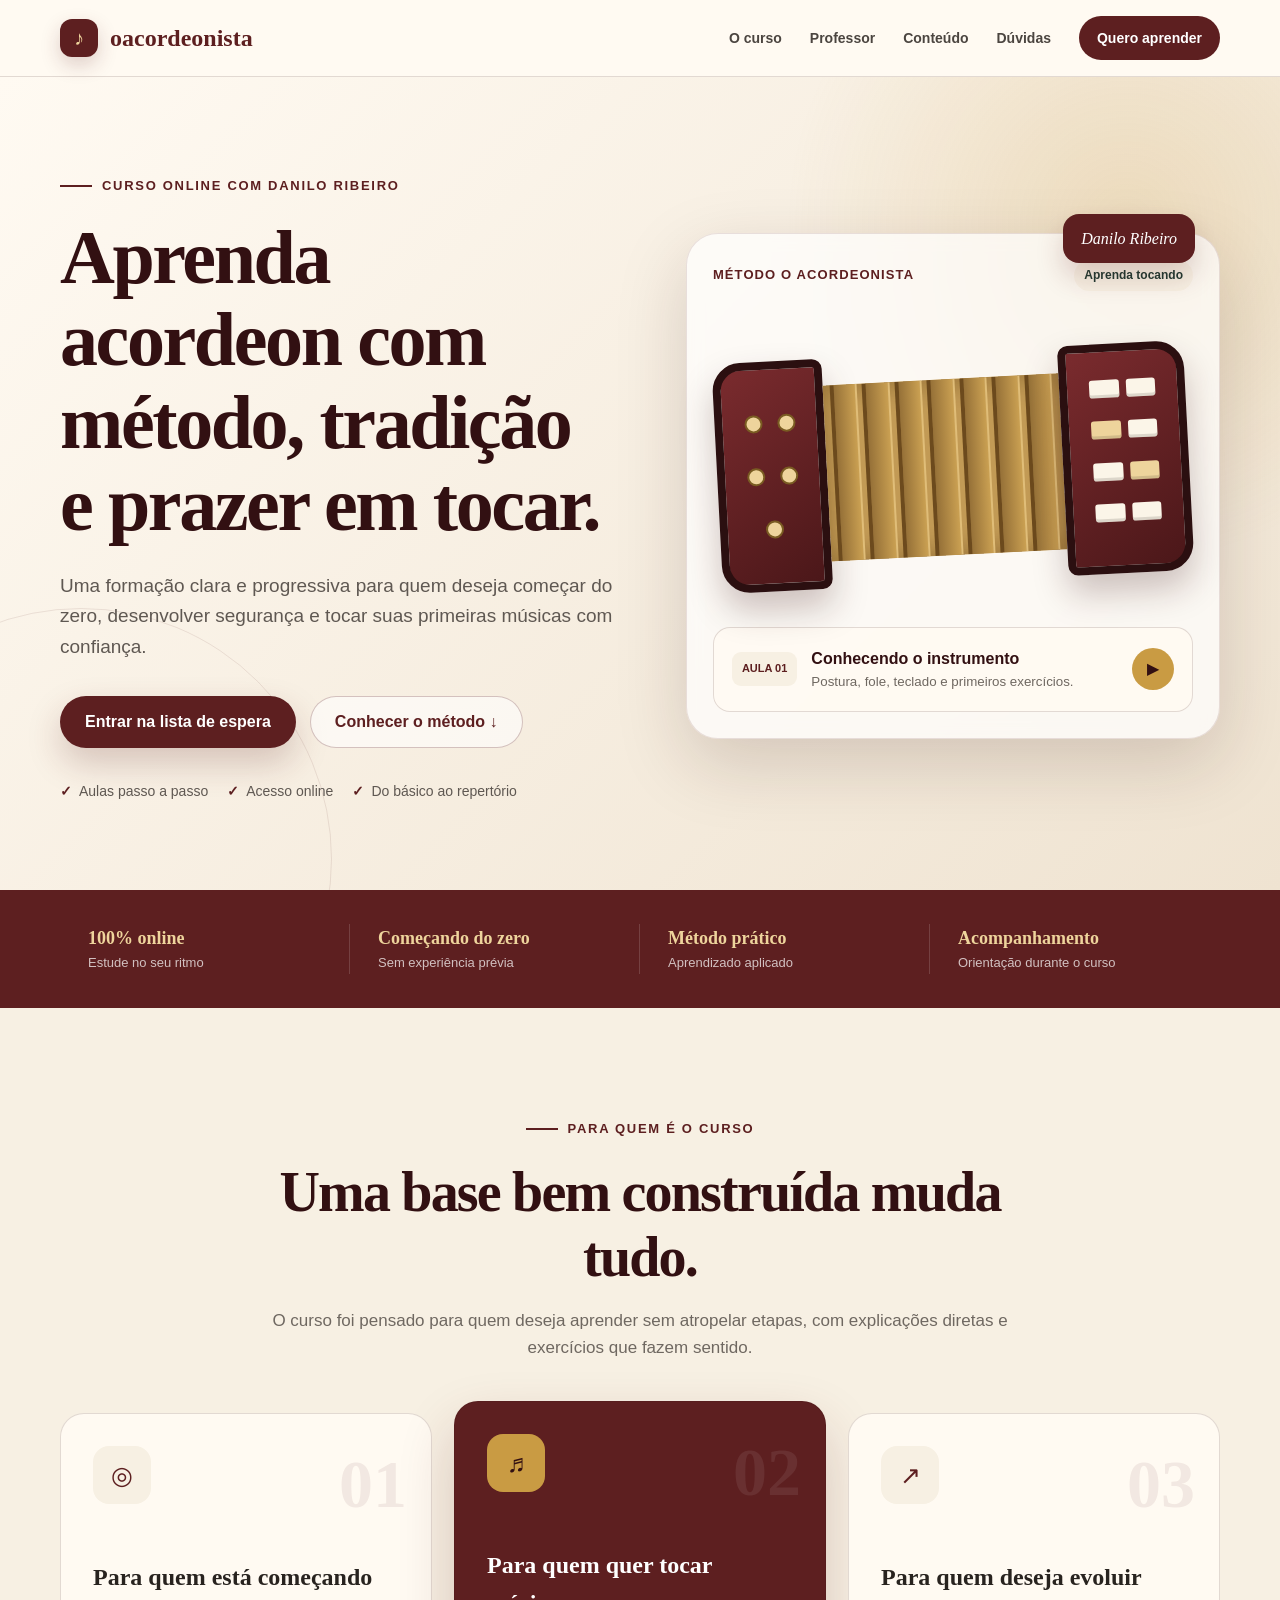
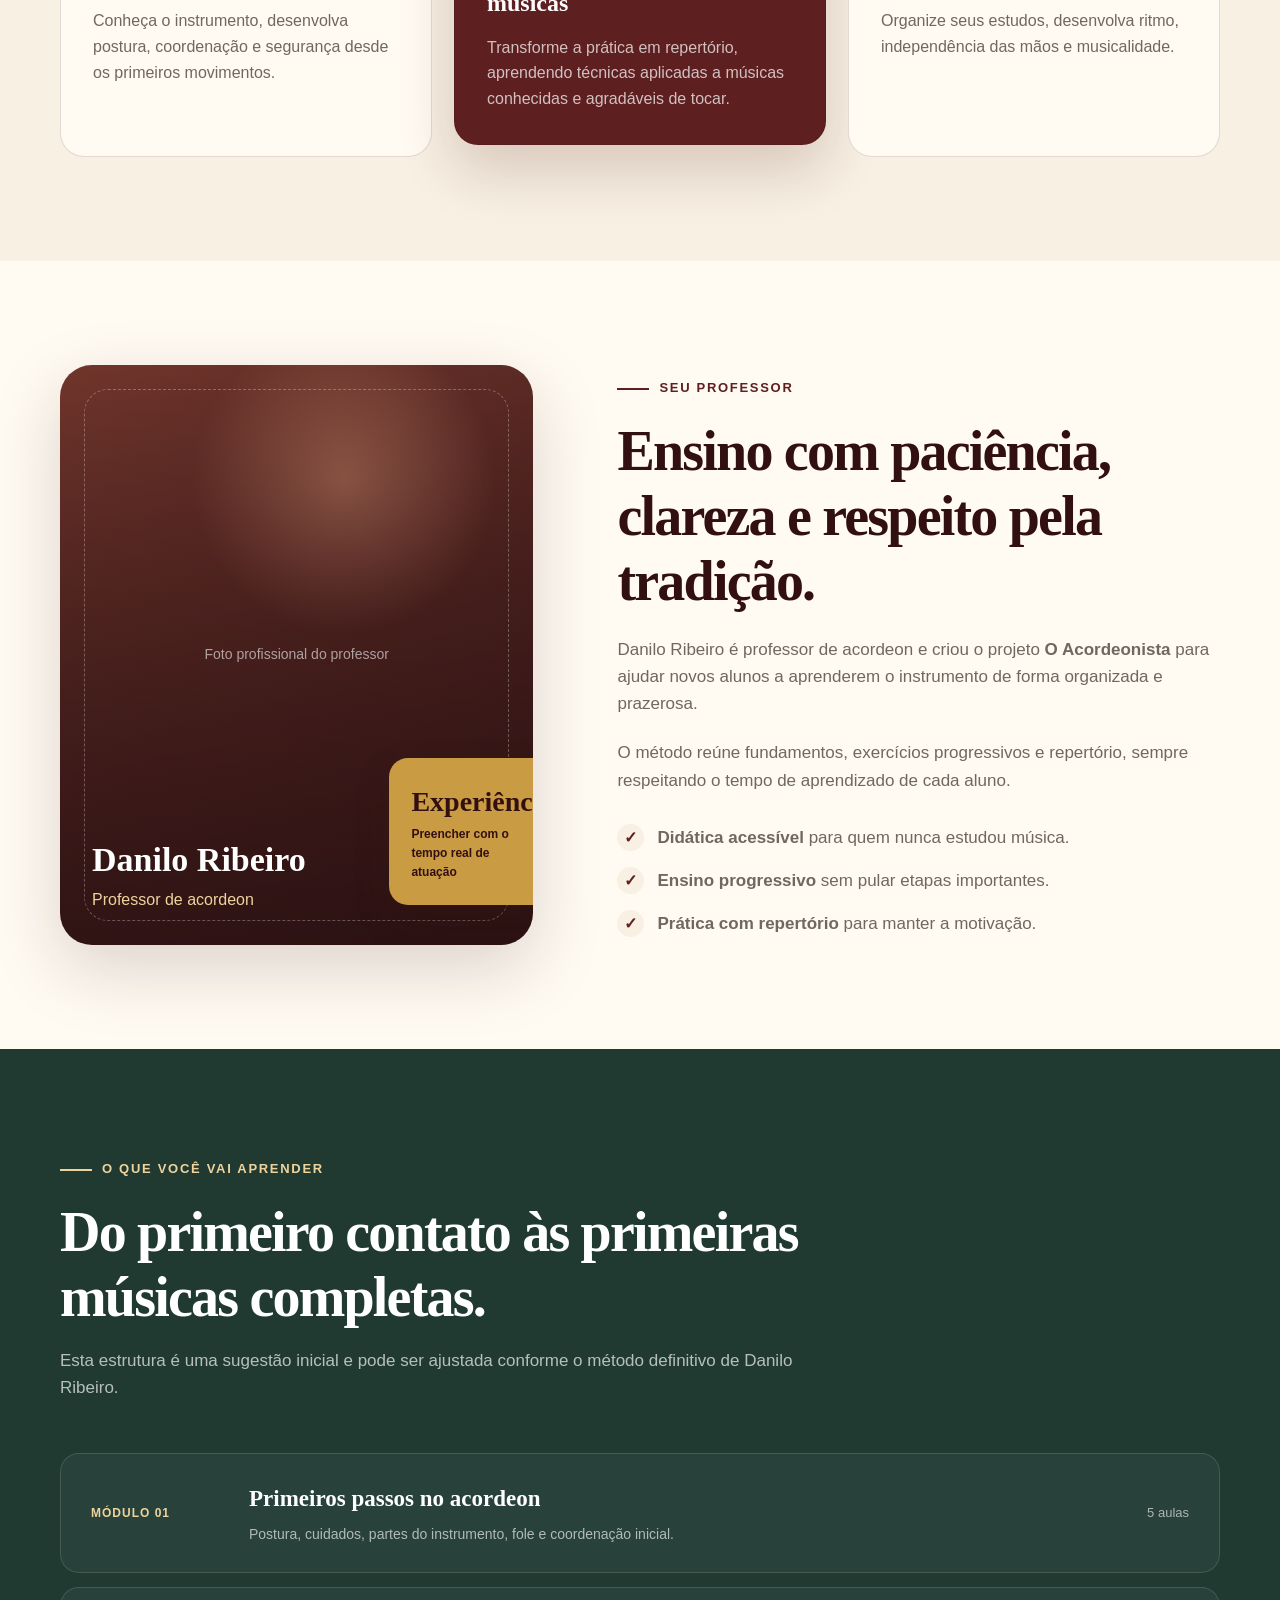
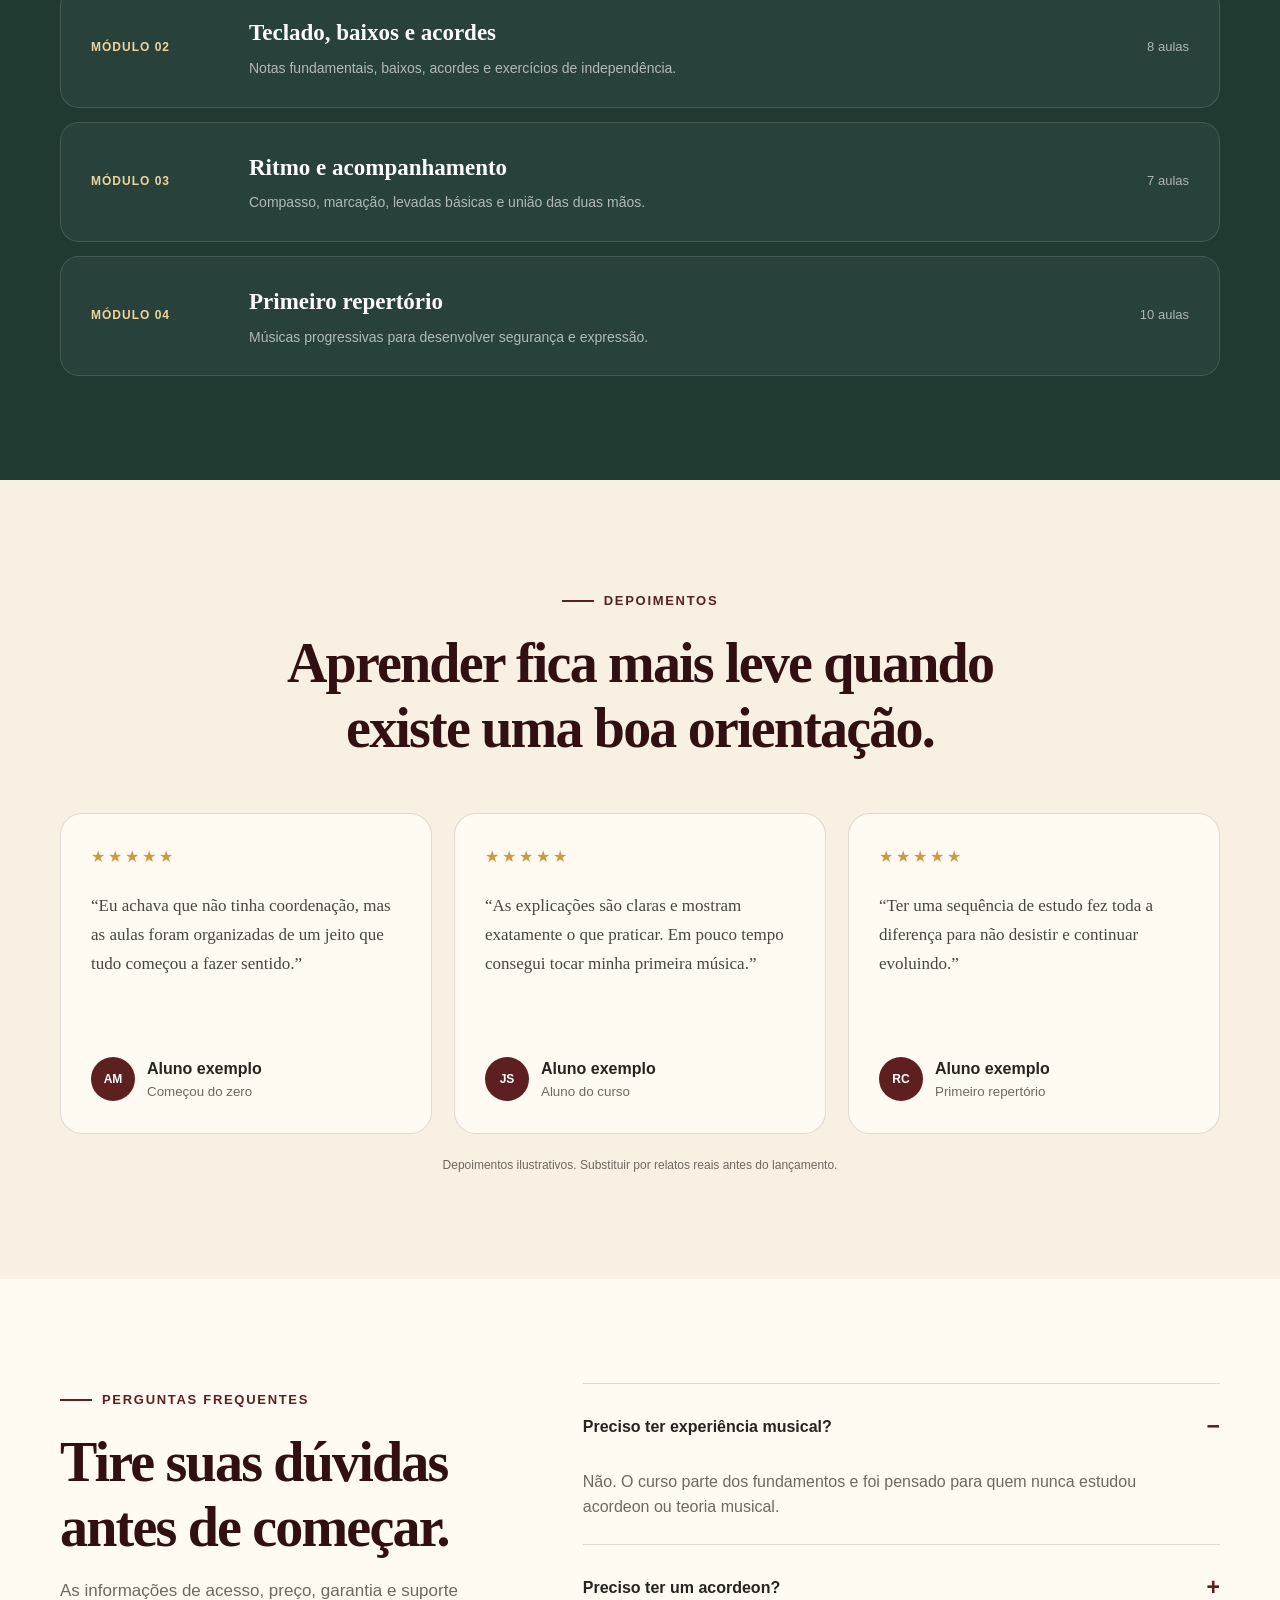
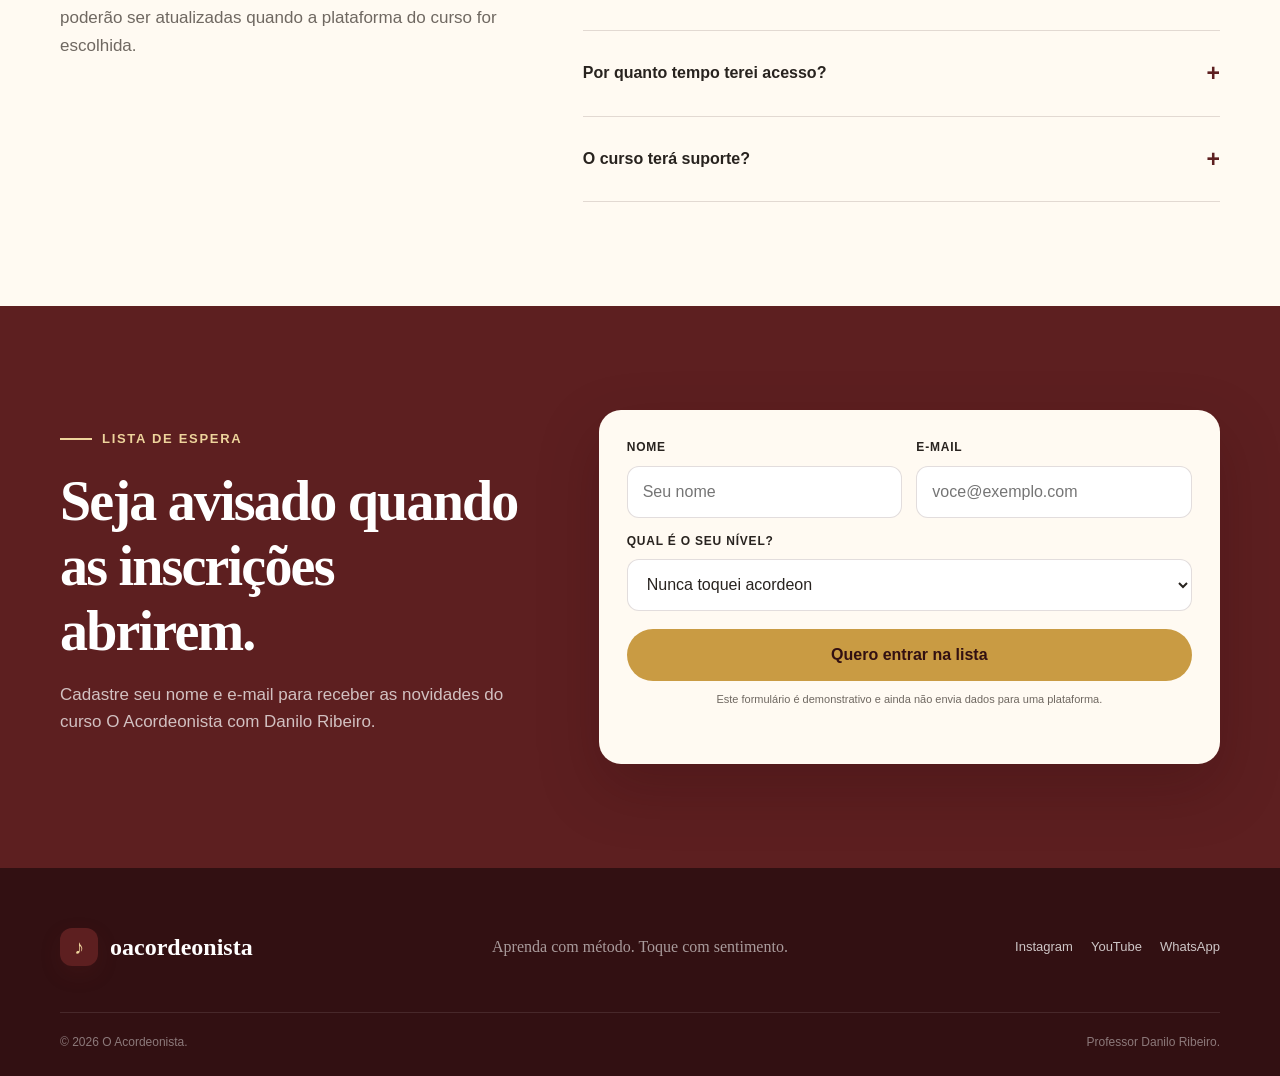
==== test-proj/index.html @ 356d341b "test oacordeonista" ====
<!DOCTYPE html>
<html lang="pt-BR">
<head>
  <meta charset="UTF-8" />
  <meta name="viewport" content="width=device-width, initial-scale=1.0" />
  <meta name="description" content="Aprenda acordeon com o professor Danilo Ribeiro. Curso online para iniciantes, com método prático e progressivo." />
  <title>O Acordeonista | Danilo Ribeiro</title>

  <style>
    :root {
      --vinho: #5d1f20;
      --vinho-escuro: #321012;
      --dourado: #c99b43;
      --dourado-claro: #eed49c;
      --creme: #f7f0e3;
      --papel: #fffaf2;
      --verde: #203a32;
      --texto: #28231f;
      --cinza: #6f6861;
      --linha: rgba(50, 16, 18, 0.14);
      --sombra: 0 24px 70px rgba(54, 26, 19, 0.17);
      --raio: 24px;
      --largura: 1160px;
    }

    * {
      box-sizing: border-box;
    }

    html {
      scroll-behavior: smooth;
    }

    body {
      margin: 0;
      background: var(--papel);
      color: var(--texto);
      font-family: Arial, Helvetica, sans-serif;
      line-height: 1.6;
    }

    a {
      color: inherit;
      text-decoration: none;
    }

    button,
    input,
    select {
      font: inherit;
    }

    .container {
      width: min(var(--largura), calc(100% - 36px));
      margin: 0 auto;
    }

    .topbar {
      position: sticky;
      top: 0;
      z-index: 30;
      background: rgba(255, 250, 242, 0.94);
      border-bottom: 1px solid var(--linha);
      backdrop-filter: blur(12px);
    }

    .nav {
      min-height: 76px;
      display: flex;
      align-items: center;
      justify-content: space-between;
      gap: 24px;
    }

    .logo {
      display: inline-flex;
      align-items: center;
      gap: 12px;
      color: var(--vinho);
      font-family: Georgia, "Times New Roman", serif;
      font-size: 24px;
      font-weight: 700;
    }

    .logo-symbol {
      width: 38px;
      height: 38px;
      display: grid;
      place-items: center;
      border-radius: 12px;
      background: var(--vinho);
      color: var(--dourado-claro);
      box-shadow: 0 8px 20px rgba(93, 31, 32, 0.2);
      font-size: 20px;
    }

    .menu {
      display: flex;
      align-items: center;
      gap: 28px;
      font-size: 14px;
      font-weight: 700;
    }

    .menu a {
      color: #4b4540;
    }

    .menu a:hover {
      color: var(--vinho);
    }

    .menu .menu-button {
      padding: 11px 18px;
      border-radius: 999px;
      background: var(--vinho);
      color: white;
    }

    .menu-toggle {
      display: none;
      width: 44px;
      height: 44px;
      border: 0;
      background: transparent;
      cursor: pointer;
    }

    .menu-toggle span {
      display: block;
      width: 23px;
      height: 2px;
      margin: 5px auto;
      background: var(--vinho);
    }

    .hero {
      position: relative;
      overflow: hidden;
      padding: 92px 0 88px;
      background:
        radial-gradient(circle at 88% 18%, rgba(201, 155, 67, 0.22), transparent 26%),
        linear-gradient(135deg, #fffaf2 0%, #efe3d1 100%);
    }

    .hero::before {
      content: "";
      position: absolute;
      left: -170px;
      bottom: -220px;
      width: 500px;
      height: 500px;
      border: 1px solid rgba(93, 31, 32, 0.1);
      border-radius: 50%;
    }

    .hero-grid {
      position: relative;
      z-index: 2;
      display: grid;
      grid-template-columns: 1.02fr 0.98fr;
      align-items: center;
      gap: 70px;
    }

    .kicker {
      display: inline-flex;
      align-items: center;
      gap: 10px;
      margin-bottom: 20px;
      color: var(--vinho);
      font-size: 13px;
      font-weight: 800;
      letter-spacing: 1.7px;
      text-transform: uppercase;
    }

    .kicker::before {
      content: "";
      width: 32px;
      height: 2px;
      background: currentColor;
    }

    h1,
    h2,
    h3 {
      font-family: Georgia, "Times New Roman", serif;
    }

    h1 {
      max-width: 690px;
      margin: 0;
      font-size: clamp(46px, 6vw, 76px);
      line-height: 1.08;
      letter-spacing: -2.4px;
      color: var(--vinho-escuro);
    }

    .hero-text {
      max-width: 640px;
      margin: 26px 0 0;
      color: #5f5852;
      font-size: 19px;
    }

    .hero-actions {
      display: flex;
      flex-wrap: wrap;
      gap: 14px;
      margin-top: 34px;
    }

    .btn {
      min-height: 52px;
      display: inline-flex;
      align-items: center;
      justify-content: center;
      gap: 10px;
      padding: 0 24px;
      border: 1px solid transparent;
      border-radius: 999px;
      font-weight: 800;
      transition: 0.2s ease;
      cursor: pointer;
    }

    .btn:hover {
      transform: translateY(-2px);
    }

    .btn-primary {
      background: var(--vinho);
      color: white;
      box-shadow: 0 15px 34px rgba(93, 31, 32, 0.22);
    }

    .btn-outline {
      border-color: rgba(93, 31, 32, 0.25);
      background: rgba(255, 255, 255, 0.58);
      color: var(--vinho);
    }

    .hero-points {
      display: flex;
      flex-wrap: wrap;
      gap: 19px;
      margin-top: 32px;
      color: #5f5852;
      font-size: 14px;
    }

    .hero-points span::before {
      content: "✓";
      margin-right: 7px;
      color: var(--vinho);
      font-weight: 900;
    }

    .hero-card {
      position: relative;
      padding: 26px;
      border: 1px solid rgba(93, 31, 32, 0.13);
      border-radius: 32px;
      background: rgba(255, 255, 255, 0.7);
      box-shadow: var(--sombra);
      backdrop-filter: blur(8px);
    }

    .hero-card-top {
      display: flex;
      align-items: center;
      justify-content: space-between;
      gap: 16px;
      margin-bottom: 16px;
    }

    .hero-card-top strong {
      color: var(--vinho);
      font-size: 13px;
      letter-spacing: 1.1px;
      text-transform: uppercase;
    }

    .hero-card-top span {
      padding: 6px 10px;
      border-radius: 999px;
      background: var(--creme);
      color: var(--verde);
      font-size: 12px;
      font-weight: 700;
    }

    .accordion-wrap {
      display: grid;
      grid-template-columns: 110px 1fr 126px;
      align-items: center;
      min-height: 320px;
      padding: 28px 4px;
      transform: rotate(-3deg);
    }

    .acc-side {
      height: 230px;
      border: 8px solid #2b0f10;
      background: linear-gradient(145deg, #7a2b2e, #4b1719);
      box-shadow: 0 18px 34px rgba(58, 18, 18, 0.25);
    }

    .acc-left {
      display: grid;
      grid-template-columns: repeat(2, 1fr);
      place-items: center;
      gap: 12px;
      padding: 34px 20px;
      border-radius: 28px 10px 10px 28px;
    }

    .acc-left i {
      width: 14px;
      height: 14px;
      border-radius: 50%;
      background: var(--dourado-claro);
      box-shadow: 0 0 0 2px #795b22;
    }

    .acc-left i:last-child {
      grid-column: span 2;
    }

    .bellows {
      height: 176px;
      display: flex;
      gap: 5px;
      padding: 0 7px;
      overflow: hidden;
      background: #c29a55;
      box-shadow: inset 0 12px 18px rgba(73, 45, 6, 0.2),
                  inset 0 -12px 18px rgba(73, 45, 6, 0.2);
    }

    .bellows i {
      flex: 1;
      min-width: 10px;
      border-left: 4px solid #6c4a1d;
      border-right: 2px solid #e0bd78;
      background: linear-gradient(90deg, #967138, #caa052);
    }

    .acc-right {
      display: grid;
      grid-template-columns: repeat(2, 1fr);
      gap: 7px;
      padding: 28px 22px;
      border-radius: 10px 28px 28px 10px;
    }

    .acc-right i {
      height: 18px;
      border-radius: 3px;
      background: #fbf5e8;
      box-shadow: inset 0 -3px rgba(40, 35, 31, 0.15);
    }

    .acc-right i:nth-child(3n) {
      background: var(--dourado-claro);
    }

    .lesson-box {
      display: grid;
      grid-template-columns: auto 1fr auto;
      align-items: center;
      gap: 14px;
      padding: 18px;
      border: 1px solid var(--linha);
      border-radius: 17px;
      background: rgba(255, 250, 242, 0.92);
    }

    .lesson-number {
      padding: 8px 10px;
      border-radius: 9px;
      background: var(--creme);
      color: var(--vinho);
      font-size: 11px;
      font-weight: 800;
      text-transform: uppercase;
    }

    .lesson-box strong {
      display: block;
      color: var(--vinho-escuro);
    }

    .lesson-box small {
      display: block;
      color: var(--cinza);
    }

    .play {
      width: 42px;
      height: 42px;
      display: grid;
      place-items: center;
      border: 0;
      border-radius: 50%;
      background: var(--dourado);
      color: var(--vinho-escuro);
      cursor: pointer;
    }

    .signature {
      position: absolute;
      right: 24px;
      top: -20px;
      padding: 12px 18px;
      border-radius: 16px;
      background: var(--vinho);
      color: white;
      box-shadow: 0 14px 28px rgba(93, 31, 32, 0.2);
      font-family: Georgia, "Times New Roman", serif;
      font-style: italic;
    }

    .strip {
      background: var(--vinho);
      color: white;
    }

    .strip-grid {
      min-height: 118px;
      display: grid;
      grid-template-columns: repeat(4, 1fr);
      align-items: center;
    }

    .strip-item {
      padding: 0 28px;
      border-right: 1px solid rgba(255, 255, 255, 0.15);
    }

    .strip-item:last-child {
      border-right: 0;
    }

    .strip-item strong,
    .strip-item span {
      display: block;
    }

    .strip-item strong {
      color: var(--dourado-claro);
      font-family: Georgia, "Times New Roman", serif;
      font-size: 18px;
    }

    .strip-item span {
      color: rgba(255, 255, 255, 0.72);
      font-size: 13px;
    }

    section {
      padding: 104px 0;
    }

    .section-light {
      background: var(--creme);
    }

    .section-title {
      max-width: 760px;
      margin-bottom: 52px;
    }

    .section-title.center {
      margin-right: auto;
      margin-left: auto;
      text-align: center;
    }

    .section-title.center .kicker {
      justify-content: center;
    }

    h2 {
      margin: 0;
      color: var(--vinho-escuro);
      font-size: clamp(36px, 4.4vw, 56px);
      line-height: 1.16;
      letter-spacing: -1.8px;
    }

    .section-title p,
    .teacher-copy p,
    .faq-copy p,
    .cta-copy p {
      color: var(--cinza);
      font-size: 17px;
    }

    .cards {
      display: grid;
      grid-template-columns: repeat(3, 1fr);
      gap: 22px;
    }

    .card {
      position: relative;
      min-height: 330px;
      padding: 32px;
      overflow: hidden;
      border: 1px solid var(--linha);
      border-radius: var(--raio);
      background: var(--papel);
    }

    .card.highlight {
      background: var(--vinho);
      color: white;
      box-shadow: 0 25px 56px rgba(93, 31, 32, 0.2);
      transform: translateY(-12px);
    }

    .card-number {
      position: absolute;
      right: 24px;
      top: 16px;
      color: rgba(93, 31, 32, 0.08);
      font-family: Georgia, "Times New Roman", serif;
      font-size: 68px;
      font-weight: 700;
    }

    .highlight .card-number {
      color: rgba(255, 255, 255, 0.08);
    }

    .card-icon {
      width: 58px;
      height: 58px;
      display: grid;
      place-items: center;
      margin-bottom: 54px;
      border-radius: 16px;
      background: var(--creme);
      color: var(--vinho);
      font-size: 25px;
    }

    .highlight .card-icon {
      background: var(--dourado);
      color: var(--vinho-escuro);
    }

    .card h3 {
      margin: 0 0 12px;
      font-size: 24px;
    }

    .card p {
      margin: 0;
      color: var(--cinza);
    }

    .highlight p {
      color: rgba(255, 255, 255, 0.72);
    }

    .teacher {
      display: grid;
      grid-template-columns: 0.88fr 1.12fr;
      gap: 84px;
      align-items: center;
    }

    .teacher-photo {
      position: relative;
      min-height: 580px;
      display: flex;
      align-items: flex-end;
      padding: 32px;
      overflow: hidden;
      border-radius: 32px;
      background:
        linear-gradient(rgba(40, 16, 17, 0.17), rgba(40, 16, 17, 0.82)),
        radial-gradient(circle at 60% 20%, #b06d58, transparent 28%),
        linear-gradient(145deg, #7f3d31, #3c1819);
      box-shadow: var(--sombra);
      color: white;
    }

    .teacher-photo::before {
      content: "Foto profissional do professor";
      position: absolute;
      inset: 24px;
      display: grid;
      place-items: center;
      border: 1px dashed rgba(255, 255, 255, 0.28);
      border-radius: 24px;
      color: rgba(255, 255, 255, 0.58);
      font-size: 14px;
    }

    .teacher-photo-content {
      position: relative;
      z-index: 2;
    }

    .teacher-photo-content strong {
      display: block;
      font-family: Georgia, "Times New Roman", serif;
      font-size: 34px;
    }

    .teacher-photo-content span {
      color: var(--dourado-claro);
    }

    .teacher-badge {
      position: absolute;
      right: -26px;
      bottom: 40px;
      z-index: 3;
      width: 170px;
      padding: 22px;
      border-radius: 19px;
      background: var(--dourado);
      color: var(--vinho-escuro);
      box-shadow: 0 16px 36px rgba(55, 24, 17, 0.2);
    }

    .teacher-badge strong,
    .teacher-badge span {
      display: block;
    }

    .teacher-badge strong {
      font-family: Georgia, "Times New Roman", serif;
      font-size: 28px;
    }

    .teacher-badge span {
      font-size: 12px;
      font-weight: 700;
    }

    .teacher-copy p {
      margin: 22px 0 0;
    }

    .teacher-list {
      display: grid;
      gap: 16px;
      margin-top: 30px;
    }

    .teacher-list div {
      display: flex;
      gap: 13px;
      align-items: flex-start;
    }

    .teacher-list span {
      width: 27px;
      height: 27px;
      flex: 0 0 27px;
      display: grid;
      place-items: center;
      border-radius: 50%;
      background: var(--creme);
      color: var(--vinho);
      font-weight: 900;
    }

    .teacher-list p {
      margin: 0;
    }

    .modules-section {
      background: var(--verde);
      color: white;
    }

    .modules-section h2 {
      color: white;
    }

    .modules-section .kicker {
      color: var(--dourado-claro);
    }

    .modules-section .section-title p {
      color: rgba(255, 255, 255, 0.68);
    }

    .modules {
      display: grid;
      gap: 14px;
    }

    .module {
      display: grid;
      grid-template-columns: 130px 1fr 90px;
      align-items: center;
      gap: 28px;
      padding: 27px 30px;
      border: 1px solid rgba(255, 255, 255, 0.13);
      border-radius: 19px;
      background: rgba(255, 255, 255, 0.04);
      transition: 0.2s ease;
    }

    .module:hover {
      transform: translateX(5px);
      background: rgba(255, 255, 255, 0.08);
    }

    .module-index {
      color: var(--dourado-claro);
      font-size: 12px;
      font-weight: 800;
      letter-spacing: 1px;
      text-transform: uppercase;
    }

    .module h3 {
      margin: 0 0 5px;
      font-size: 23px;
    }

    .module p {
      margin: 0;
      color: rgba(255, 255, 255, 0.64);
      font-size: 14px;
    }

    .module-count {
      color: rgba(255, 255, 255, 0.62);
      font-size: 13px;
      text-align: right;
    }

    .testimonials {
      display: grid;
      grid-template-columns: repeat(3, 1fr);
      gap: 22px;
    }

    .testimonial {
      padding: 30px;
      border: 1px solid var(--linha);
      border-radius: 22px;
      background: var(--papel);
    }

    .stars {
      color: var(--dourado);
      letter-spacing: 3px;
    }

    blockquote {
      min-height: 142px;
      margin: 22px 0 0;
      color: #4b4540;
      font-family: Georgia, "Times New Roman", serif;
      font-size: 17px;
      line-height: 1.7;
    }

    .student {
      display: flex;
      align-items: center;
      gap: 12px;
      margin-top: 22px;
    }

    .avatar {
      width: 44px;
      height: 44px;
      display: grid;
      place-items: center;
      border-radius: 50%;
      background: var(--vinho);
      color: white;
      font-size: 12px;
      font-weight: 800;
    }

    .student strong,
    .student small {
      display: block;
    }

    .student small {
      color: var(--cinza);
    }

    .note {
      margin: 22px 0 0;
      color: var(--cinza);
      font-size: 12px;
      text-align: center;
    }

    .faq {
      display: grid;
      grid-template-columns: 0.82fr 1.18fr;
      gap: 80px;
      align-items: start;
    }

    .faq-list {
      border-top: 1px solid var(--linha);
    }

    .faq-item {
      border-bottom: 1px solid var(--linha);
    }

    .faq-question {
      width: 100%;
      display: flex;
      align-items: center;
      justify-content: space-between;
      gap: 24px;
      padding: 24px 0;
      border: 0;
      background: transparent;
      color: var(--texto);
      font-weight: 800;
      text-align: left;
      cursor: pointer;
    }

    .faq-question span {
      color: var(--vinho);
      font-size: 23px;
    }

    .faq-answer {
      max-height: 0;
      overflow: hidden;
      transition: max-height 0.3s ease;
    }

    .faq-answer.open {
      max-height: 180px;
    }

    .faq-answer p {
      margin: 0;
      padding: 0 54px 24px 0;
      color: var(--cinza);
    }

    .cta-section {
      background: var(--vinho);
      color: white;
    }

    .cta {
      display: grid;
      grid-template-columns: 0.86fr 1.14fr;
      gap: 70px;
      align-items: center;
    }

    .cta h2 {
      color: white;
    }

    .cta .kicker {
      color: var(--dourado-claro);
    }

    .cta-copy p {
      color: rgba(255, 255, 255, 0.72);
    }

    .form {
      padding: 28px;
      border-radius: 22px;
      background: var(--papel);
      color: var(--texto);
      box-shadow: 0 24px 60px rgba(44, 8, 10, 0.25);
    }

    .form-grid {
      display: grid;
      grid-template-columns: 1fr 1fr;
      gap: 14px;
    }

    label {
      display: block;
    }

    label span {
      display: block;
      margin-bottom: 8px;
      font-size: 12px;
      font-weight: 800;
      letter-spacing: 0.8px;
      text-transform: uppercase;
    }

    input,
    select {
      width: 100%;
      height: 52px;
      padding: 0 15px;
      border: 1px solid var(--linha);
      border-radius: 12px;
      outline: none;
      background: white;
      color: var(--texto);
    }

    input:focus,
    select:focus {
      border-color: var(--dourado);
      box-shadow: 0 0 0 3px rgba(201, 155, 67, 0.14);
    }

    .full {
      margin-top: 14px;
    }

    .form .btn {
      width: 100%;
      margin-top: 18px;
      border: 0;
      background: var(--dourado);
      color: var(--vinho-escuro);
    }

    .privacy {
      margin: 10px 0 0;
      color: var(--cinza);
      font-size: 11px;
      text-align: center;
    }

    .form-message {
      min-height: 20px;
      margin: 8px 0 0;
      color: var(--verde);
      font-size: 13px;
      font-weight: 700;
      text-align: center;
    }

    footer {
      padding: 50px 0 24px;
      background: var(--vinho-escuro);
      color: white;
    }

    .footer-main {
      display: grid;
      grid-template-columns: 1fr auto 1fr;
      align-items: center;
      gap: 24px;
    }

    .footer-main p {
      color: rgba(255, 255, 255, 0.58);
      font-family: Georgia, "Times New Roman", serif;
      text-align: center;
    }

    .social {
      display: flex;
      justify-content: flex-end;
      gap: 18px;
      color: rgba(255, 255, 255, 0.76);
      font-size: 13px;
    }

    .footer-bottom {
      display: flex;
      justify-content: space-between;
      gap: 20px;
      margin-top: 36px;
      padding-top: 20px;
      border-top: 1px solid rgba(255, 255, 255, 0.1);
      color: rgba(255, 255, 255, 0.44);
      font-size: 12px;
    }

    @media (max-width: 980px) {
      .menu-toggle {
        display: block;
      }

      .menu {
        position: fixed;
        inset: 76px 0 auto 0;
        display: none;
        flex-direction: column;
        align-items: stretch;
        gap: 0;
        padding: 20px;
        background: var(--papel);
        border-bottom: 1px solid var(--linha);
        box-shadow: 0 18px 35px rgba(40, 20, 15, 0.14);
      }

      .menu.open {
        display: flex;
      }

      .menu a {
        padding: 14px 4px;
      }

      .menu .menu-button {
        margin-top: 8px;
        text-align: center;
      }

      .hero-grid,
      .teacher,
      .faq,
      .cta {
        grid-template-columns: 1fr;
      }

      .hero-copy {
        text-align: center;
      }

      .hero-copy .kicker,
      .hero-actions,
      .hero-points {
        justify-content: center;
      }

      .hero-card {
        max-width: 690px;
        margin: 0 auto;
      }

      .strip-grid {
        grid-template-columns: repeat(2, 1fr);
        padding: 18px 0;
      }

      .strip-item {
        padding: 18px 24px;
      }

      .strip-item:nth-child(2) {
        border-right: 0;
      }

      .cards,
      .testimonials {
        grid-template-columns: 1fr;
      }

      .card.highlight {
        transform: none;
      }

      .teacher-photo {
        max-width: 690px;
      }

      .footer-main {
        grid-template-columns: 1fr;
        justify-items: center;
      }

      .social {
        justify-content: center;
      }
    }

    @media (max-width: 700px) {
      .container {
        width: min(var(--largura), calc(100% - 26px));
      }

      .hero {
        padding: 76px 0 64px;
      }

      section {
        padding: 76px 0;
      }

      h1 {
        font-size: 43px;
      }

      .hero-text {
        font-size: 17px;
      }

      .hero-actions {
        flex-direction: column;
      }

      .btn {
        width: 100%;
      }

      .hero-points {
        flex-direction: column;
        gap: 7px;
      }

      .hero-card {
        padding: 18px;
        border-radius: 24px;
      }

      .hero-card-top span {
        display: none;
      }

      .accordion-wrap {
        grid-template-columns: 76px 1fr 86px;
        min-height: 240px;
        padding: 20px 0;
      }

      .acc-side {
        height: 174px;
        border-width: 6px;
      }

      .acc-left {
        padding: 24px 12px;
      }

      .acc-left i {
        width: 10px;
        height: 10px;
      }

      .bellows {
        height: 132px;
        gap: 3px;
        padding: 0 4px;
      }

      .bellows i {
        min-width: 6px;
        border-left-width: 3px;
      }

      .acc-right {
        padding: 20px 12px;
        gap: 5px;
      }

      .acc-right i {
        height: 14px;
      }

      .lesson-box {
        grid-template-columns: 1fr auto;
      }

      .lesson-number {
        display: none;
      }

      .signature {
        right: 14px;
        font-size: 13px;
      }

      .strip-grid {
        grid-template-columns: 1fr;
      }

      .strip-item {
        border-right: 0;
        border-bottom: 1px solid rgba(255, 255, 255, 0.13);
        text-align: center;
      }

      .strip-item:last-child {
        border-bottom: 0;
      }

      .teacher-photo {
        min-height: 430px;
      }

      .teacher-badge {
        right: 14px;
        bottom: 14px;
      }

      .module {
        grid-template-columns: 1fr;
        gap: 9px;
        padding: 23px;
      }

      .module-count {
        text-align: left;
      }

      blockquote {
        min-height: auto;
      }

      .form-grid {
        grid-template-columns: 1fr;
      }

      .footer-bottom {
        flex-direction: column;
        align-items: center;
        text-align: center;
      }
    }
  </style>
</head>

<body>
  <header class="topbar">
    <div class="container nav">
      <a href="#inicio" class="logo">
        <span class="logo-symbol">♪</span>
        <span>oacordeonista</span>
      </a>

      <button class="menu-toggle" aria-label="Abrir menu" aria-expanded="false">
        <span></span><span></span><span></span>
      </button>

      <nav class="menu">
        <a href="#curso">O curso</a>
        <a href="#professor">Professor</a>
        <a href="#conteudo">Conteúdo</a>
        <a href="#duvidas">Dúvidas</a>
        <a href="#lista" class="menu-button">Quero aprender</a>
      </nav>
    </div>
  </header>

  <main id="inicio">
    <section class="hero">
      <div class="container hero-grid">
        <div class="hero-copy">
          <span class="kicker">Curso online com Danilo Ribeiro</span>
          <h1>Aprenda acordeon com método, tradição e prazer em tocar.</h1>
          <p class="hero-text">
            Uma formação clara e progressiva para quem deseja começar do zero,
            desenvolver segurança e tocar suas primeiras músicas com confiança.
          </p>

          <div class="hero-actions">
            <a href="#lista" class="btn btn-primary">Entrar na lista de espera</a>
            <a href="#curso" class="btn btn-outline">Conhecer o método ↓</a>
          </div>

          <div class="hero-points">
            <span>Aulas passo a passo</span>
            <span>Acesso online</span>
            <span>Do básico ao repertório</span>
          </div>
        </div>

        <div class="hero-card">
          <span class="signature">Danilo Ribeiro</span>

          <div class="hero-card-top">
            <strong>Método O Acordeonista</strong>
            <span>Aprenda tocando</span>
          </div>

          <div class="accordion-wrap" aria-hidden="true">
            <div class="acc-side acc-left">
              <i></i><i></i><i></i><i></i><i></i>
            </div>

            <div class="bellows">
              <i></i><i></i><i></i><i></i><i></i><i></i><i></i>
            </div>

            <div class="acc-side acc-right">
              <i></i><i></i><i></i><i></i>
              <i></i><i></i><i></i><i></i>
            </div>
          </div>

          <div class="lesson-box">
            <span class="lesson-number">Aula 01</span>
            <div>
              <strong>Conhecendo o instrumento</strong>
              <small>Postura, fole, teclado e primeiros exercícios.</small>
            </div>
            <button class="play" aria-label="Assistir prévia">▶</button>
          </div>
        </div>
      </div>
    </section>

    <div class="strip">
      <div class="container strip-grid">
        <div class="strip-item">
          <strong>100% online</strong>
          <span>Estude no seu ritmo</span>
        </div>
        <div class="strip-item">
          <strong>Começando do zero</strong>
          <span>Sem experiência prévia</span>
        </div>
        <div class="strip-item">
          <strong>Método prático</strong>
          <span>Aprendizado aplicado</span>
        </div>
        <div class="strip-item">
          <strong>Acompanhamento</strong>
          <span>Orientação durante o curso</span>
        </div>
      </div>
    </div>

    <section id="curso" class="section-light">
      <div class="container">
        <div class="section-title center">
          <span class="kicker">Para quem é o curso</span>
          <h2>Uma base bem construída muda tudo.</h2>
          <p>
            O curso foi pensado para quem deseja aprender sem atropelar etapas,
            com explicações diretas e exercícios que fazem sentido.
          </p>
        </div>

        <div class="cards">
          <article class="card">
            <span class="card-number">01</span>
            <div class="card-icon">◎</div>
            <h3>Para quem está começando</h3>
            <p>
              Conheça o instrumento, desenvolva postura, coordenação e segurança
              desde os primeiros movimentos.
            </p>
          </article>

          <article class="card highlight">
            <span class="card-number">02</span>
            <div class="card-icon">♬</div>
            <h3>Para quem quer tocar músicas</h3>
            <p>
              Transforme a prática em repertório, aprendendo técnicas aplicadas a
              músicas conhecidas e agradáveis de tocar.
            </p>
          </article>

          <article class="card">
            <span class="card-number">03</span>
            <div class="card-icon">↗</div>
            <h3>Para quem deseja evoluir</h3>
            <p>
              Organize seus estudos, desenvolva ritmo, independência das mãos e
              musicalidade.
            </p>
          </article>
        </div>
      </div>
    </section>

    <section id="professor">
      <div class="container teacher">
        <div class="teacher-photo">
          <div class="teacher-photo-content">
            <strong>Danilo Ribeiro</strong>
            <span>Professor de acordeon</span>
          </div>

          <div class="teacher-badge">
            <strong>Experiência</strong>
            <span>Preencher com o tempo real de atuação</span>
          </div>
        </div>

        <div class="teacher-copy">
          <span class="kicker">Seu professor</span>
          <h2>Ensino com paciência, clareza e respeito pela tradição.</h2>

          <p>
            Danilo Ribeiro é professor de acordeon e criou o projeto
            <strong>O Acordeonista</strong> para ajudar novos alunos a aprenderem
            o instrumento de forma organizada e prazerosa.
          </p>

          <p>
            O método reúne fundamentos, exercícios progressivos e repertório,
            sempre respeitando o tempo de aprendizado de cada aluno.
          </p>

          <div class="teacher-list">
            <div>
              <span>✓</span>
              <p><strong>Didática acessível</strong> para quem nunca estudou música.</p>
            </div>
            <div>
              <span>✓</span>
              <p><strong>Ensino progressivo</strong> sem pular etapas importantes.</p>
            </div>
            <div>
              <span>✓</span>
              <p><strong>Prática com repertório</strong> para manter a motivação.</p>
            </div>
          </div>
        </div>
      </div>
    </section>

    <section id="conteudo" class="modules-section">
      <div class="container">
        <div class="section-title">
          <span class="kicker">O que você vai aprender</span>
          <h2>Do primeiro contato às primeiras músicas completas.</h2>
          <p>
            Esta estrutura é uma sugestão inicial e pode ser ajustada conforme o
            método definitivo de Danilo Ribeiro.
          </p>
        </div>

        <div class="modules">
          <article class="module">
            <span class="module-index">Módulo 01</span>
            <div>
              <h3>Primeiros passos no acordeon</h3>
              <p>Postura, cuidados, partes do instrumento, fole e coordenação inicial.</p>
            </div>
            <span class="module-count">5 aulas</span>
          </article>

          <article class="module">
            <span class="module-index">Módulo 02</span>
            <div>
              <h3>Teclado, baixos e acordes</h3>
              <p>Notas fundamentais, baixos, acordes e exercícios de independência.</p>
            </div>
            <span class="module-count">8 aulas</span>
          </article>

          <article class="module">
            <span class="module-index">Módulo 03</span>
            <div>
              <h3>Ritmo e acompanhamento</h3>
              <p>Compasso, marcação, levadas básicas e união das duas mãos.</p>
            </div>
            <span class="module-count">7 aulas</span>
          </article>

          <article class="module">
            <span class="module-index">Módulo 04</span>
            <div>
              <h3>Primeiro repertório</h3>
              <p>Músicas progressivas para desenvolver segurança e expressão.</p>
            </div>
            <span class="module-count">10 aulas</span>
          </article>
        </div>
      </div>
    </section>

    <section class="section-light">
      <div class="container">
        <div class="section-title center">
          <span class="kicker">Depoimentos</span>
          <h2>Aprender fica mais leve quando existe uma boa orientação.</h2>
        </div>

        <div class="testimonials">
          <article class="testimonial">
            <div class="stars">★★★★★</div>
            <blockquote>
              “Eu achava que não tinha coordenação, mas as aulas foram organizadas
              de um jeito que tudo começou a fazer sentido.”
            </blockquote>
            <div class="student">
              <span class="avatar">AM</span>
              <div>
                <strong>Aluno exemplo</strong>
                <small>Começou do zero</small>
              </div>
            </div>
          </article>

          <article class="testimonial">
            <div class="stars">★★★★★</div>
            <blockquote>
              “As explicações são claras e mostram exatamente o que praticar.
              Em pouco tempo consegui tocar minha primeira música.”
            </blockquote>
            <div class="student">
              <span class="avatar">JS</span>
              <div>
                <strong>Aluno exemplo</strong>
                <small>Aluno do curso</small>
              </div>
            </div>
          </article>

          <article class="testimonial">
            <div class="stars">★★★★★</div>
            <blockquote>
              “Ter uma sequência de estudo fez toda a diferença para não desistir
              e continuar evoluindo.”
            </blockquote>
            <div class="student">
              <span class="avatar">RC</span>
              <div>
                <strong>Aluno exemplo</strong>
                <small>Primeiro repertório</small>
              </div>
            </div>
          </article>
        </div>

        <p class="note">Depoimentos ilustrativos. Substituir por relatos reais antes do lançamento.</p>
      </div>
    </section>

    <section id="duvidas">
      <div class="container faq">
        <div class="faq-copy">
          <span class="kicker">Perguntas frequentes</span>
          <h2>Tire suas dúvidas antes de começar.</h2>
          <p>
            As informações de acesso, preço, garantia e suporte poderão ser
            atualizadas quando a plataforma do curso for escolhida.
          </p>
        </div>

        <div class="faq-list">
          <article class="faq-item">
            <button class="faq-question" aria-expanded="true">
              Preciso ter experiência musical?
              <span>−</span>
            </button>
            <div class="faq-answer open">
              <p>
                Não. O curso parte dos fundamentos e foi pensado para quem nunca
                estudou acordeon ou teoria musical.
              </p>
            </div>
          </article>

          <article class="faq-item">
            <button class="faq-question" aria-expanded="false">
              Preciso ter um acordeon?
              <span>+</span>
            </button>
            <div class="faq-answer">
              <p>
                Para acompanhar a parte prática, sim. O professor poderá orientar
                sobre modelos adequados para iniciantes.
              </p>
            </div>
          </article>

          <article class="faq-item">
            <button class="faq-question" aria-expanded="false">
              Por quanto tempo terei acesso?
              <span>+</span>
            </button>
            <div class="faq-answer">
              <p>
                O prazo será definido conforme a plataforma escolhida e informado
                claramente antes da abertura das inscrições.
              </p>
            </div>
          </article>

          <article class="faq-item">
            <button class="faq-question" aria-expanded="false">
              O curso terá suporte?
              <span>+</span>
            </button>
            <div class="faq-answer">
              <p>
                A proposta inicial prevê um canal para dúvidas. O formato definitivo
                será anunciado junto com o lançamento.
              </p>
            </div>
          </article>
        </div>
      </div>
    </section>

    <section id="lista" class="cta-section">
      <div class="container cta">
        <div class="cta-copy">
          <span class="kicker">Lista de espera</span>
          <h2>Seja avisado quando as inscrições abrirem.</h2>
          <p>
            Cadastre seu nome e e-mail para receber as novidades do curso
            O Acordeonista com Danilo Ribeiro.
          </p>
        </div>

        <form class="form" id="leadForm">
          <div class="form-grid">
            <label>
              <span>Nome</span>
              <input type="text" name="nome" placeholder="Seu nome" required />
            </label>

            <label>
              <span>E-mail</span>
              <input type="email" name="email" placeholder="voce@exemplo.com" required />
            </label>
          </div>

          <label class="full">
            <span>Qual é o seu nível?</span>
            <select name="nivel">
              <option>Nunca toquei acordeon</option>
              <option>Sou iniciante</option>
              <option>Já toco algumas músicas</option>
            </select>
          </label>

          <button type="submit" class="btn">Quero entrar na lista</button>
          <p class="privacy">Este formulário é demonstrativo e ainda não envia dados para uma plataforma.</p>
          <p class="form-message" id="formMessage"></p>
        </form>
      </div>
    </section>
  </main>

  <footer>
    <div class="container footer-main">
      <a href="#inicio" class="logo" style="color:white;">
        <span class="logo-symbol">♪</span>
        <span>oacordeonista</span>
      </a>

      <p>Aprenda com método. Toque com sentimento.</p>

      <div class="social">
        <a href="#">Instagram</a>
        <a href="#">YouTube</a>
        <a href="#">WhatsApp</a>
      </div>
    </div>

    <div class="container footer-bottom">
      <span>© <span id="year"></span> O Acordeonista.</span>
      <span>Professor Danilo Ribeiro.</span>
    </div>
  </footer>

  <script>
    const toggle = document.querySelector(".menu-toggle");
    const menu = document.querySelector(".menu");

    toggle.addEventListener("click", () => {
      const aberta = menu.classList.toggle("open");
      toggle.setAttribute("aria-expanded", aberta);
    });

    document.querySelectorAll(".menu a").forEach(link => {
      link.addEventListener("click", () => {
        menu.classList.remove("open");
        toggle.setAttribute("aria-expanded", "false");
      });
    });

    document.querySelectorAll(".faq-question").forEach(button => {
      button.addEventListener("click", () => {
        const resposta = button.nextElementSibling;
        const aberta = resposta.classList.contains("open");

        document.querySelectorAll(".faq-question").forEach(item => {
          item.setAttribute("aria-expanded", "false");
          item.querySelector("span").textContent = "+";
          item.nextElementSibling.classList.remove("open");
        });

        if (!aberta) {
          button.setAttribute("aria-expanded", "true");
          button.querySelector("span").textContent = "−";
          resposta.classList.add("open");
        }
      });
    });

    document.getElementById("leadForm").addEventListener("submit", event => {
      event.preventDefault();
      document.getElementById("formMessage").textContent =
        "Cadastro demonstrativo realizado. A integração será feita quando a plataforma for escolhida.";
      event.target.reset();
    });

    document.getElementById("year").textContent = new Date().getFullYear();
  </script>
</body>
</html>
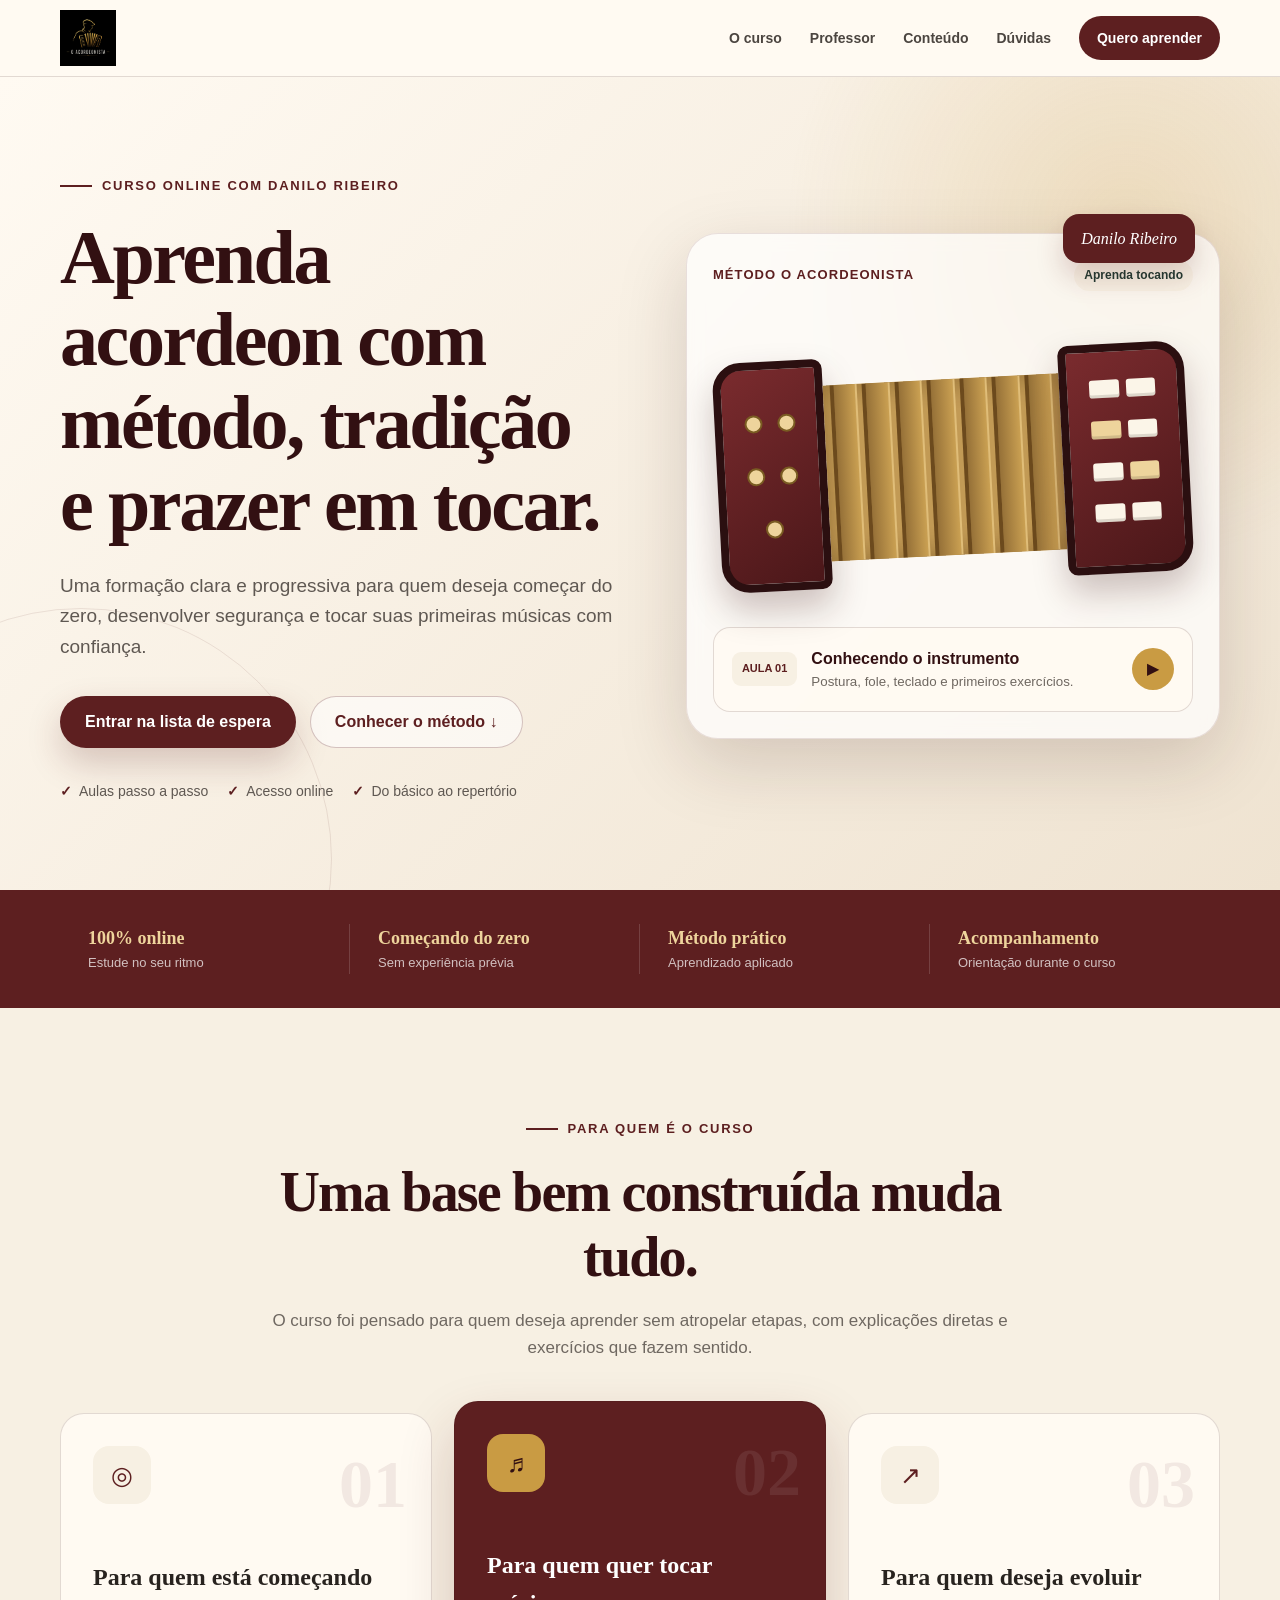
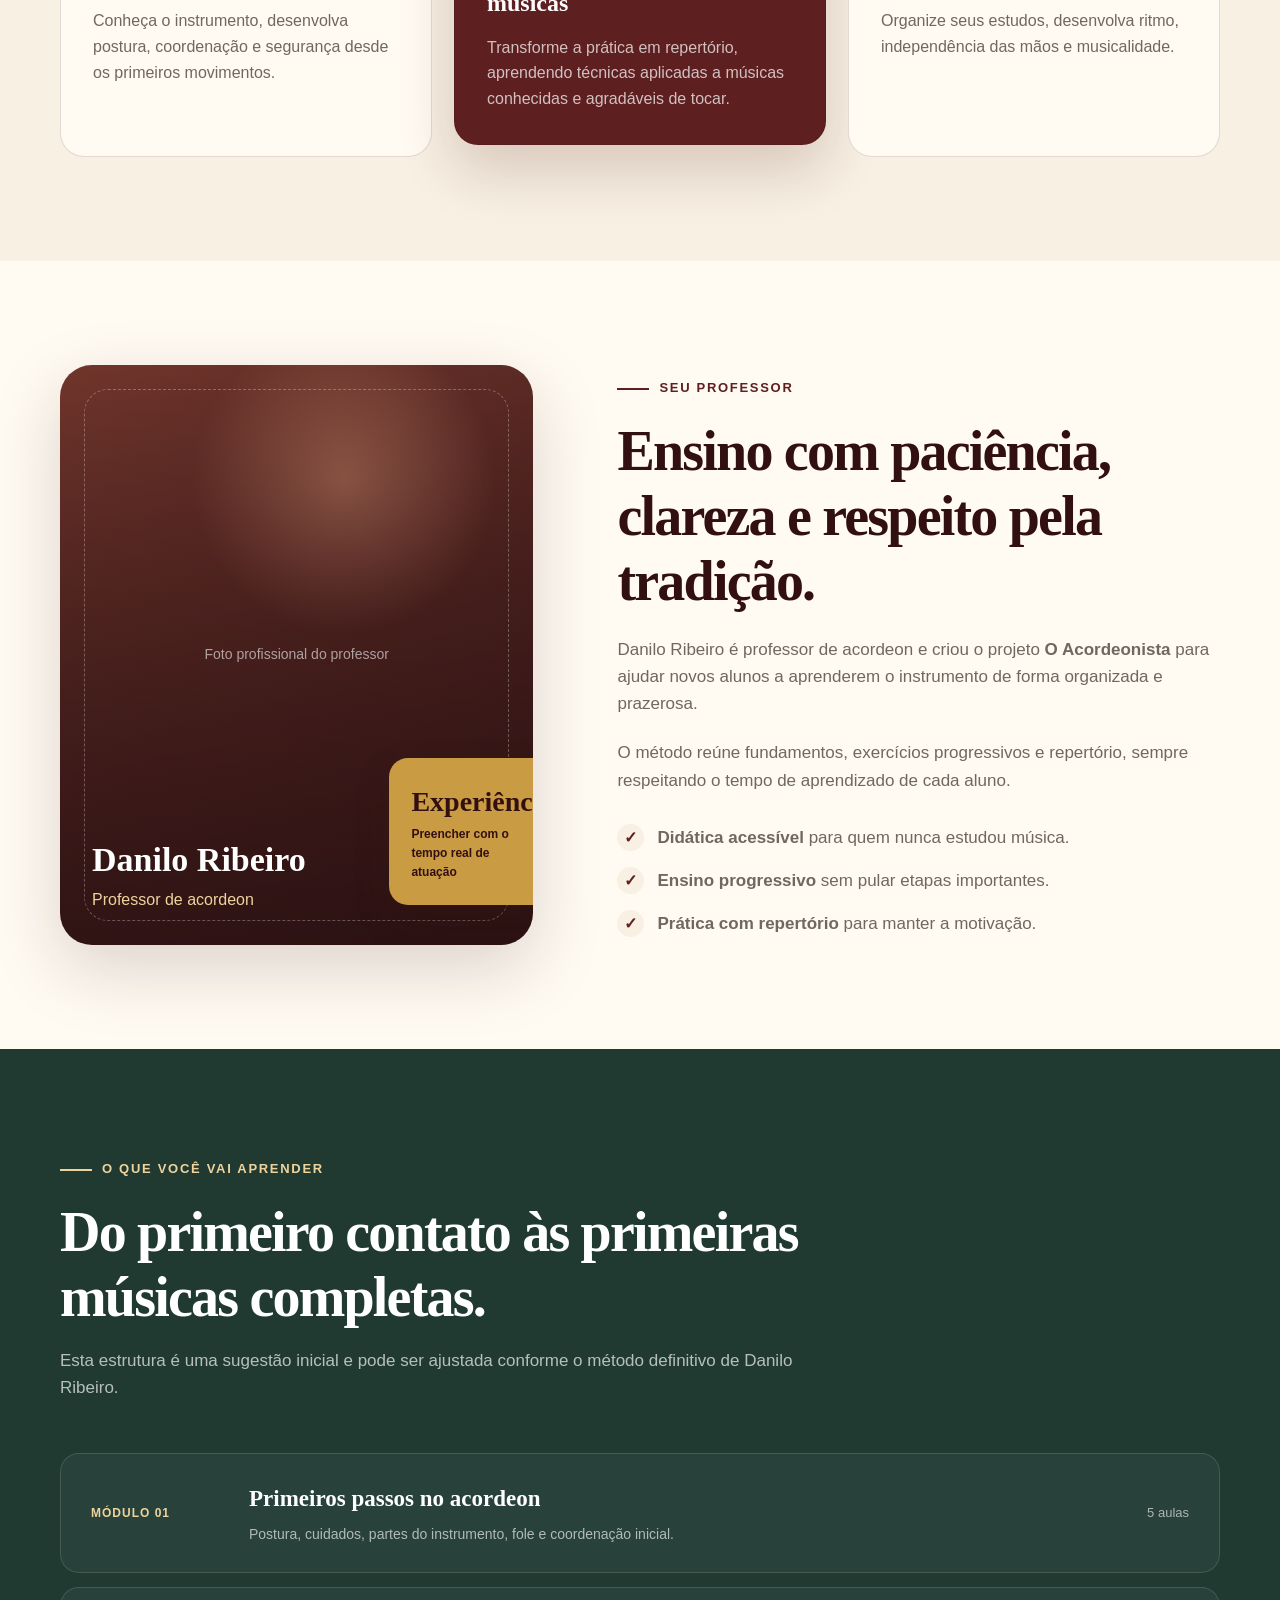
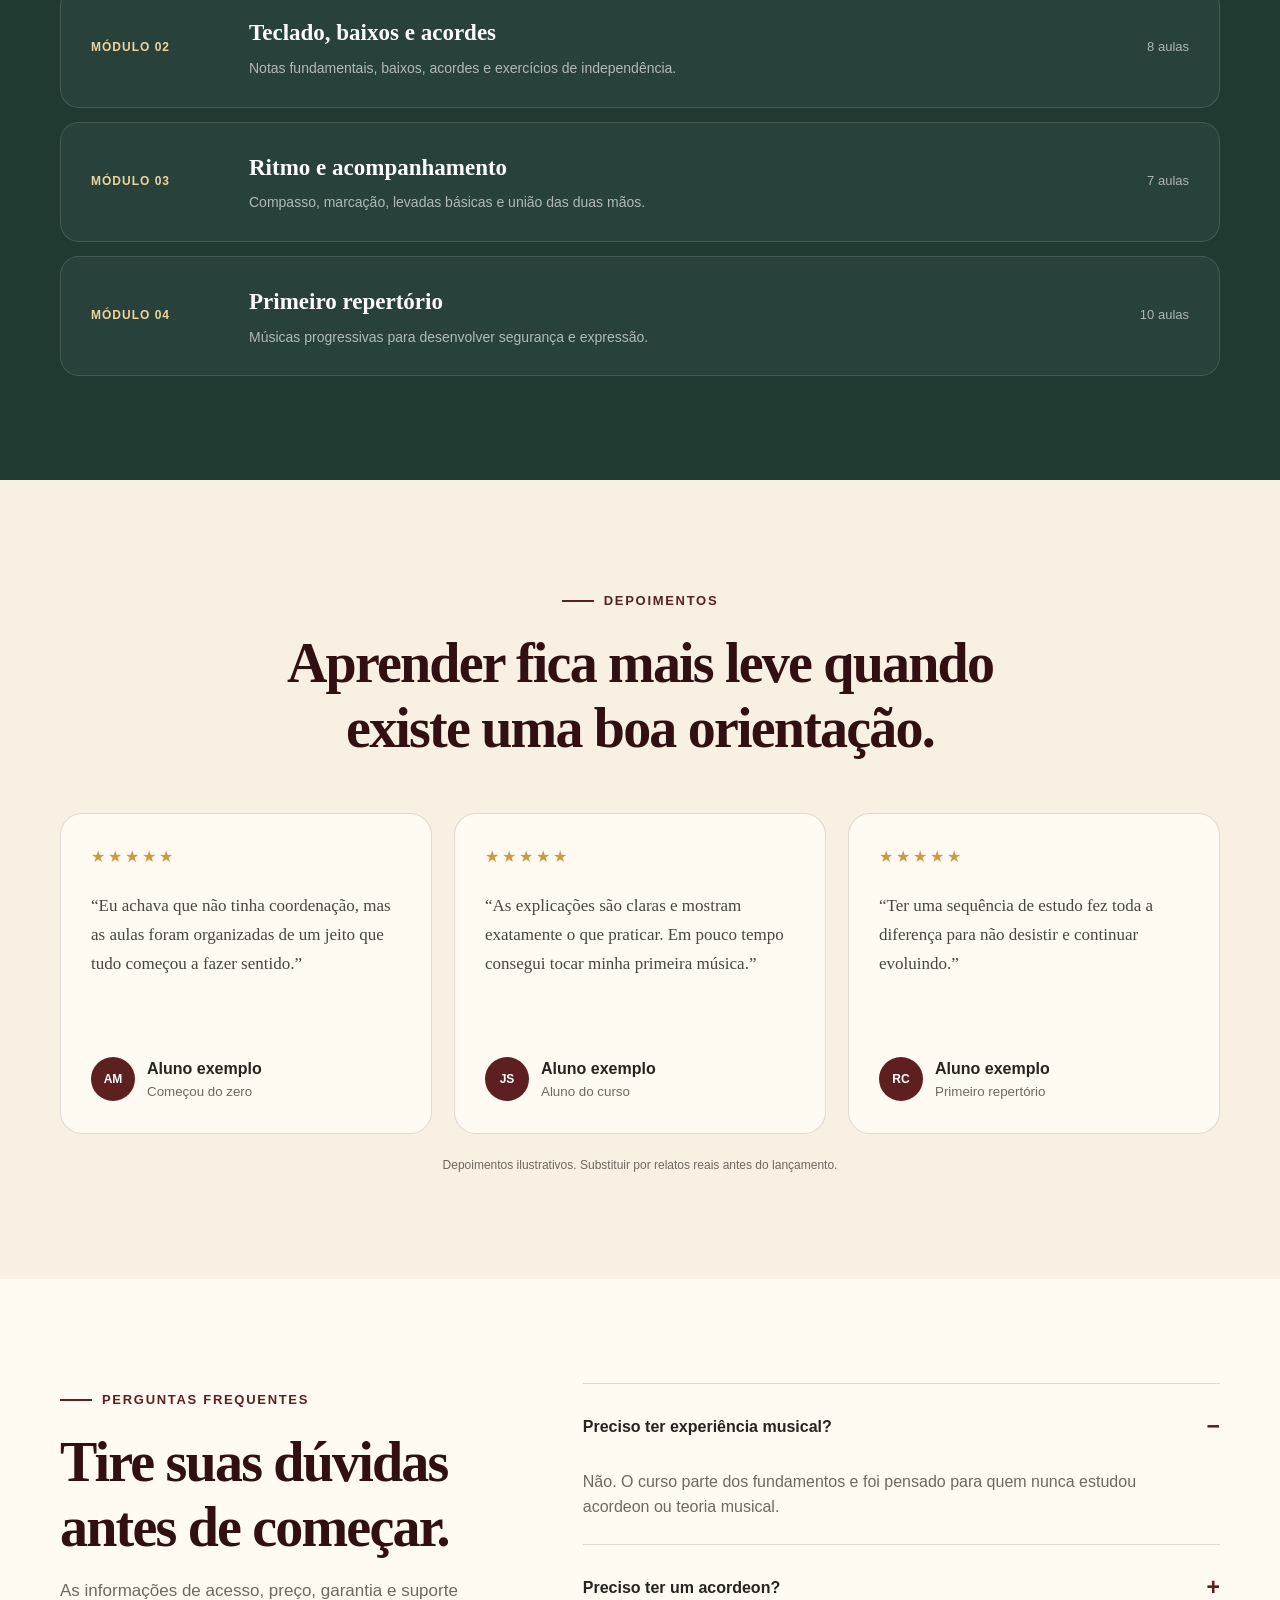
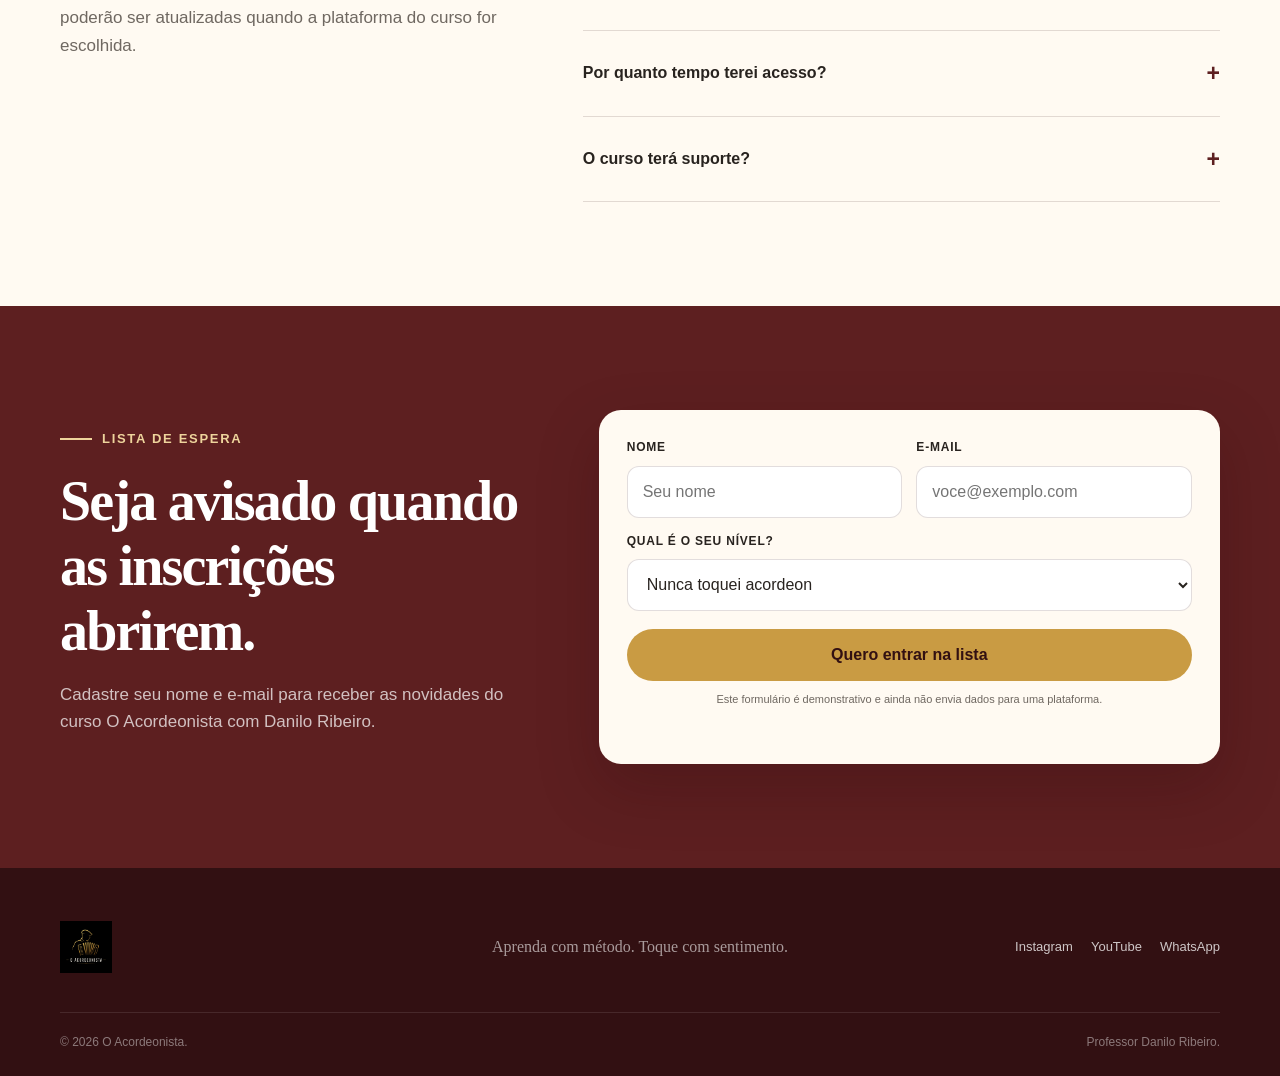
==== commit 96b6540b: "add logo.jpeg" ====
--- a/test-proj/index.html
+++ b/test-proj/index.html
@@ -75,23 +75,17 @@
     .logo {
       display: inline-flex;
       align-items: center;
-      gap: 12px;
-      color: var(--vinho);
-      font-family: Georgia, "Times New Roman", serif;
-      font-size: 24px;
-      font-weight: 700;
-    }
-
-    .logo-symbol {
-      width: 38px;
-      height: 38px;
-      display: grid;
-      place-items: center;
-      border-radius: 12px;
-      background: var(--vinho);
-      color: var(--dourado-claro);
-      box-shadow: 0 8px 20px rgba(93, 31, 32, 0.2);
-      font-size: 20px;
+    }
+
+    .logo-image {
+      display: block;
+      width: auto;
+      height: 56px;
+      object-fit: contain;
+    }
+
+    footer .logo-image {
+      height: 52px;
     }
 
     .menu {
@@ -1082,6 +1076,14 @@
         width: min(var(--largura), calc(100% - 26px));
       }
 
+      .logo-image {
+        height: 46px;
+      }
+
+      footer .logo-image {
+        height: 44px;
+      }
+
       .hero {
         padding: 76px 0 64px;
       }
@@ -1226,9 +1228,8 @@
 <body>
   <header class="topbar">
     <div class="container nav">
-      <a href="#inicio" class="logo">
-        <span class="logo-symbol">♪</span>
-        <span>oacordeonista</span>
+      <a href="#inicio" class="logo" aria-label="O Acordeonista">
+        <img src="logo.jpeg" alt="O Acordeonista" class="logo-image" />
       </a>
 
       <button class="menu-toggle" aria-label="Abrir menu" aria-expanded="false">
@@ -1635,9 +1636,8 @@
 
   <footer>
     <div class="container footer-main">
-      <a href="#inicio" class="logo" style="color:white;">
-        <span class="logo-symbol">♪</span>
-        <span>oacordeonista</span>
+      <a href="#inicio" class="logo" aria-label="O Acordeonista">
+        <img src="logo.jpeg" alt="O Acordeonista" class="logo-image" />
       </a>
 
       <p>Aprenda com método. Toque com sentimento.</p>
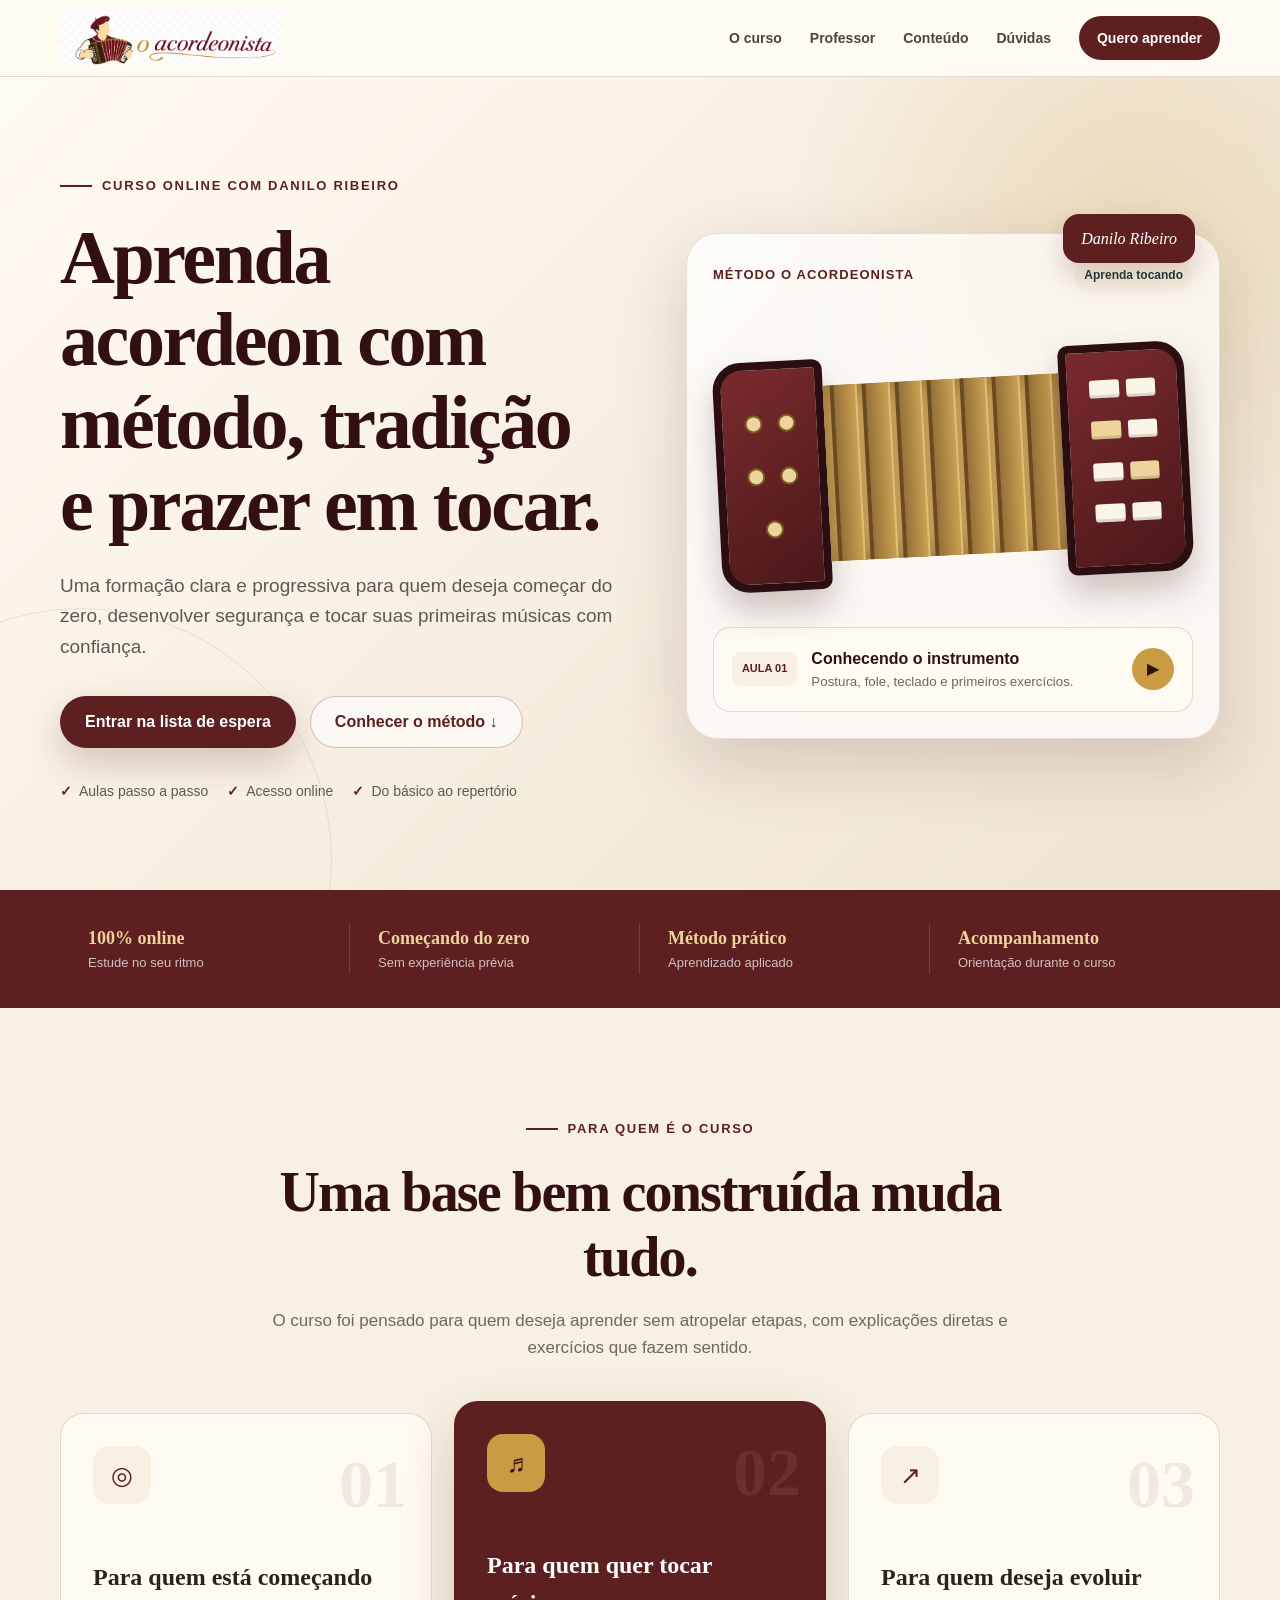
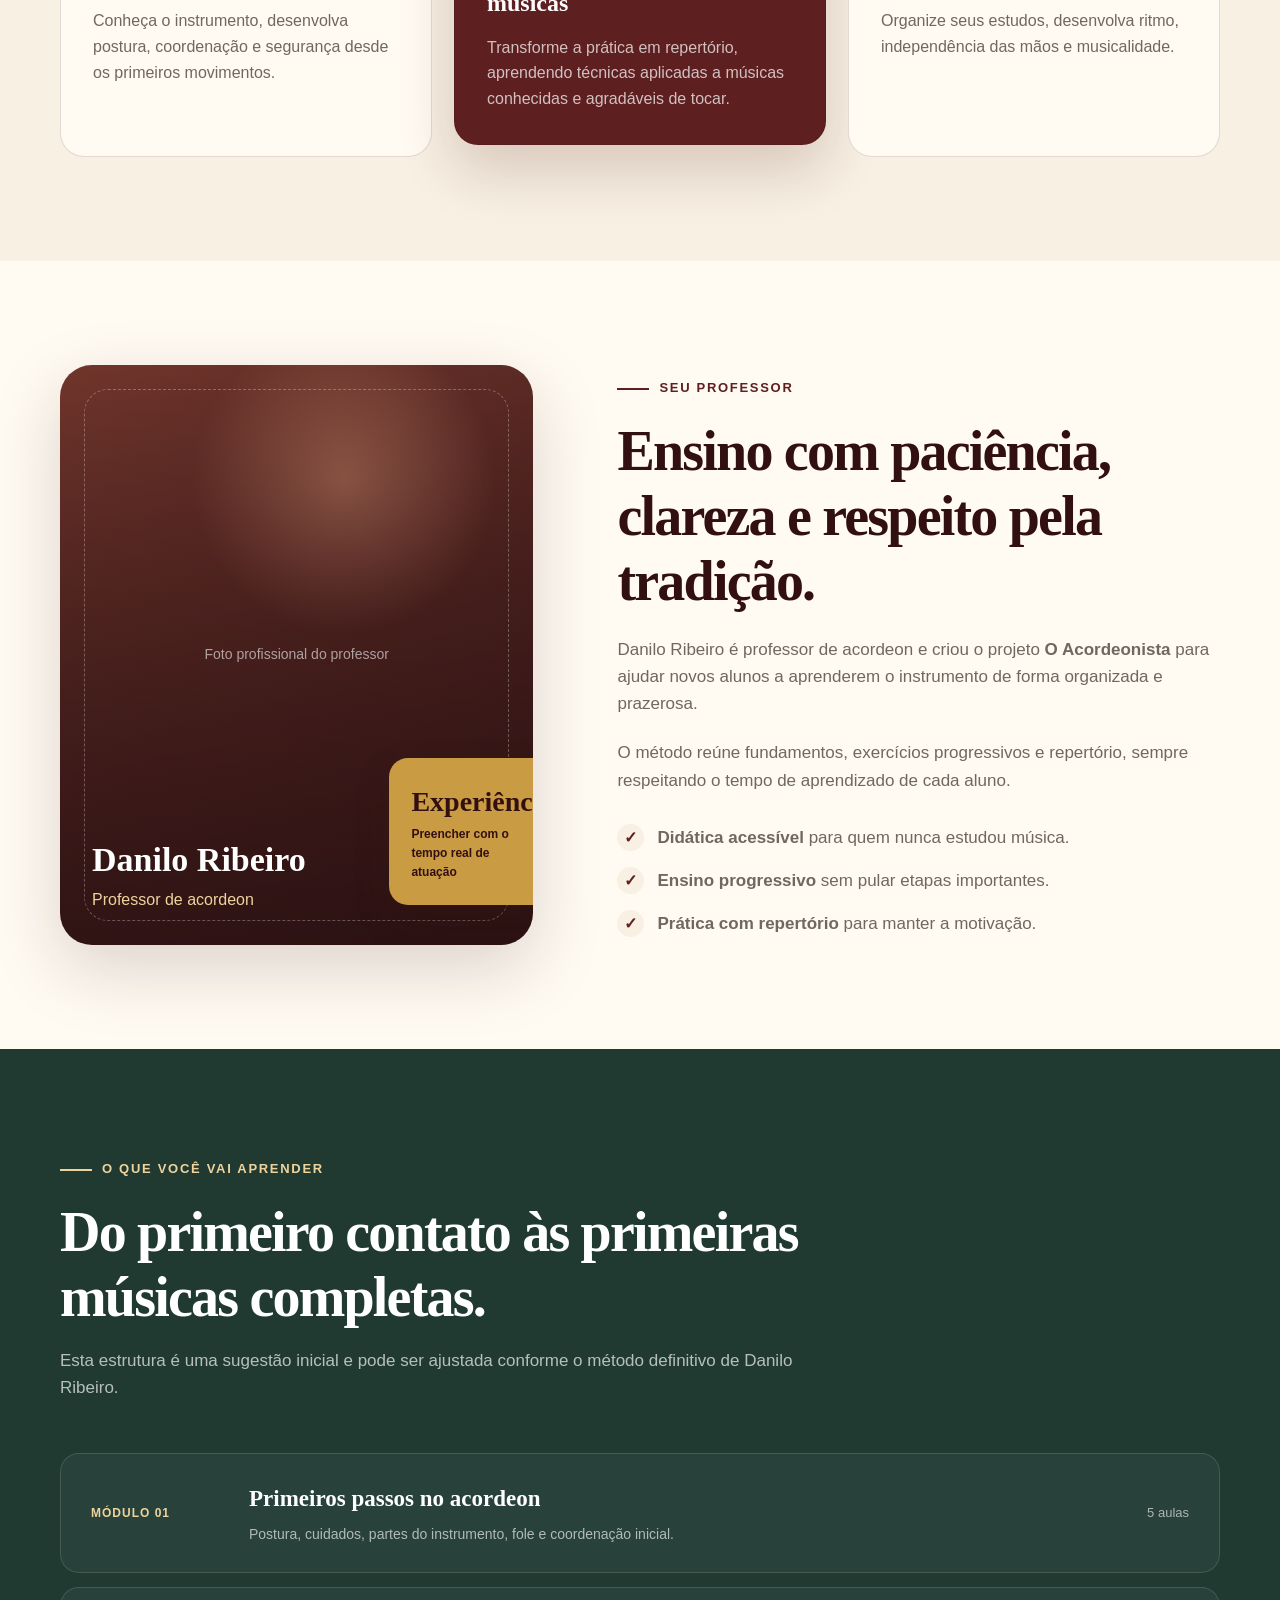
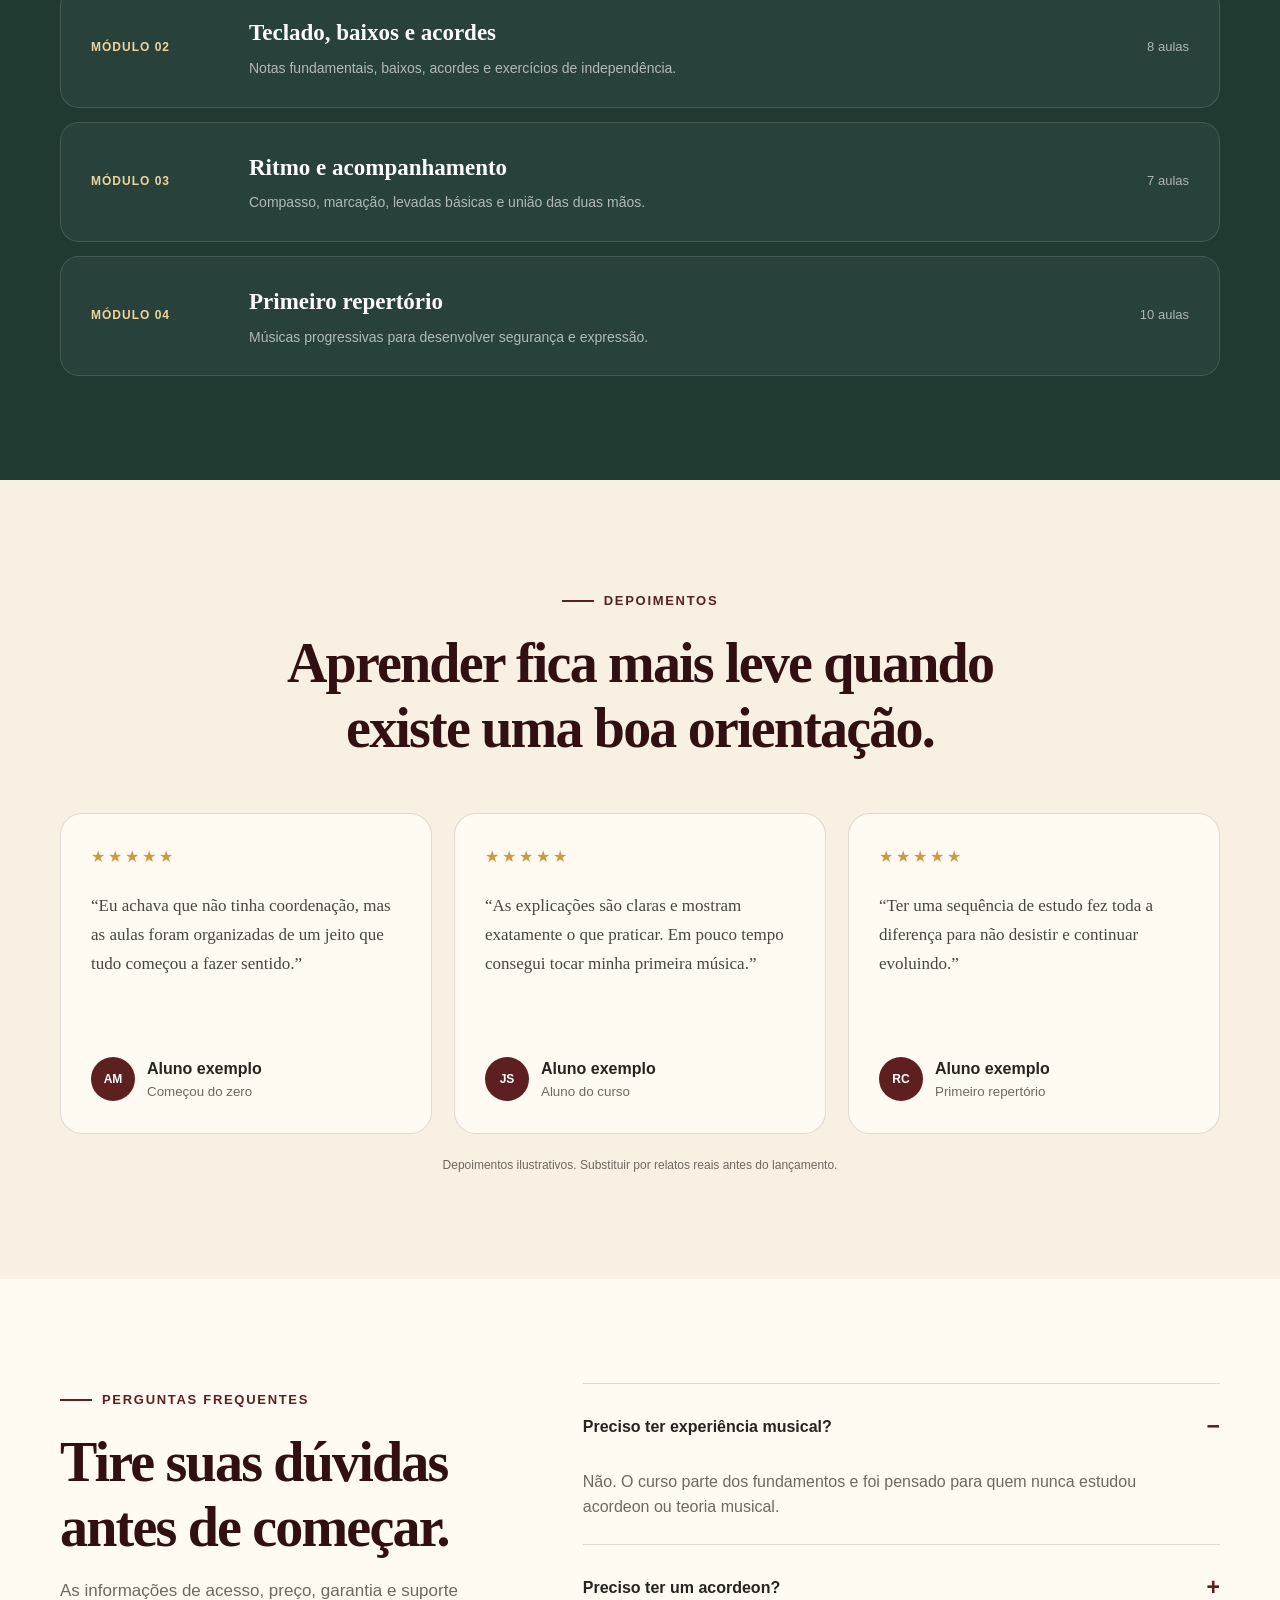
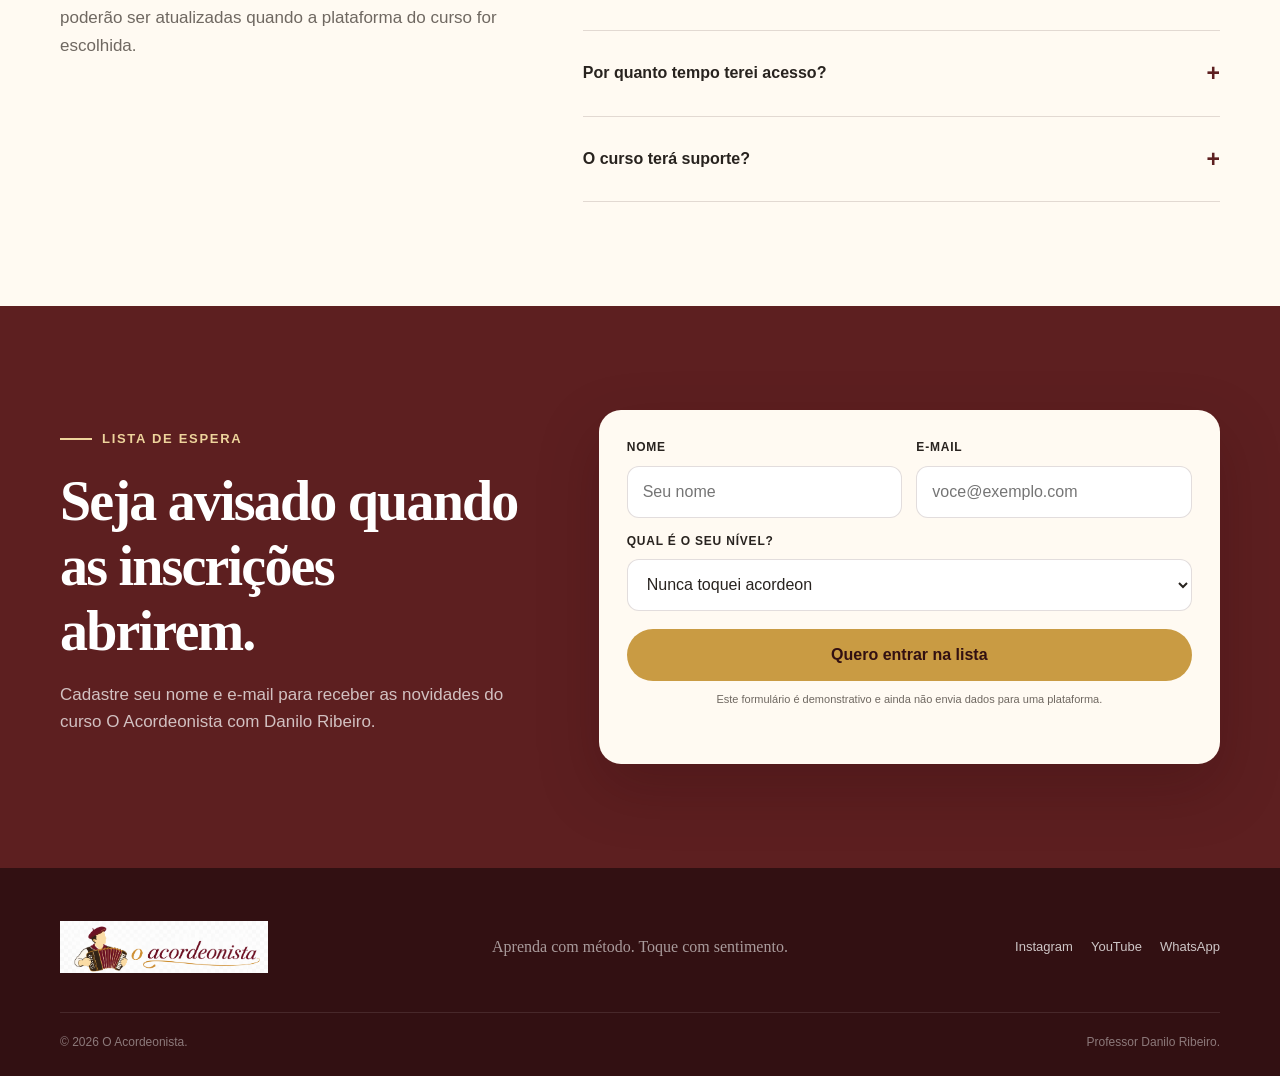
==== commit 5108933c: "change logo" ====
--- a/test-proj/index.html
+++ b/test-proj/index.html
@@ -1229,7 +1229,7 @@
   <header class="topbar">
     <div class="container nav">
       <a href="#inicio" class="logo" aria-label="O Acordeonista">
-        <img src="logo.jpeg" alt="O Acordeonista" class="logo-image" />
+        <img src="logo.png" alt="O Acordeonista" class="logo-image" />
       </a>
 
       <button class="menu-toggle" aria-label="Abrir menu" aria-expanded="false">
@@ -1637,7 +1637,7 @@
   <footer>
     <div class="container footer-main">
       <a href="#inicio" class="logo" aria-label="O Acordeonista">
-        <img src="logo.jpeg" alt="O Acordeonista" class="logo-image" />
+        <img src="logo.png" alt="O Acordeonista" class="logo-image" />
       </a>
 
       <p>Aprenda com método. Toque com sentimento.</p>
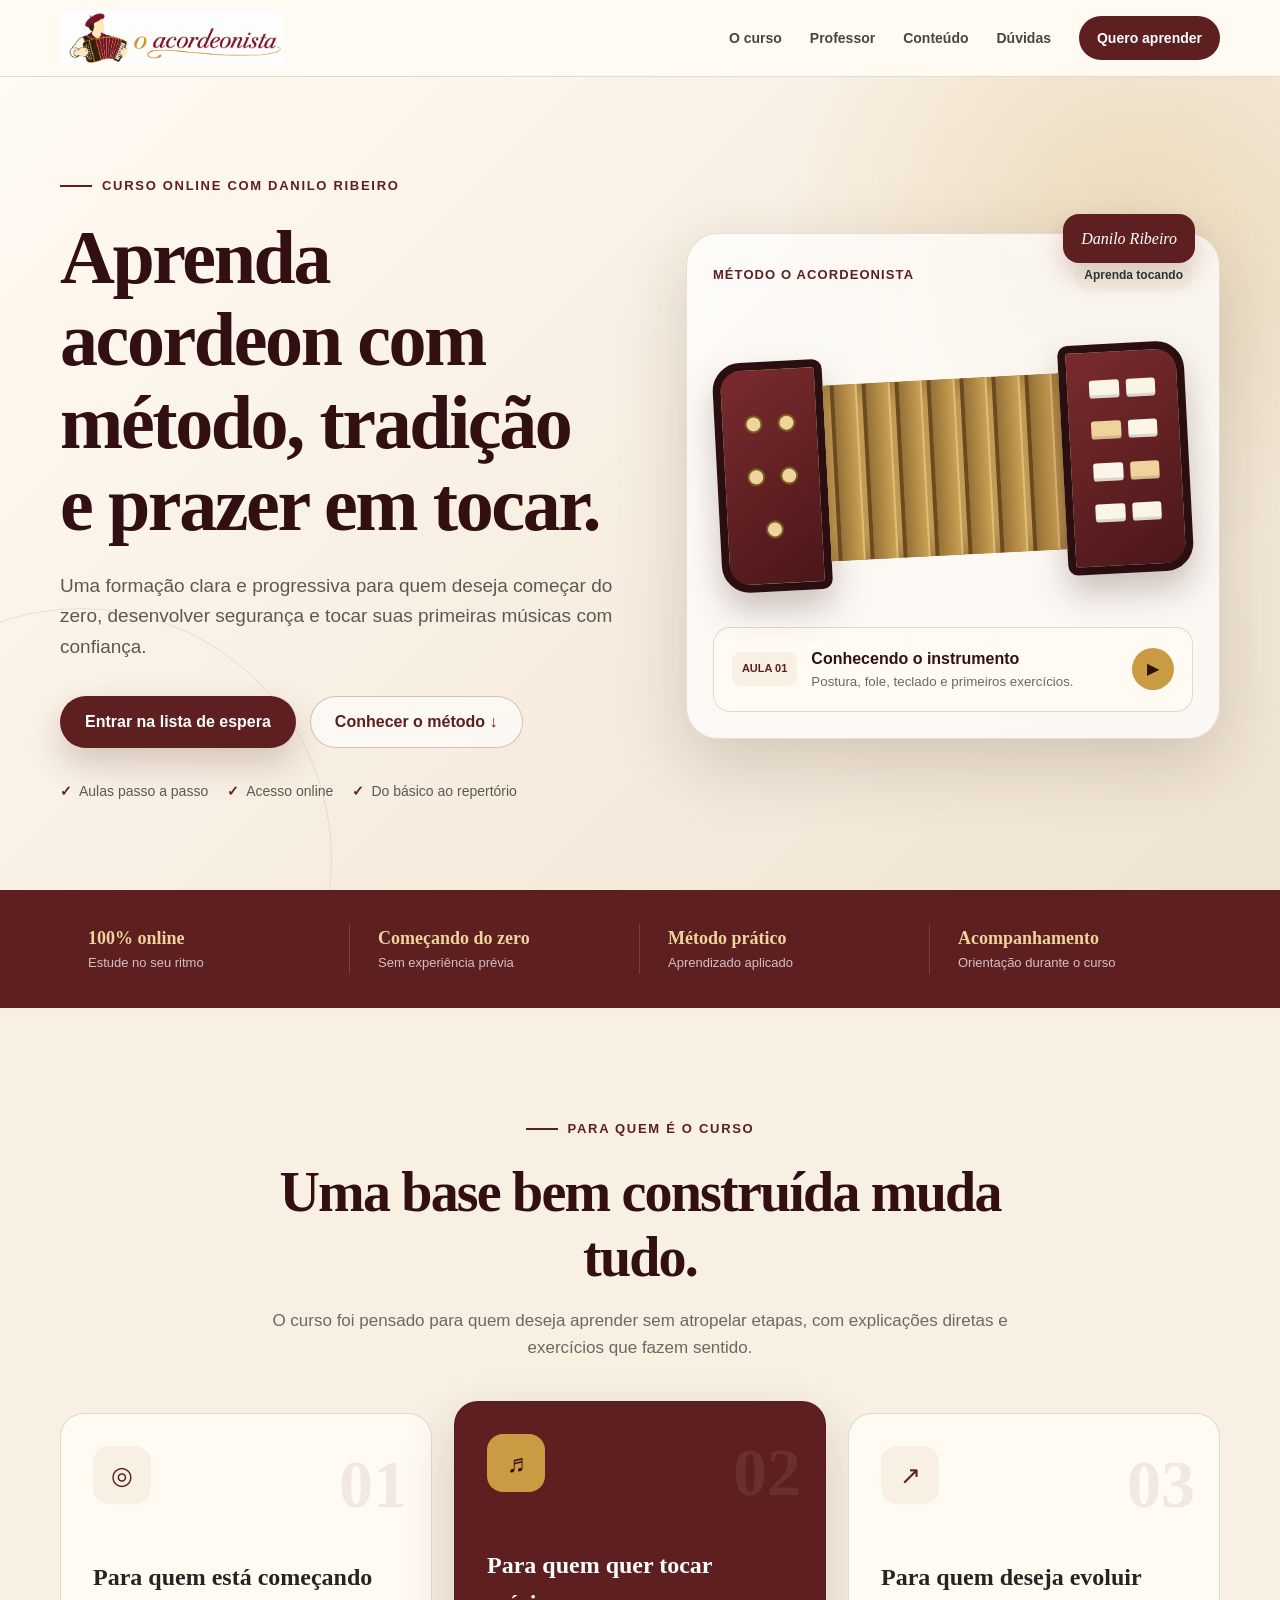
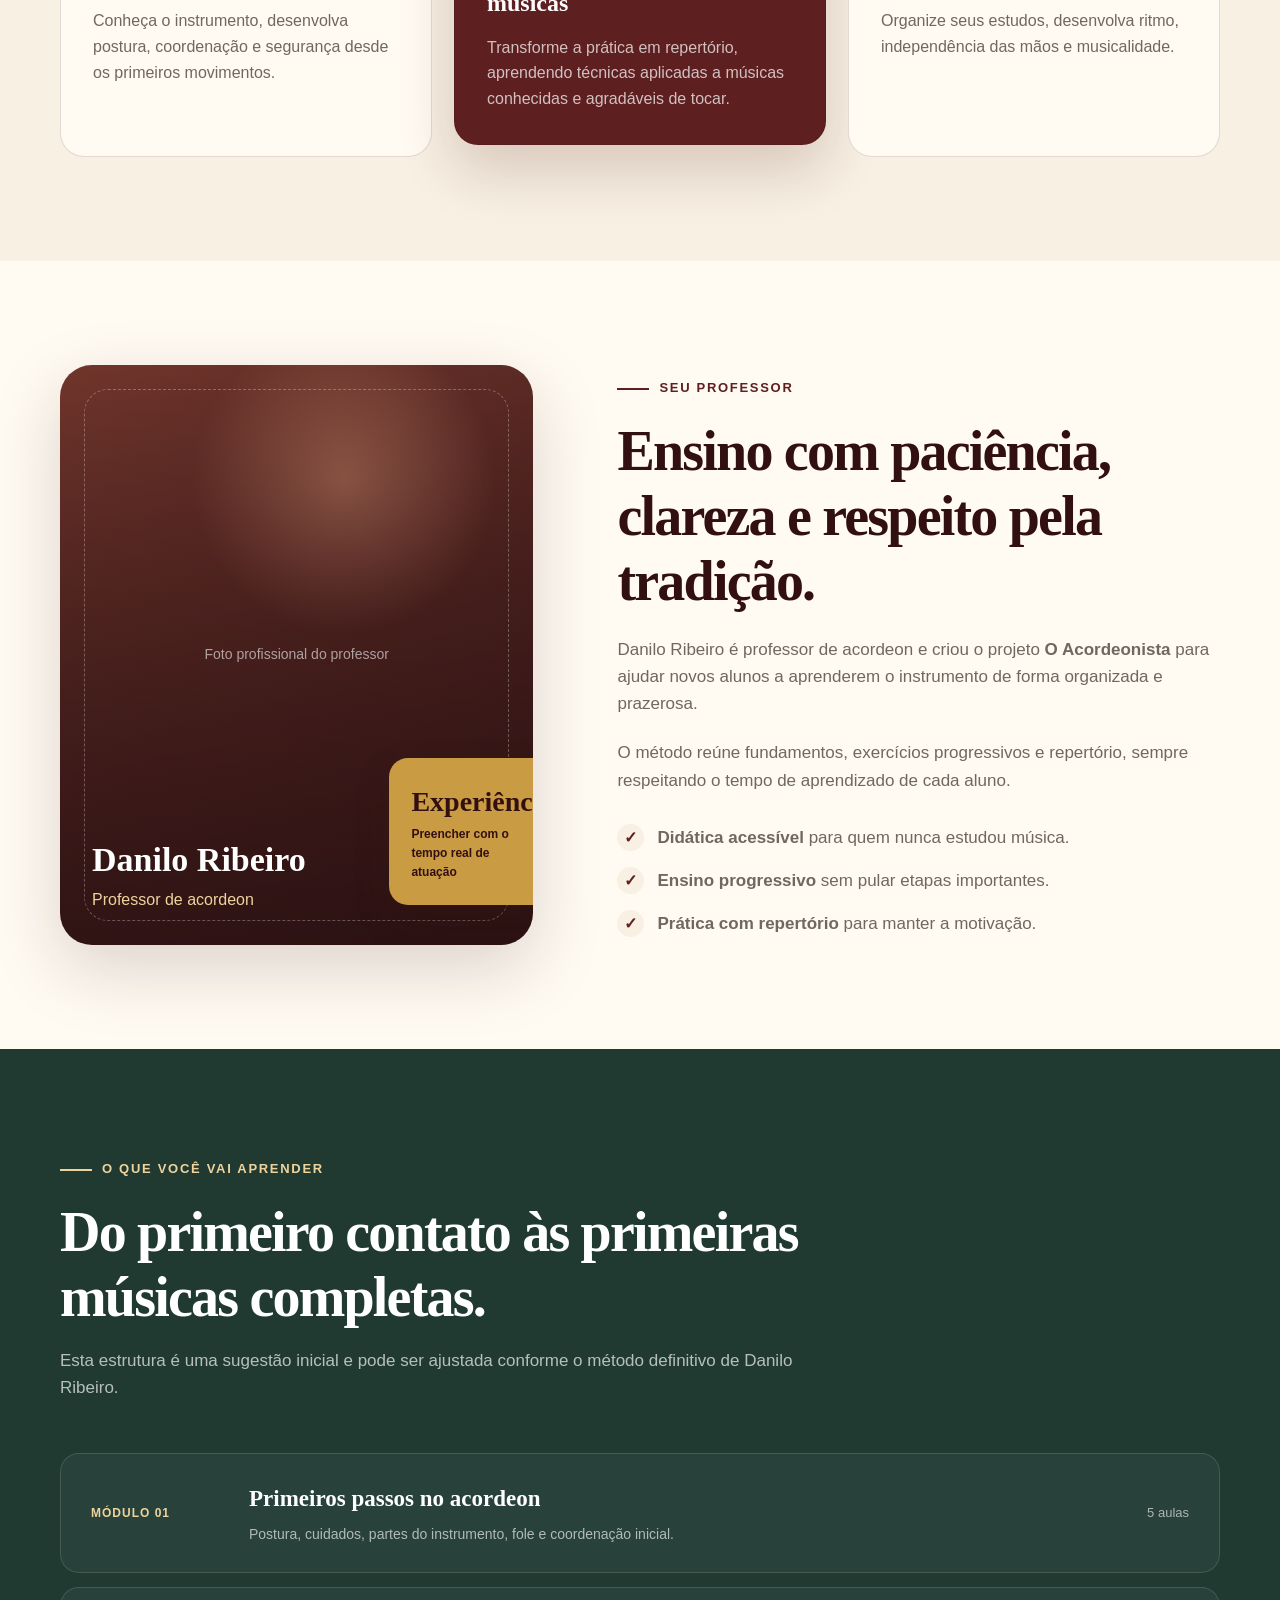
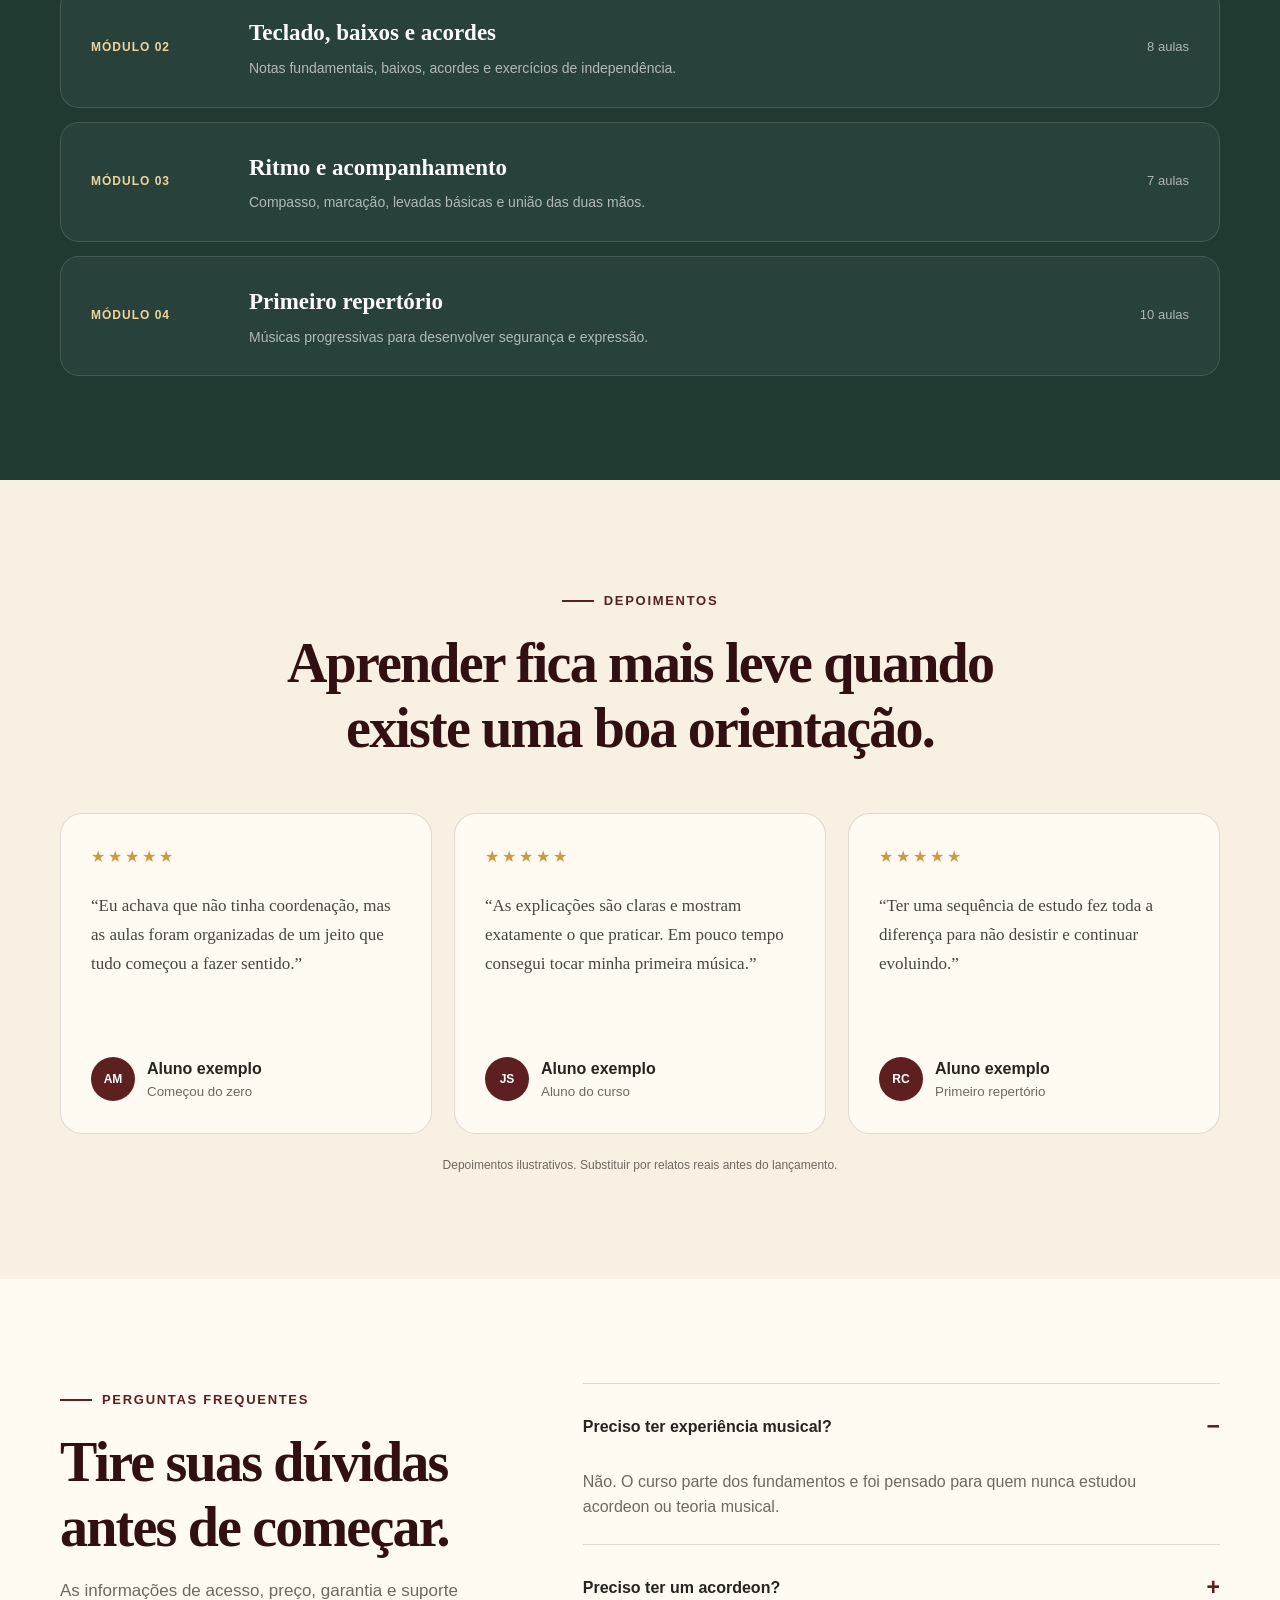
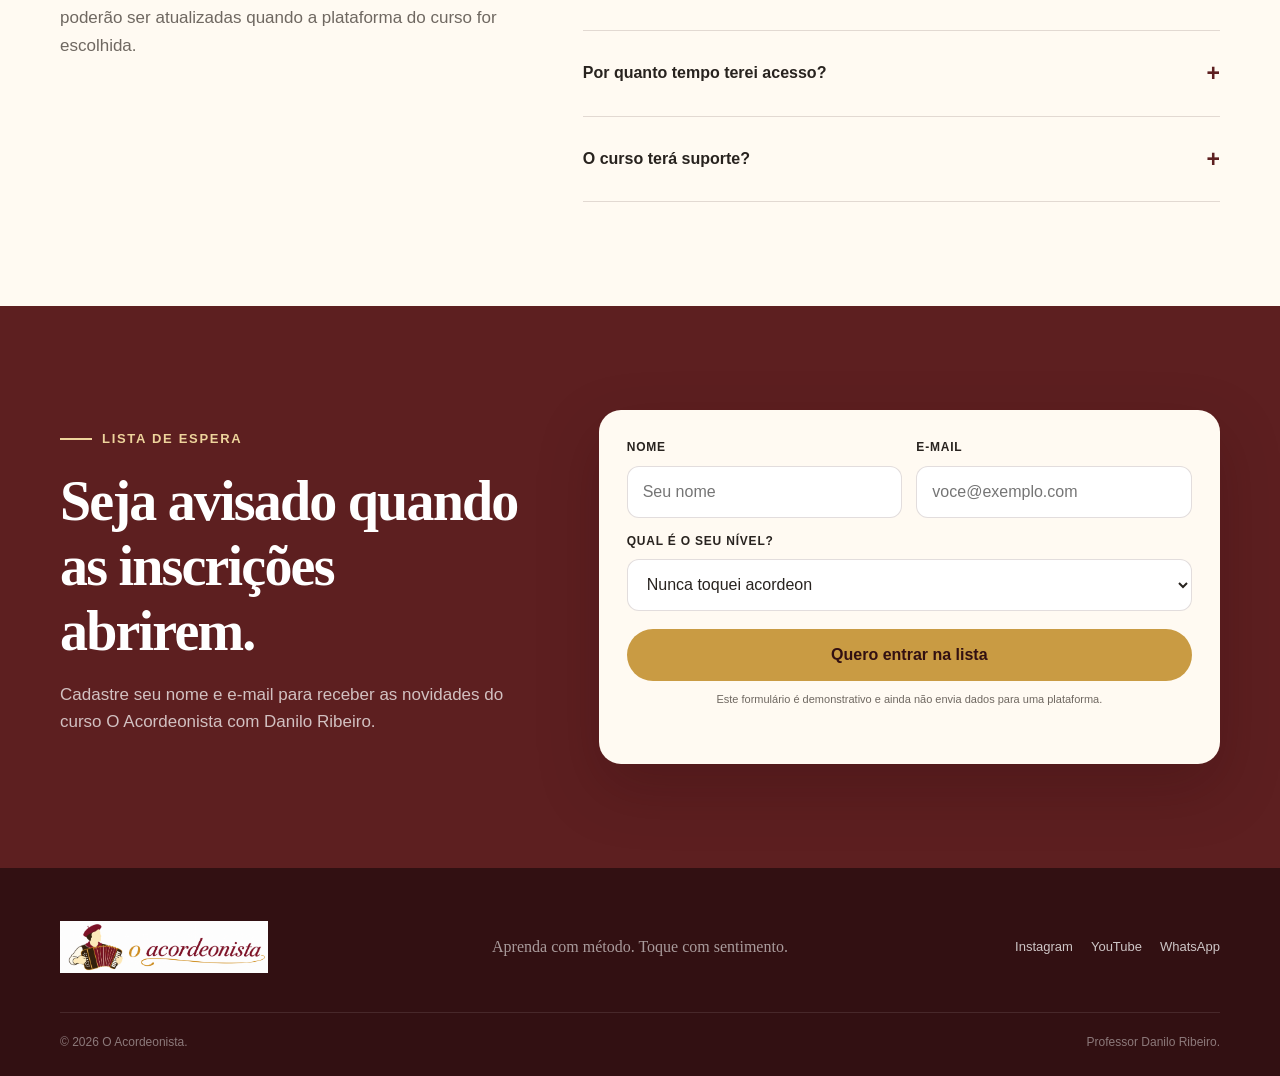
==== commit c13c4d0d: "change logo" ====
--- a/test-proj/index.html
+++ b/test-proj/index.html
@@ -1643,7 +1643,7 @@
       <p>Aprenda com método. Toque com sentimento.</p>
 
       <div class="social">
-        <a href="#">Instagram</a>
+        <a href="https://www.instagram.com/daniloribeiro.acordeon/">Instagram</a>
         <a href="#">YouTube</a>
         <a href="#">WhatsApp</a>
       </div>
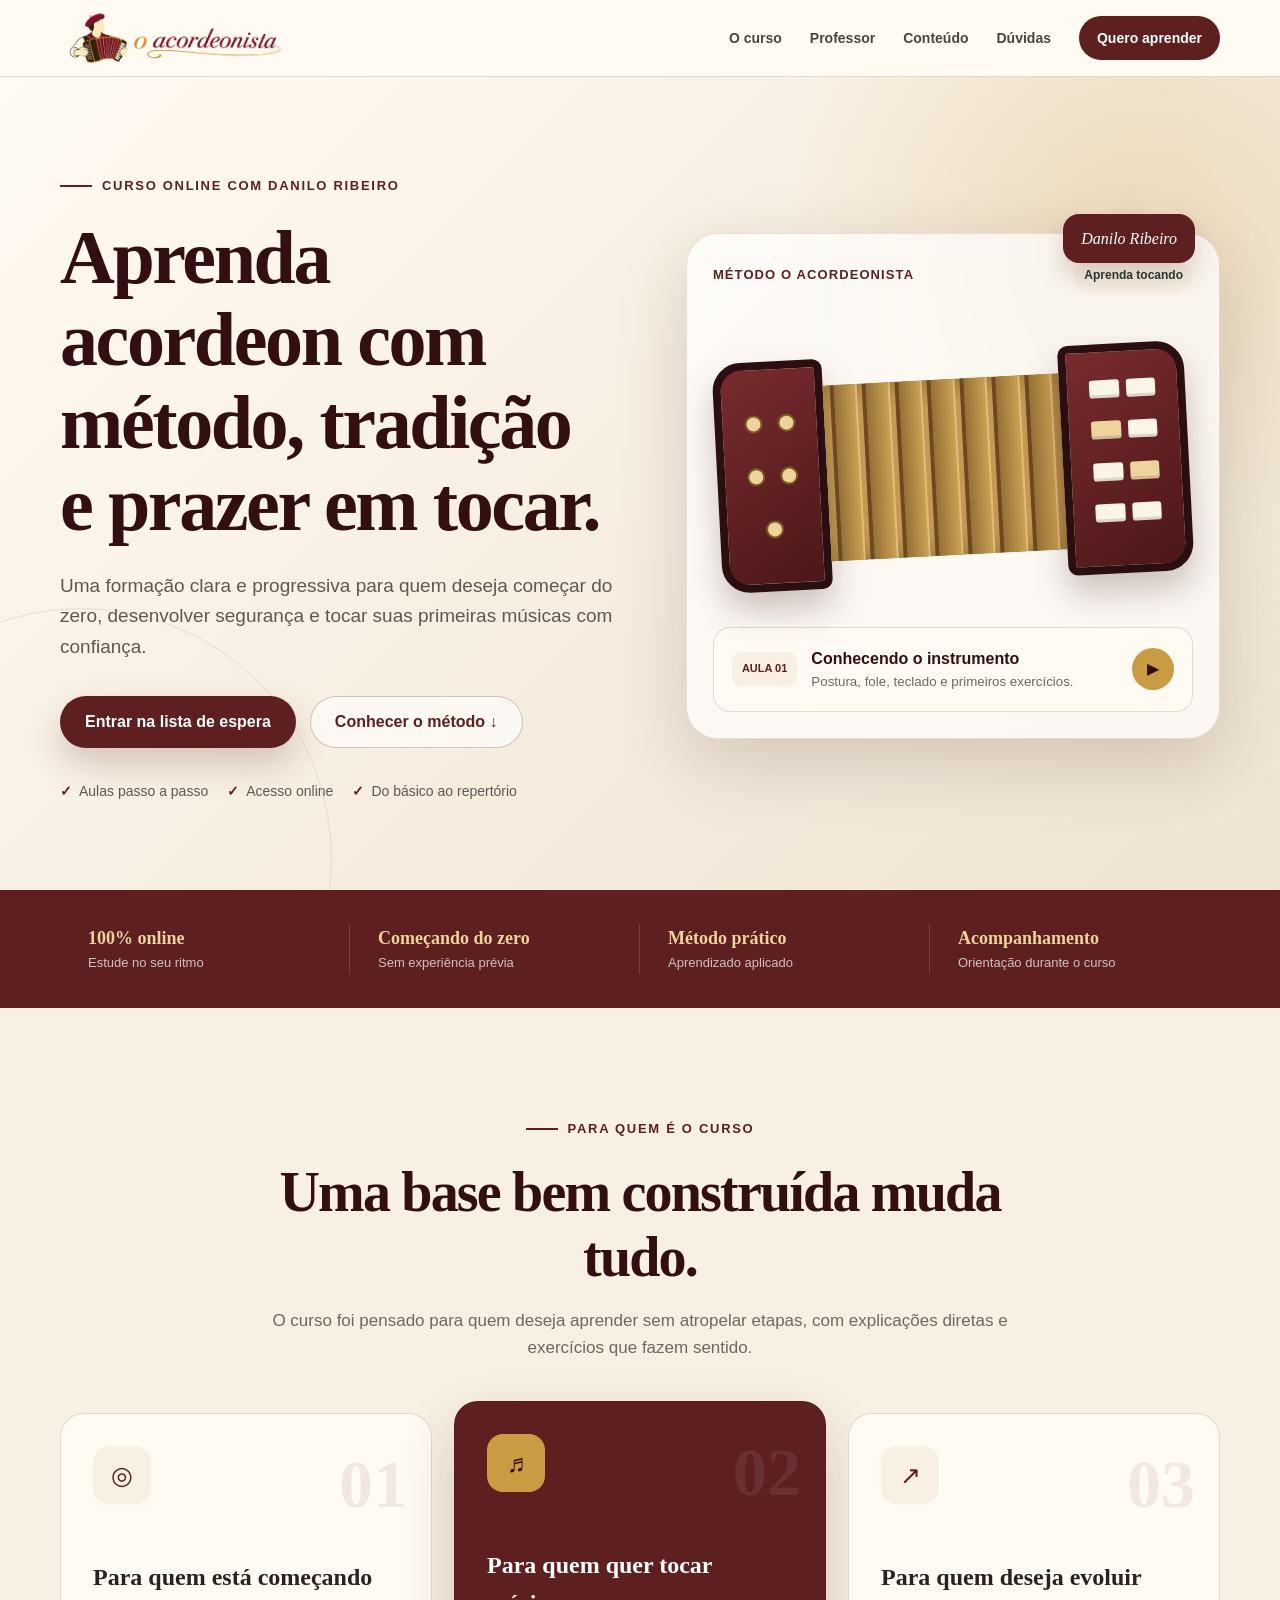
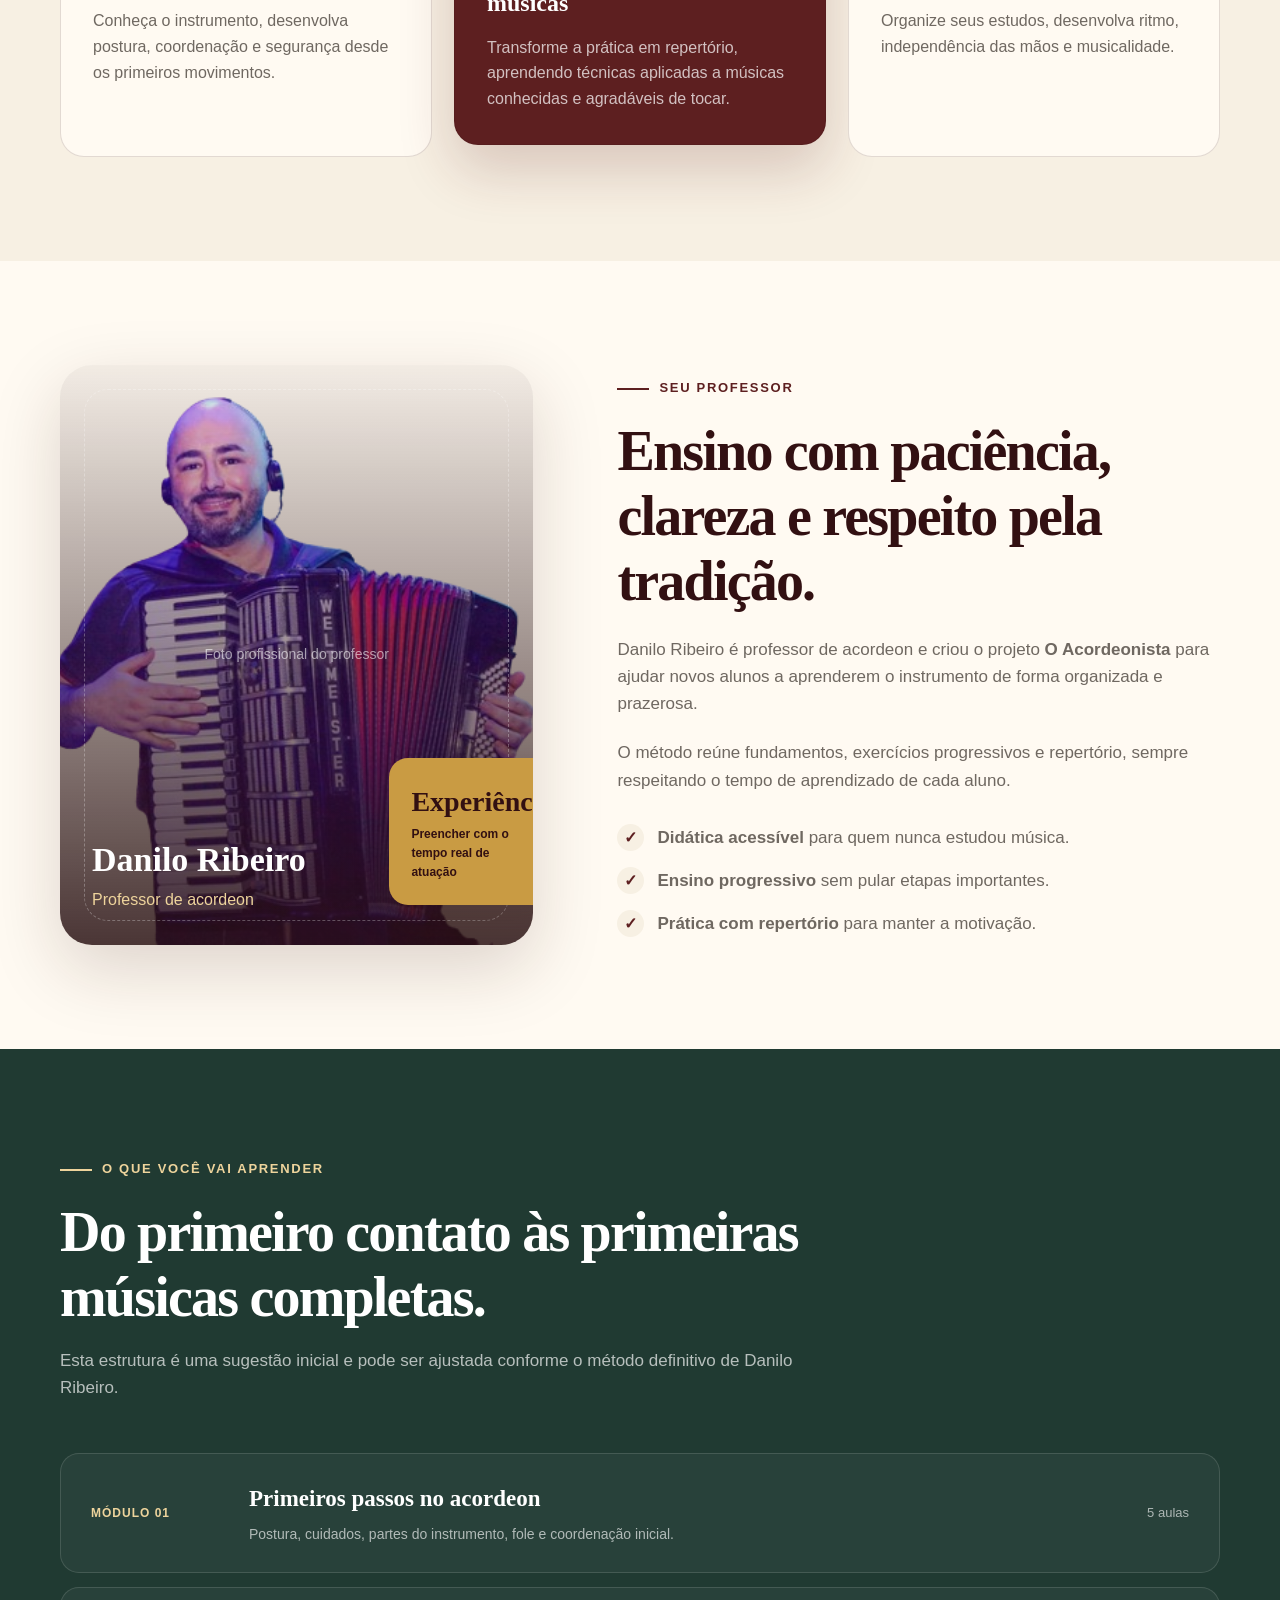
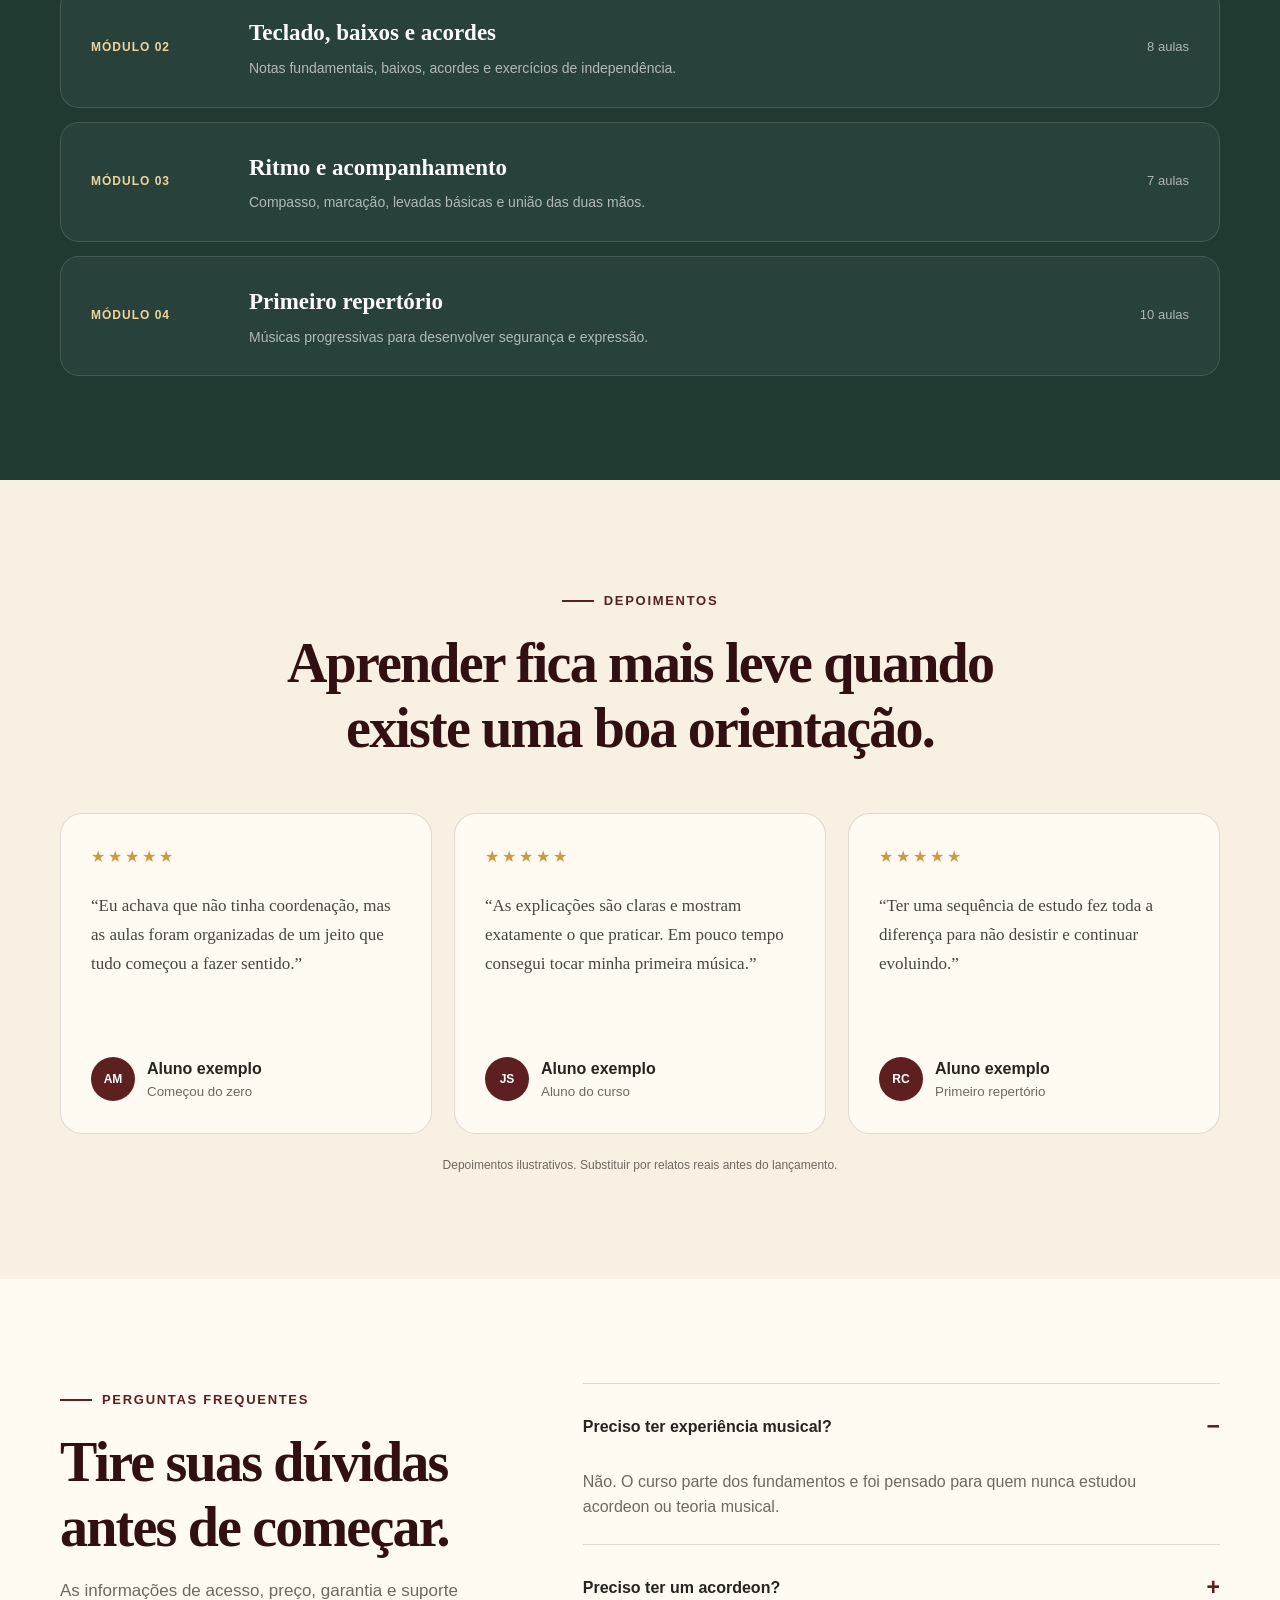
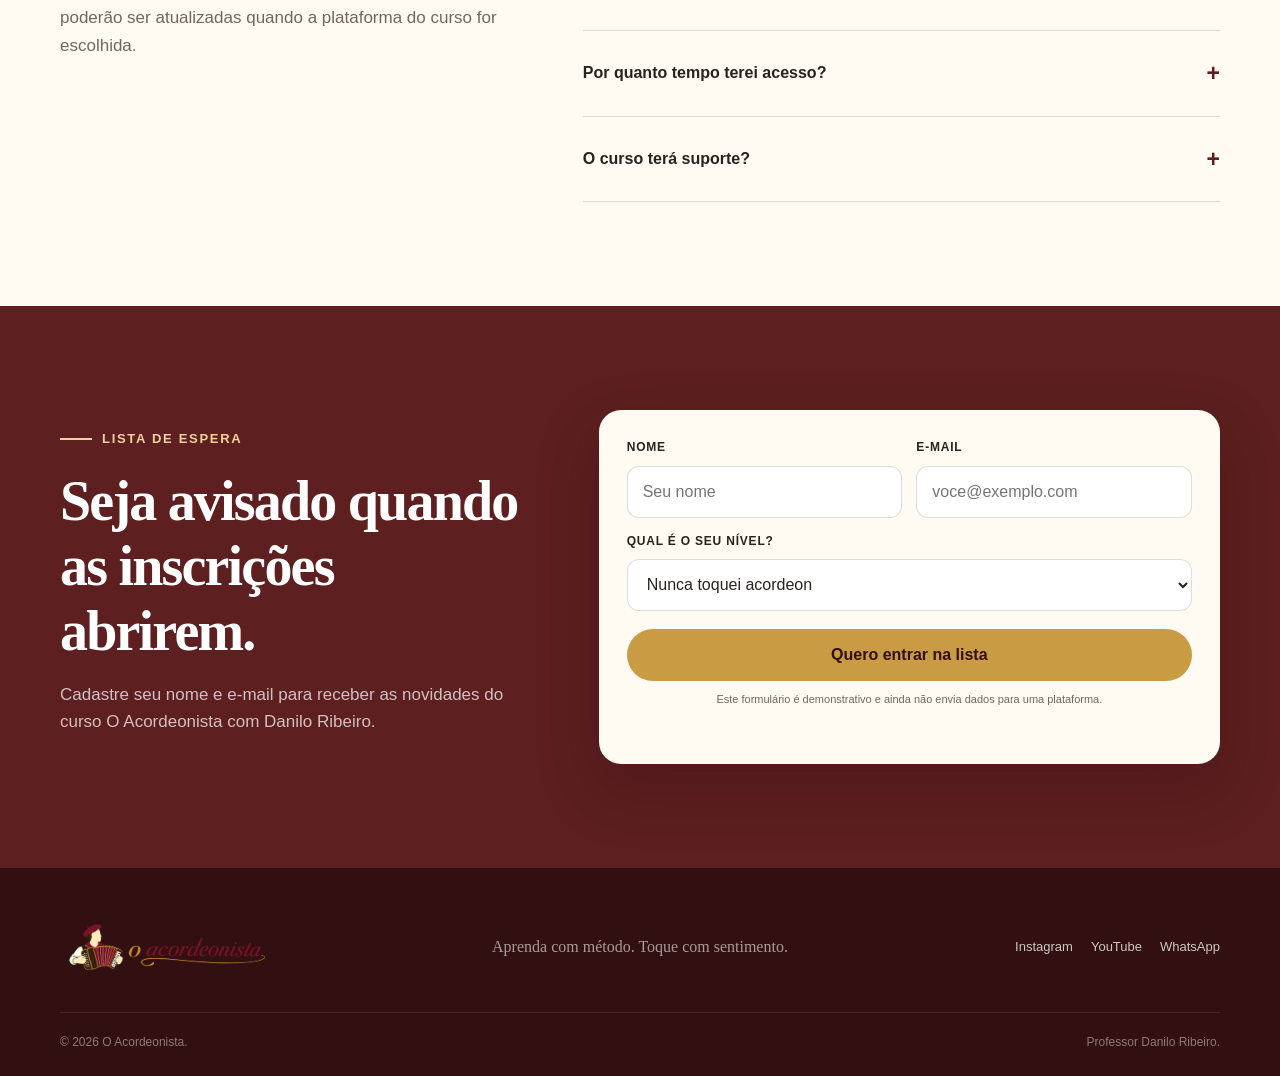
==== commit 7200d28b: "change logo" ====
--- a/test-proj/index.html
+++ b/test-proj/index.html
@@ -576,9 +576,8 @@
       overflow: hidden;
       border-radius: 32px;
       background:
-        linear-gradient(rgba(40, 16, 17, 0.17), rgba(40, 16, 17, 0.82)),
-        radial-gradient(circle at 60% 20%, #b06d58, transparent 28%),
-        linear-gradient(145deg, #7f3d31, #3c1819);
+        linear-gradient(rgba(40, 16, 17, 0.06), rgba(40, 16, 17, 0.84)),
+        url("danilo.png") center top / cover no-repeat;
       box-shadow: var(--sombra);
       color: white;
     }
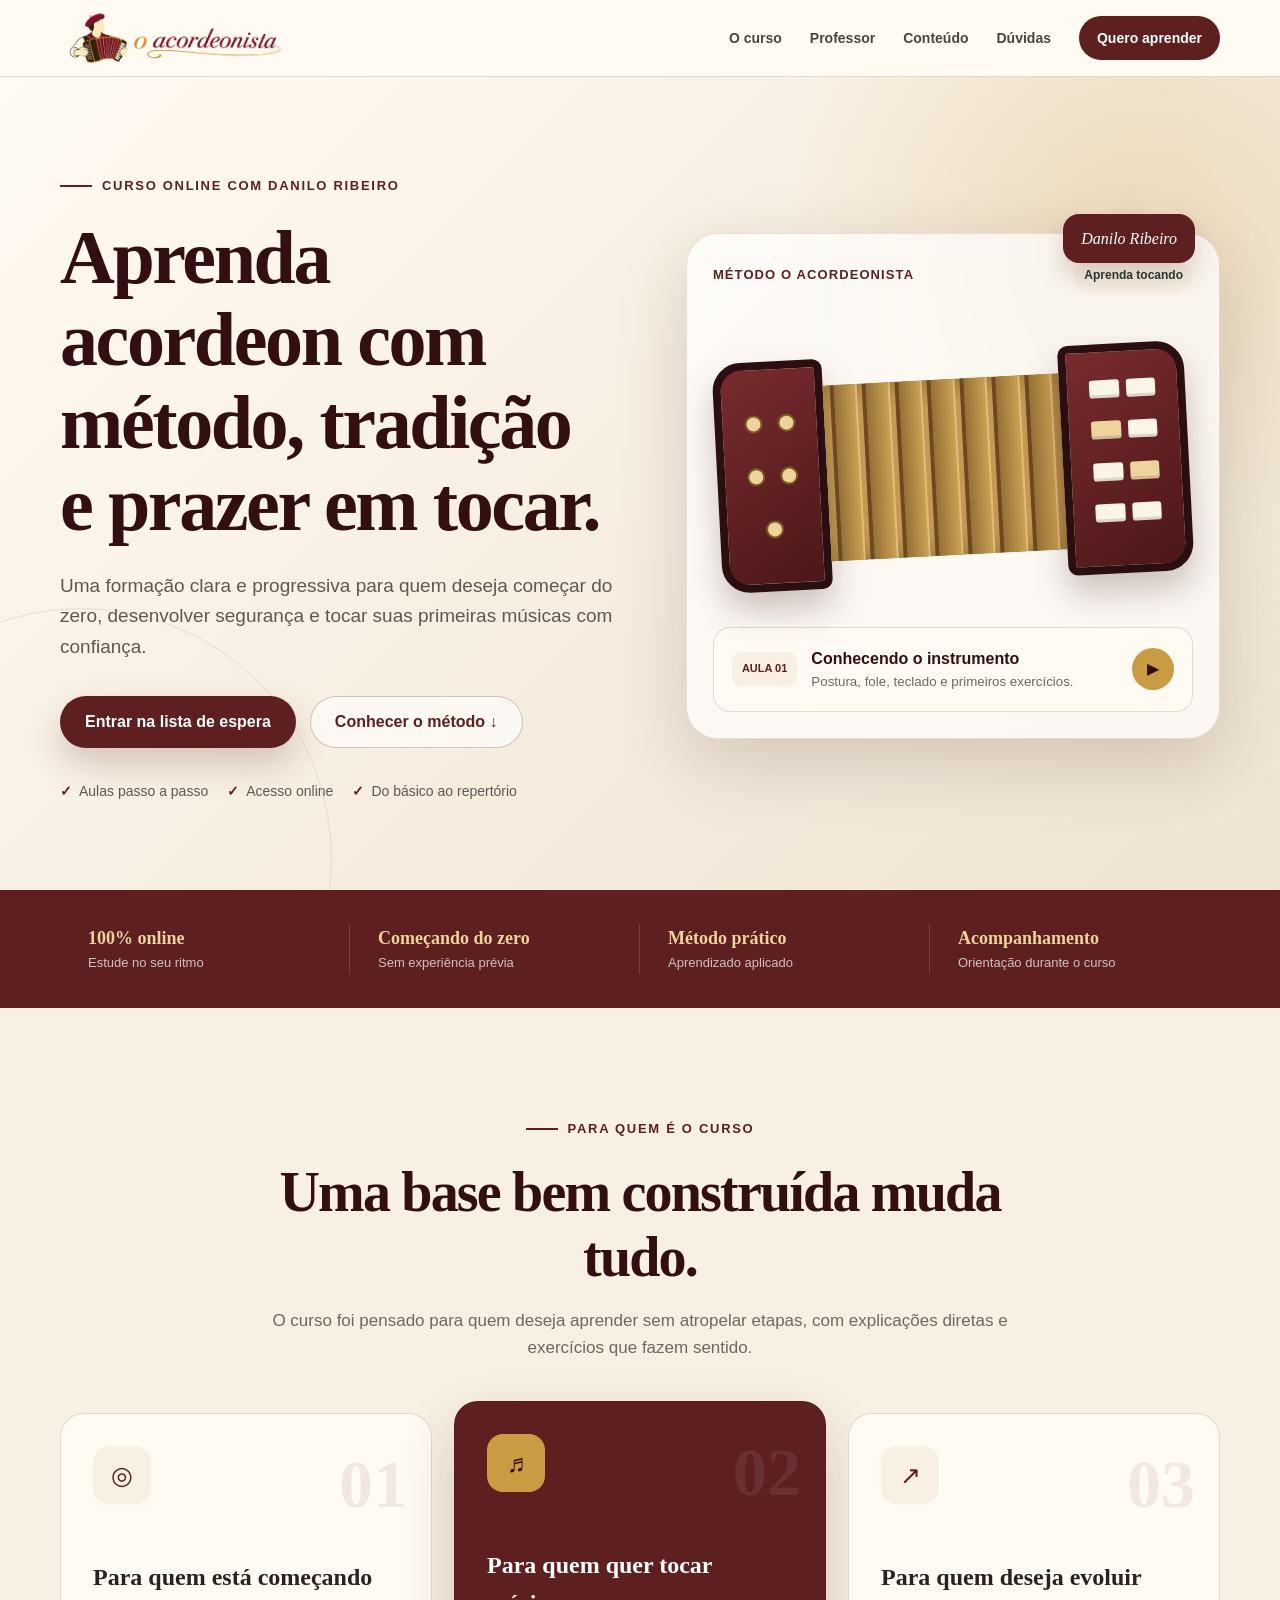
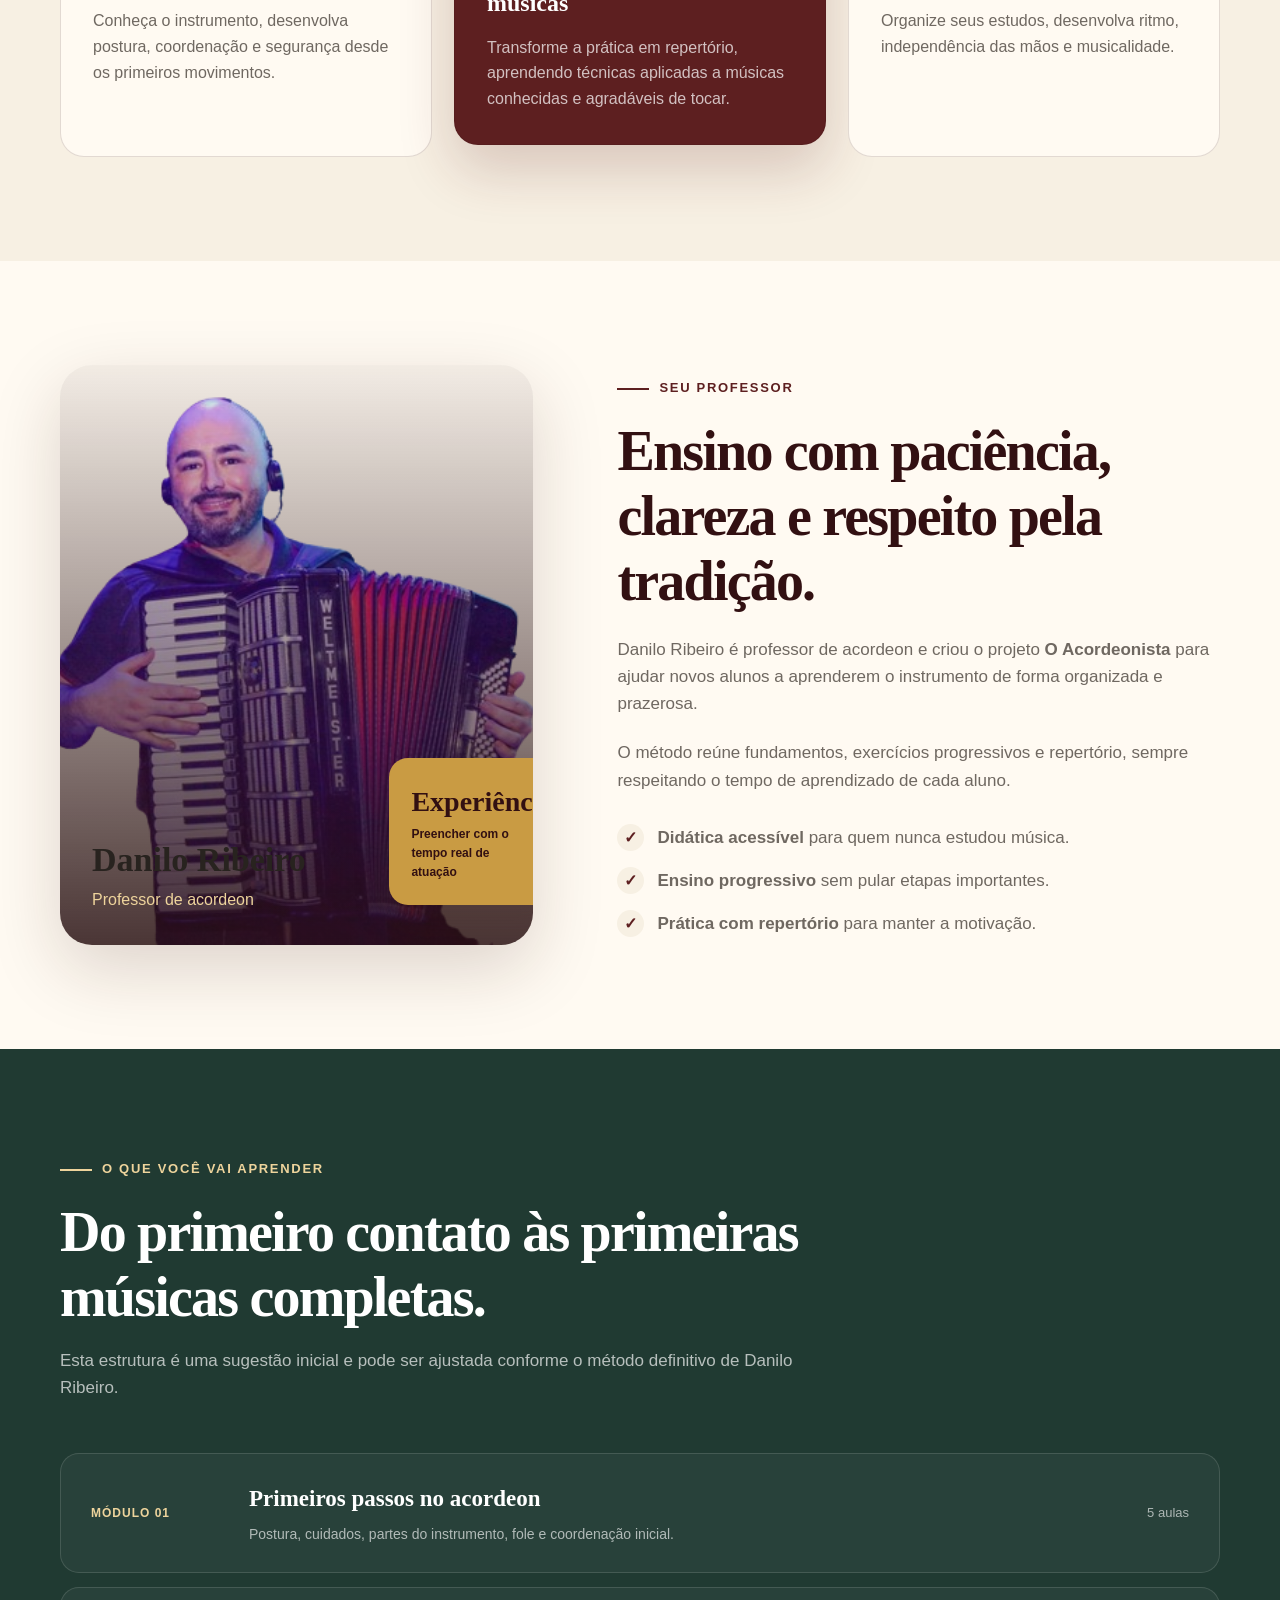
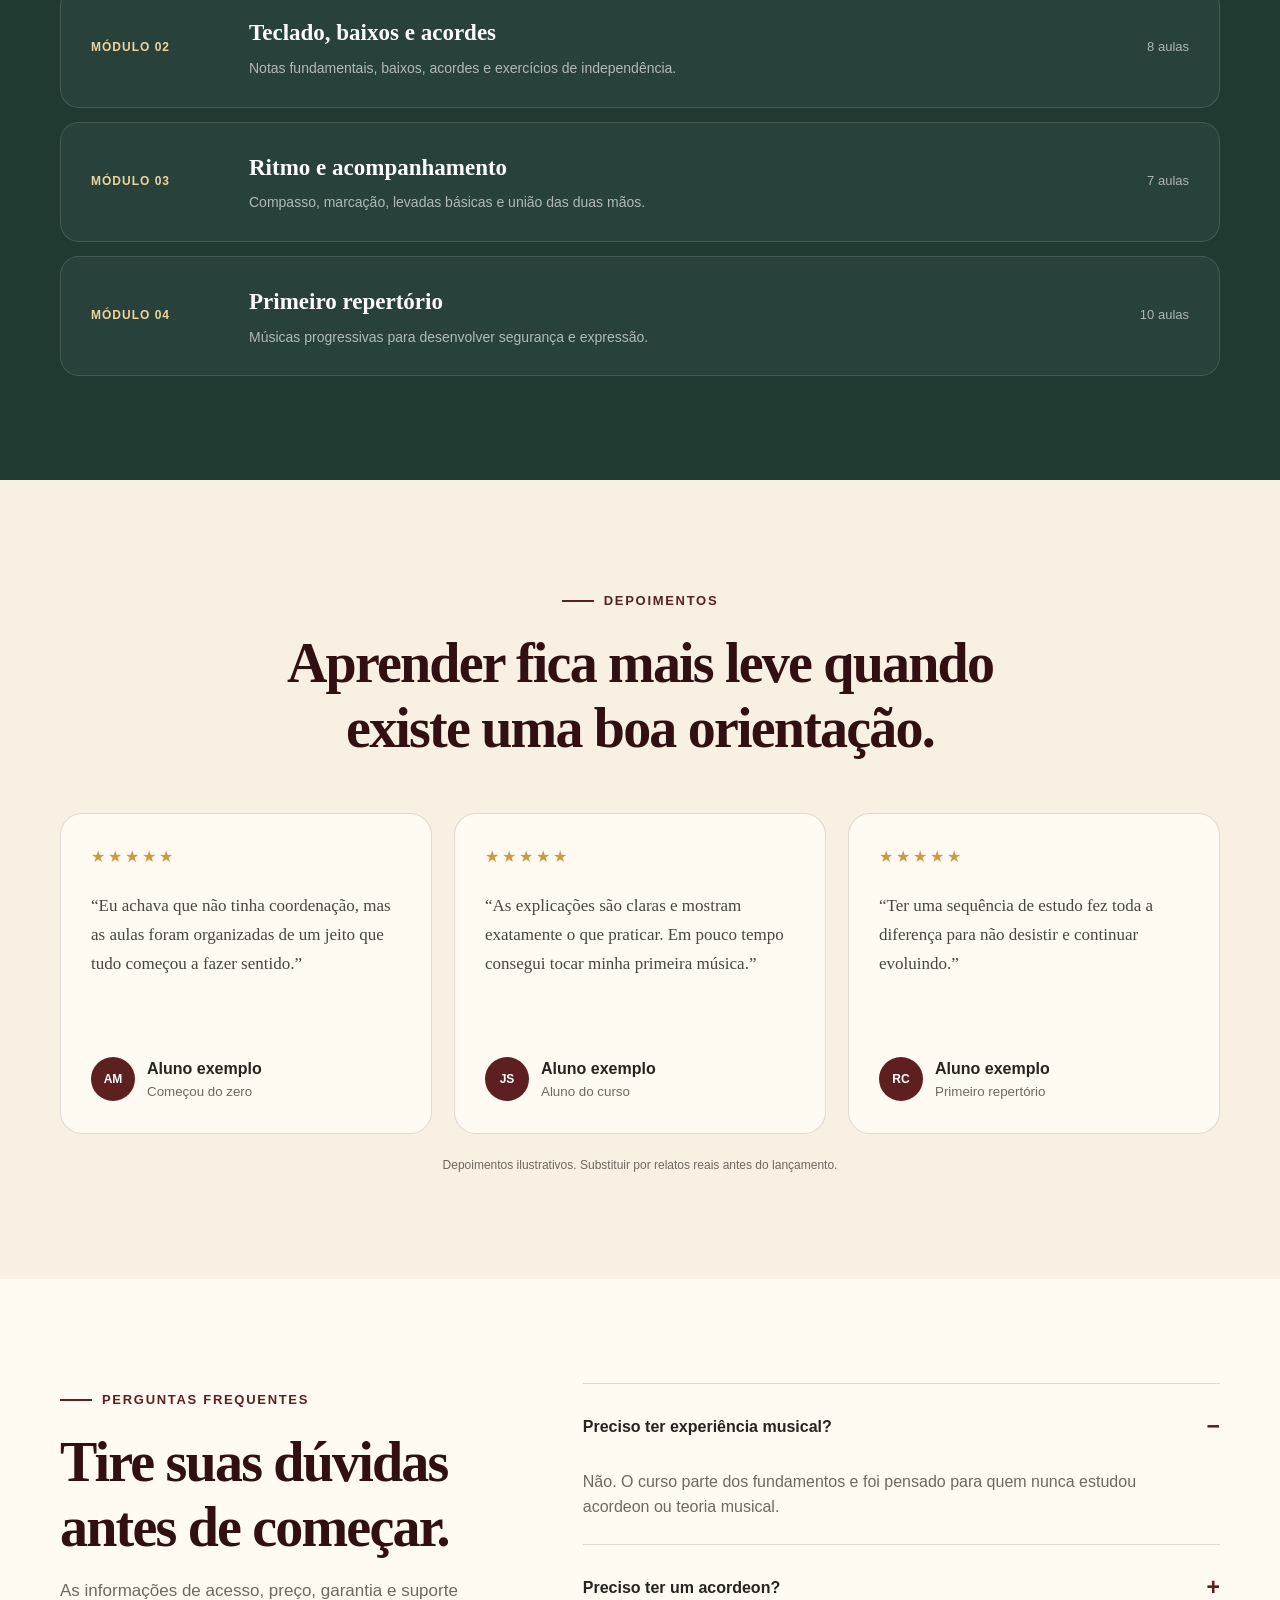
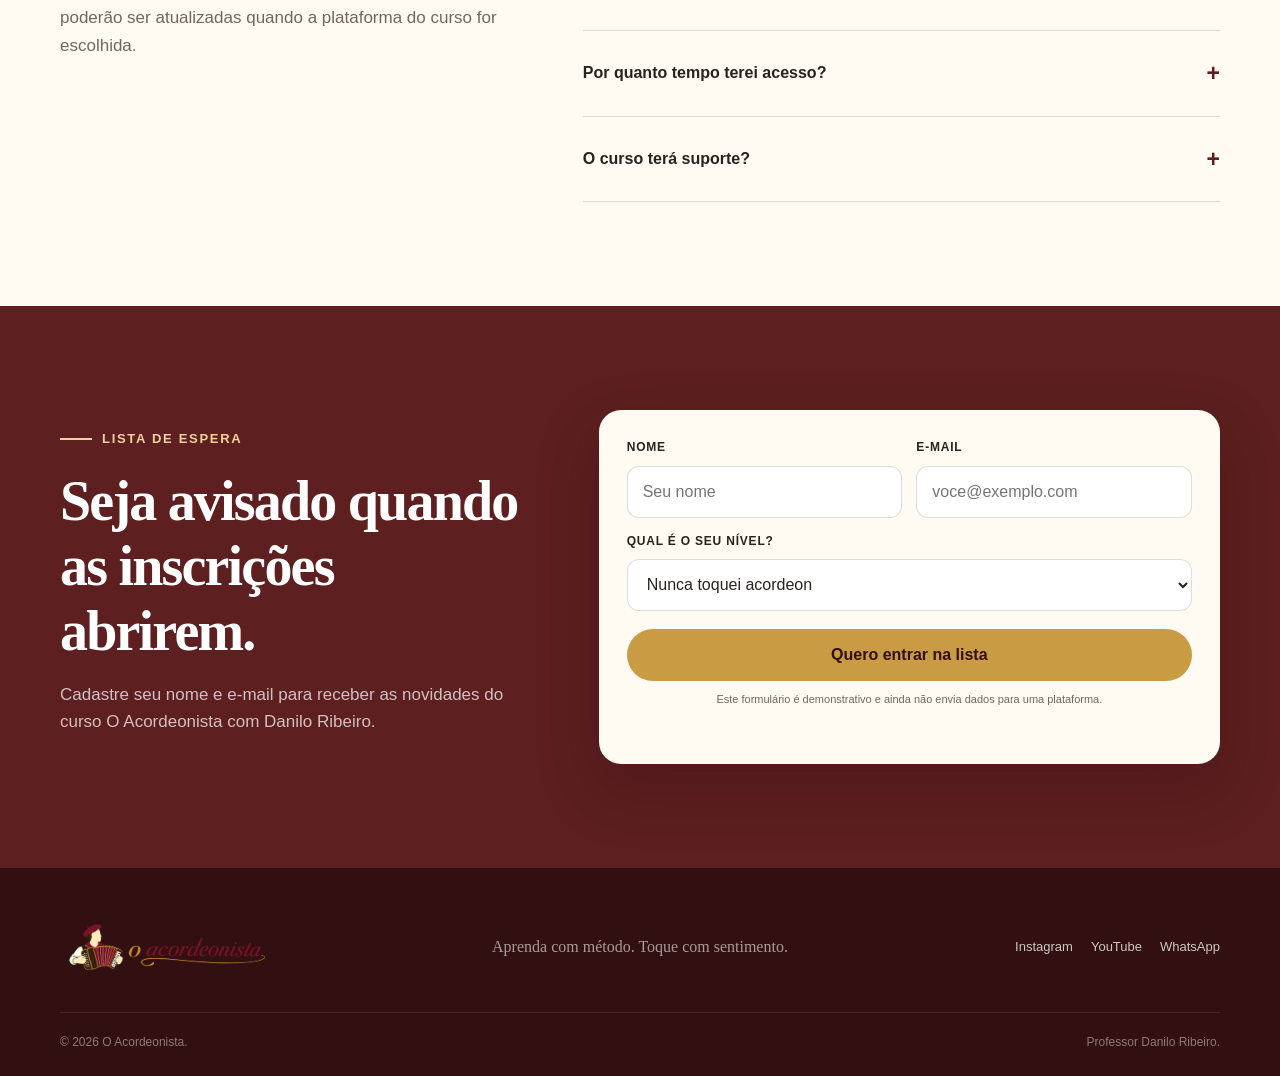
==== commit 93a921a6: "change professor.png" ====
--- a/test-proj/index.html
+++ b/test-proj/index.html
@@ -579,11 +579,9 @@
         linear-gradient(rgba(40, 16, 17, 0.06), rgba(40, 16, 17, 0.84)),
         url("danilo.png") center top / cover no-repeat;
       box-shadow: var(--sombra);
-      color: white;
     }
 
     .teacher-photo::before {
-      content: "Foto profissional do professor";
       position: absolute;
       inset: 24px;
       display: grid;
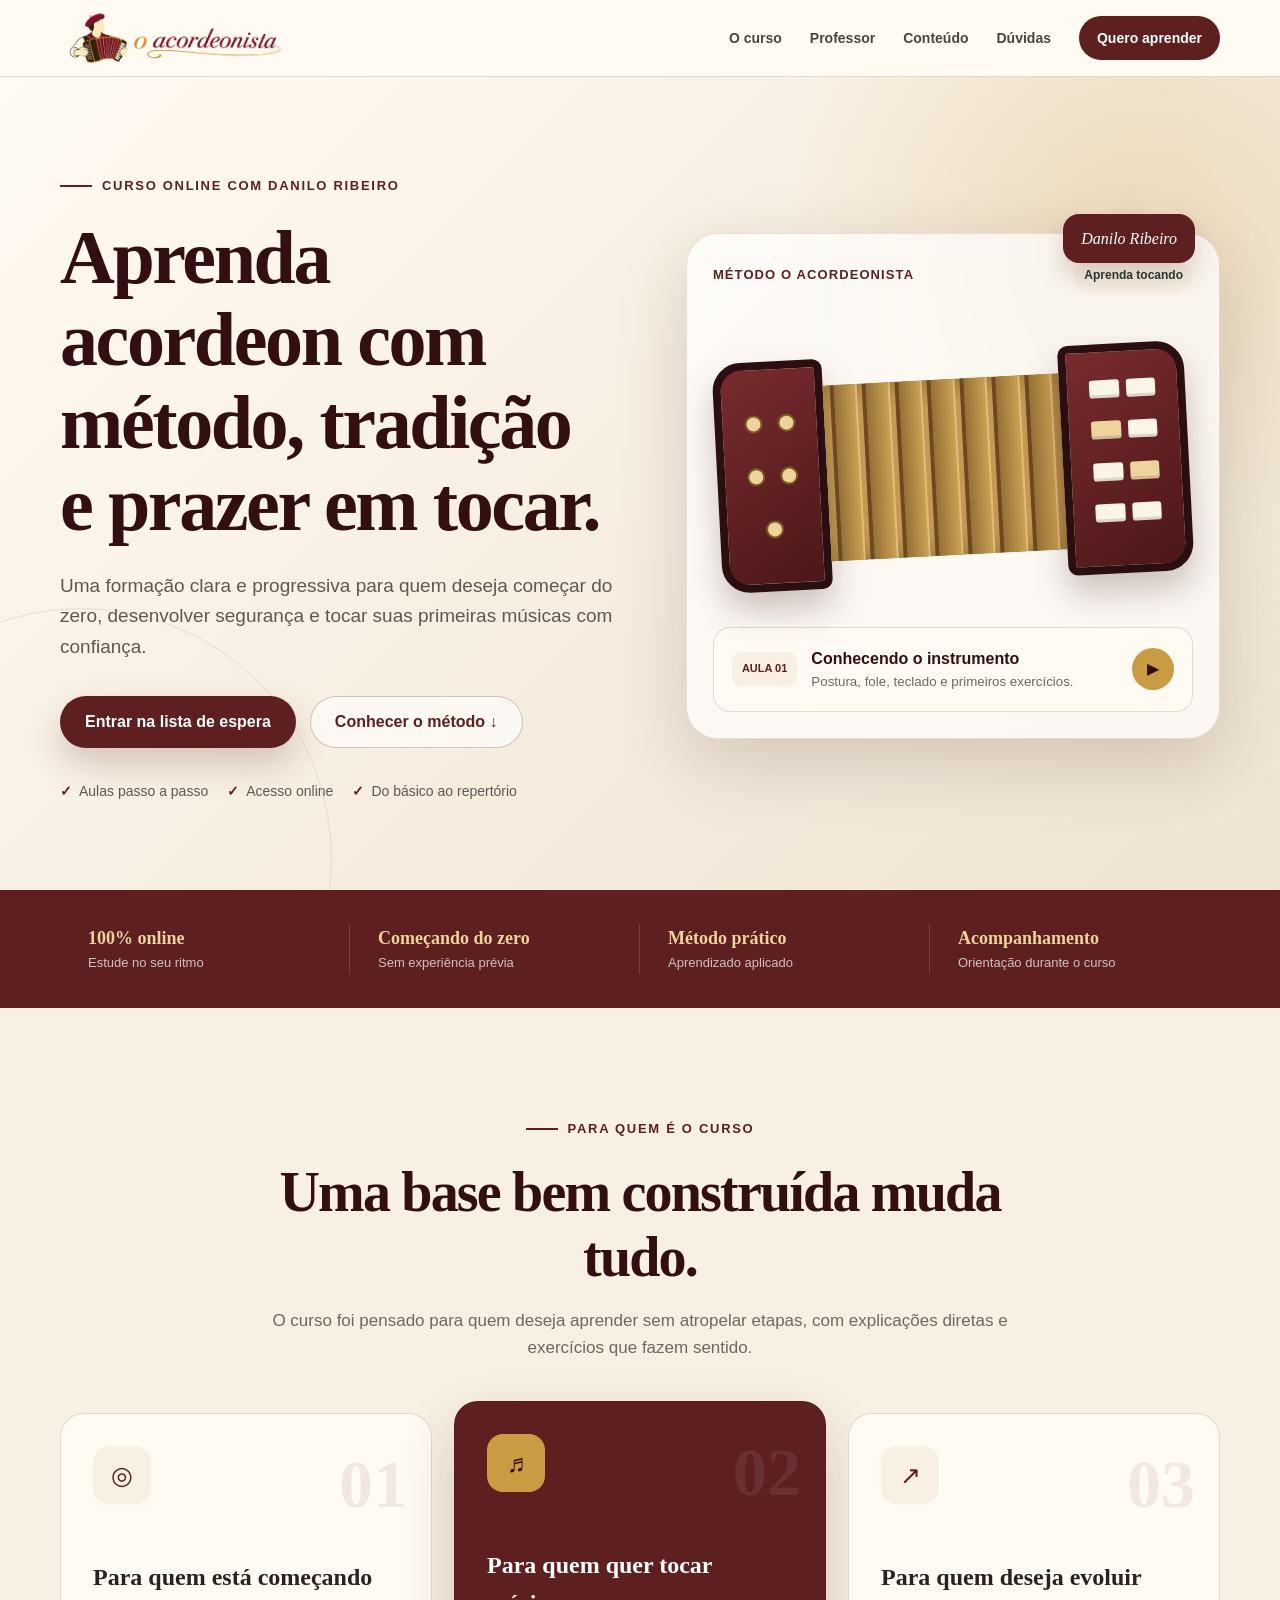
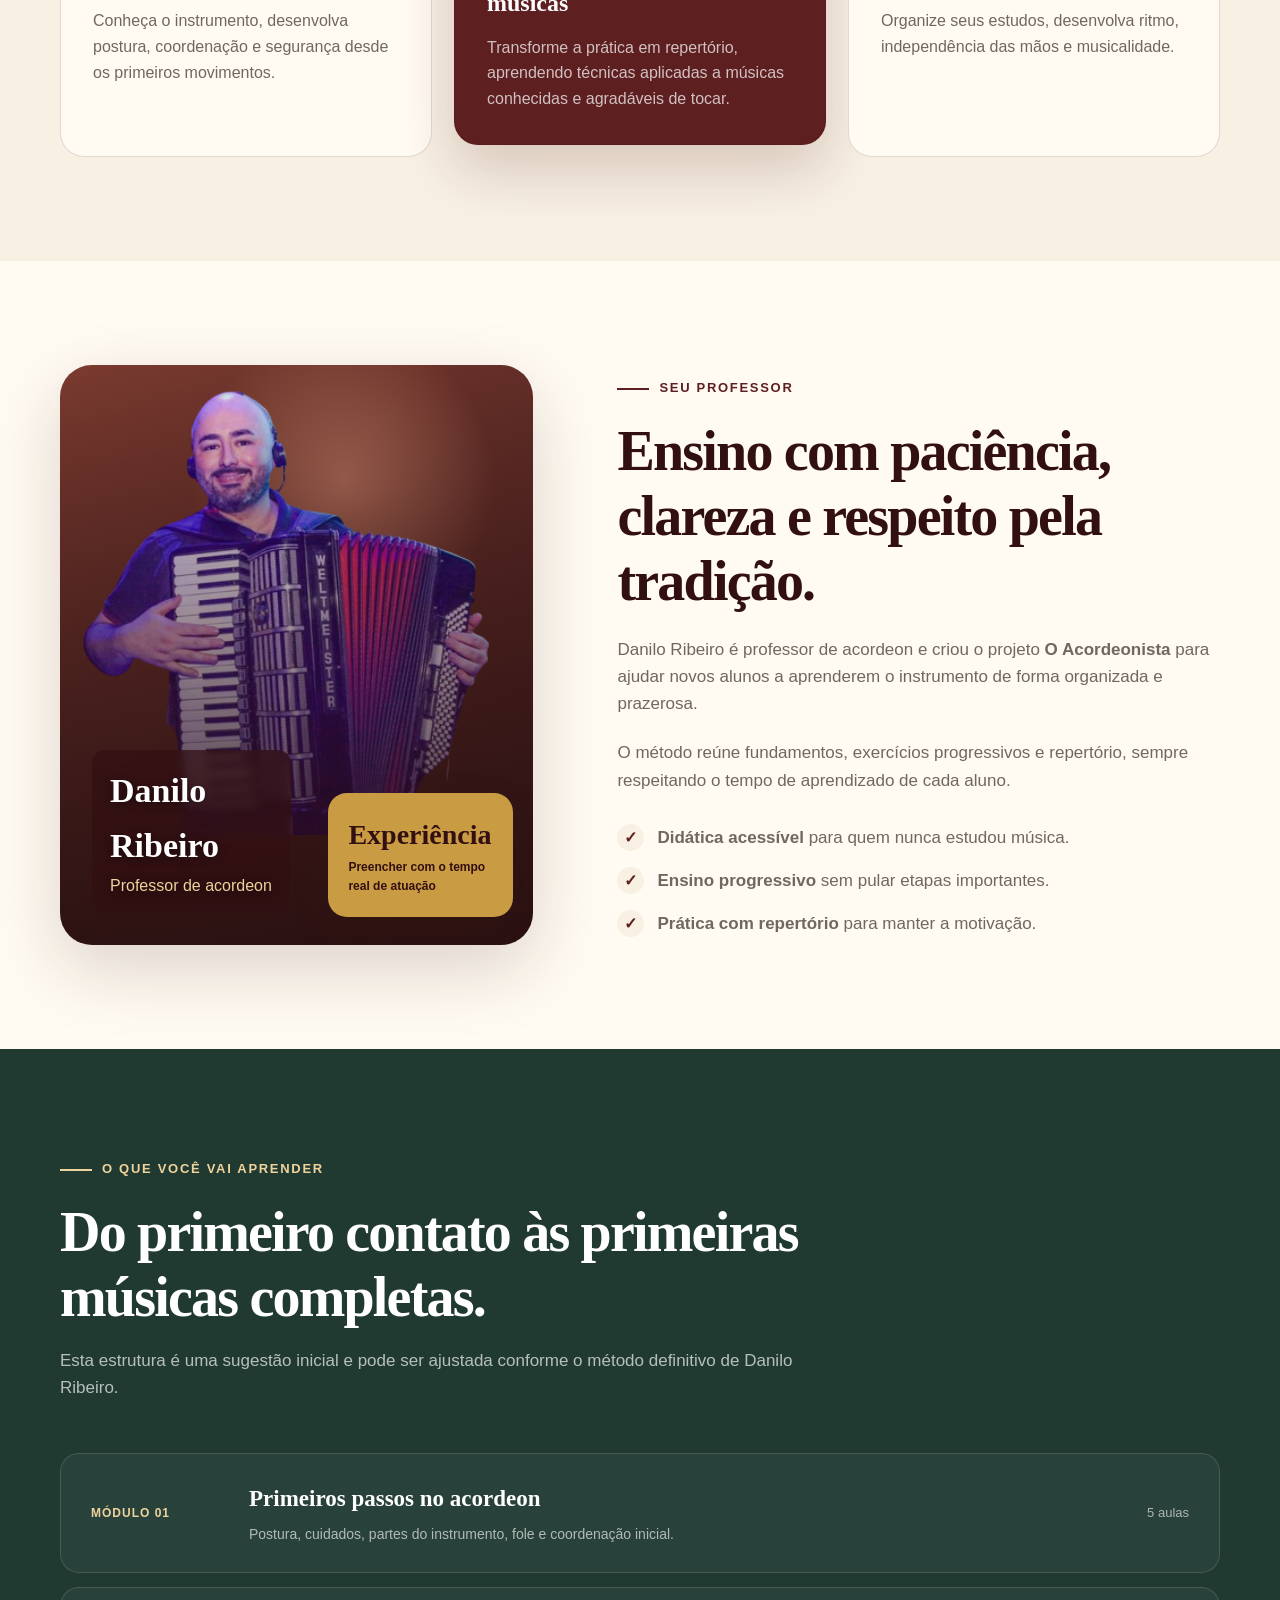
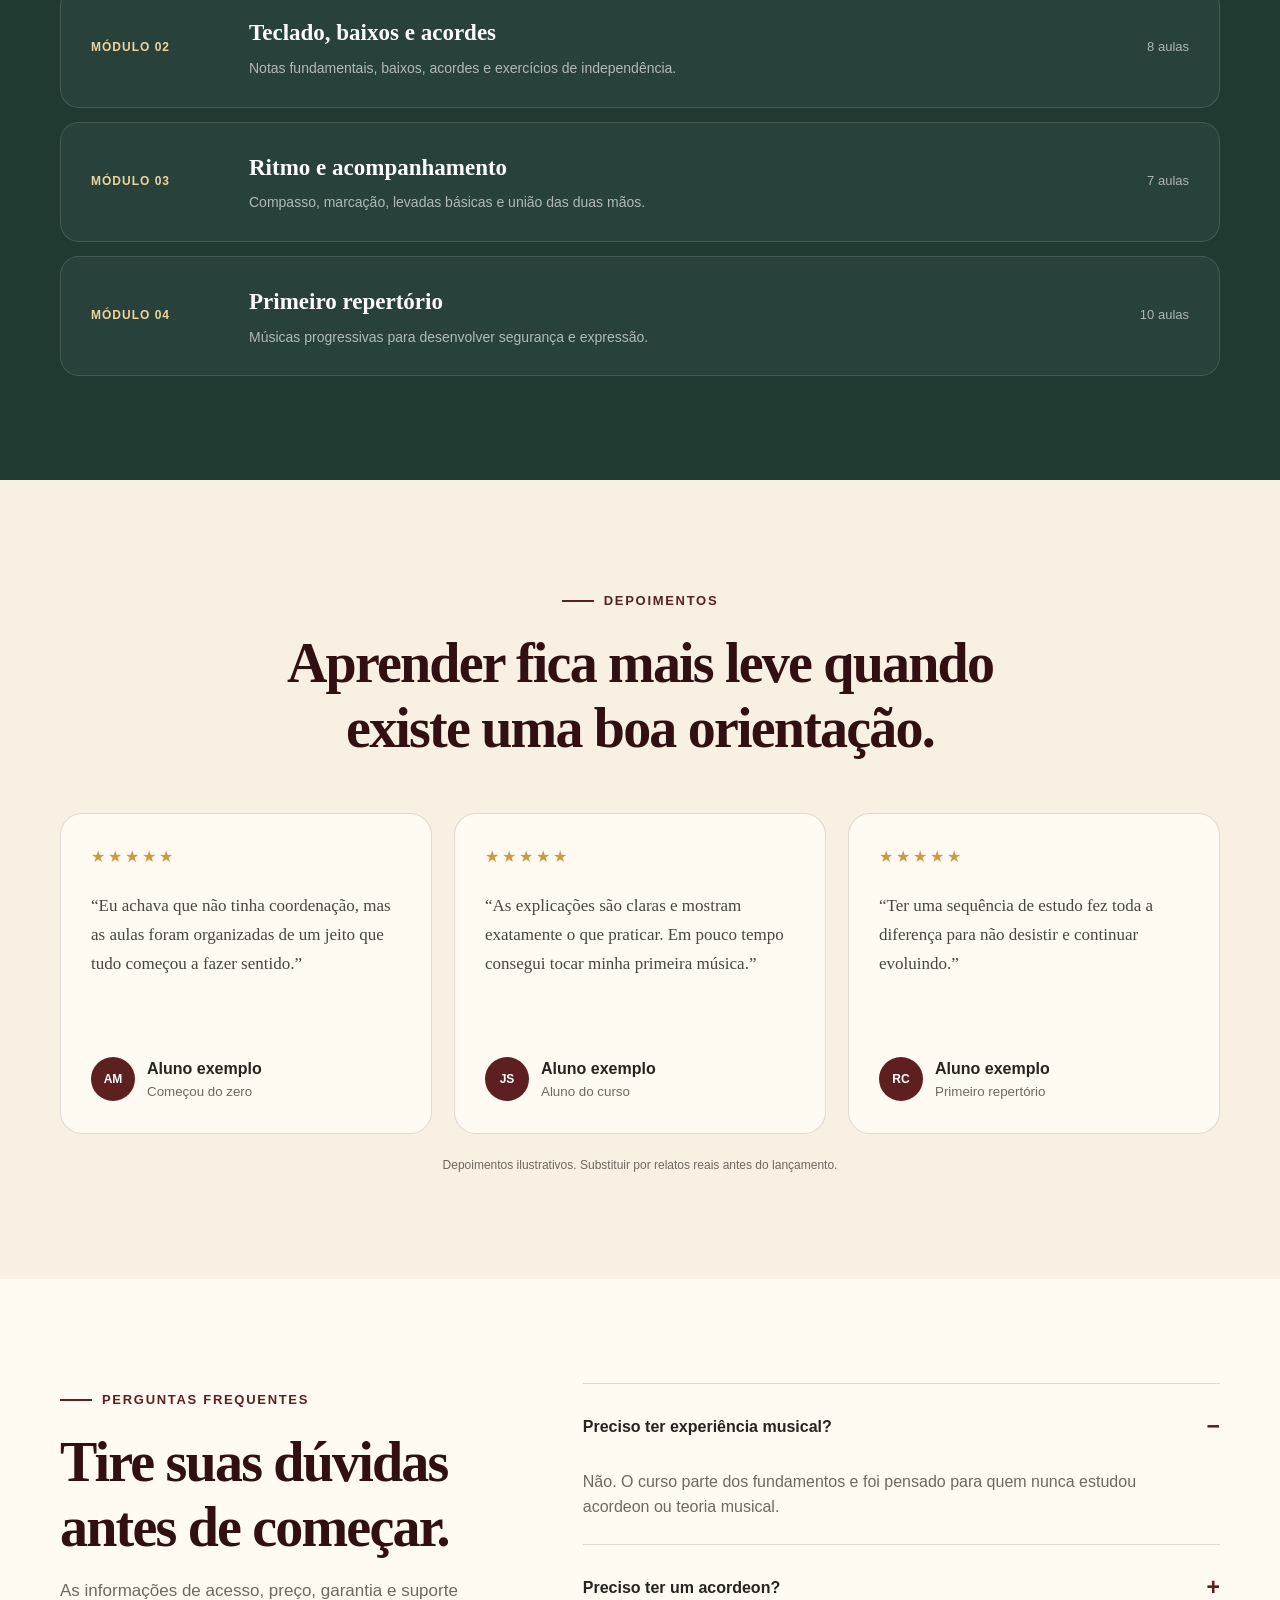
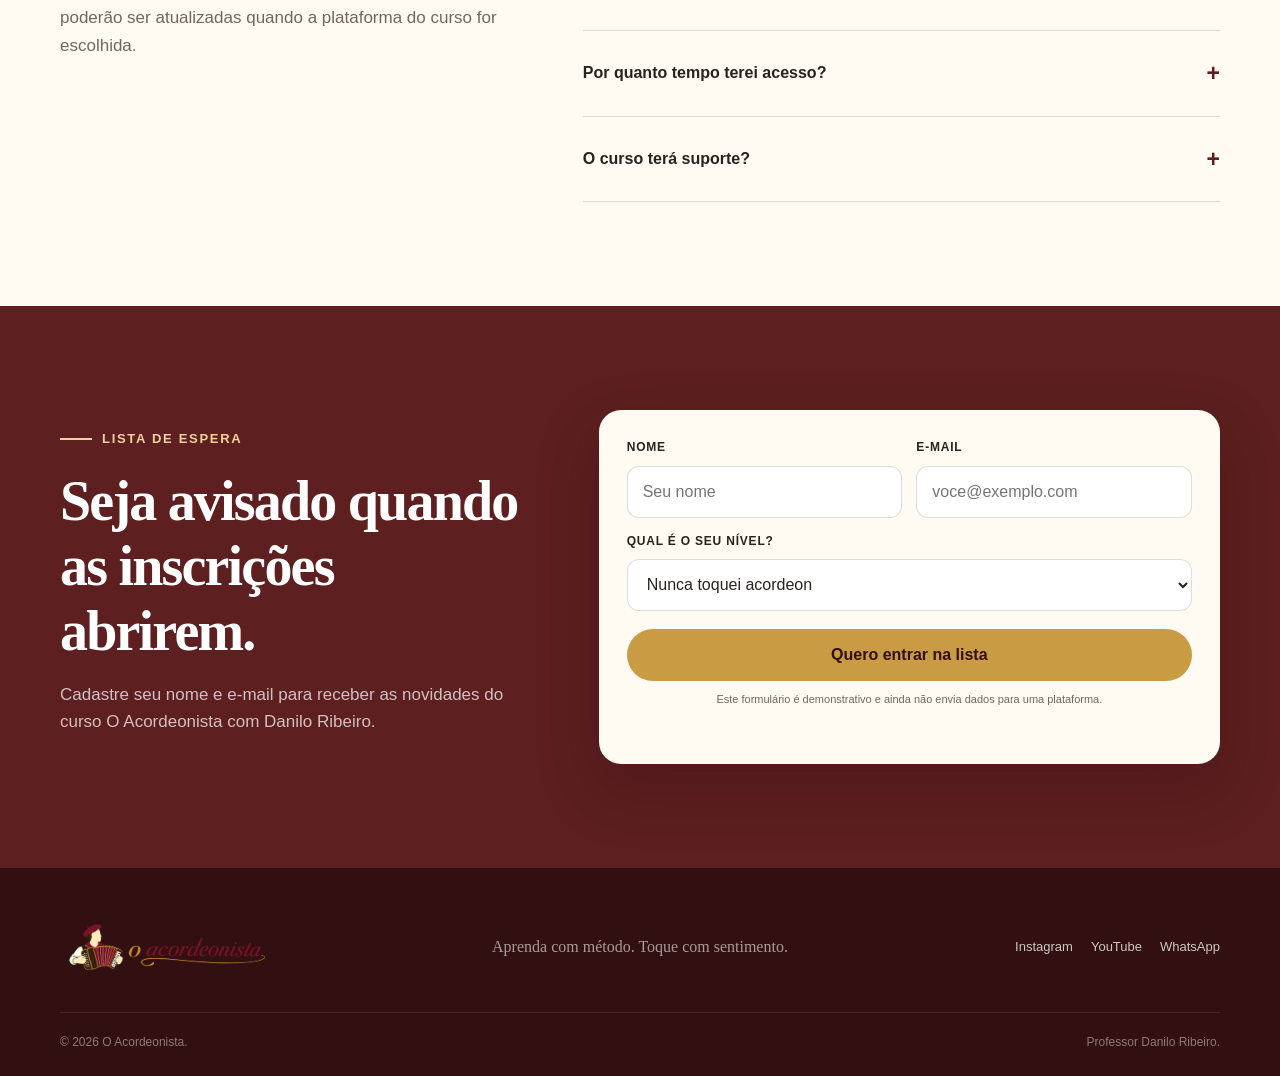
==== commit 16195b1c: "change professor.png" ====
--- a/test-proj/index.html
+++ b/test-proj/index.html
@@ -575,26 +575,36 @@
       padding: 32px;
       overflow: hidden;
       border-radius: 32px;
-      background:
-        linear-gradient(rgba(40, 16, 17, 0.06), rgba(40, 16, 17, 0.84)),
-        url("danilo.png") center top / cover no-repeat;
+      background-color: var(--vinho);
+      background-image:
+        linear-gradient(rgba(40, 16, 17, 0.05), rgba(40, 16, 17, 0.88)),
+        url("danilo.png"),
+        radial-gradient(circle at 60% 20%, #b06d58, transparent 28%),
+        linear-gradient(145deg, #7f3d31, #3c1819);
+      background-position:
+        center,
+        center top,
+        center,
+        center;
+      background-size:
+        cover,
+        contain,
+        cover,
+        cover;
+      background-repeat: no-repeat;
       box-shadow: var(--sombra);
-    }
-
-    .teacher-photo::before {
-      position: absolute;
-      inset: 24px;
-      display: grid;
-      place-items: center;
-      border: 1px dashed rgba(255, 255, 255, 0.28);
-      border-radius: 24px;
-      color: rgba(255, 255, 255, 0.58);
-      font-size: 14px;
+      color: white;
     }
 
     .teacher-photo-content {
       position: relative;
       z-index: 2;
+      max-width: calc(100% - 210px);
+      padding: 14px 18px;
+      border-radius: 14px;
+      background: rgba(50, 16, 18, 0.72);
+      backdrop-filter: blur(4px);
+      text-shadow: 0 2px 8px rgba(0, 0, 0, 0.5);
     }
 
     .teacher-photo-content strong {
@@ -609,15 +619,16 @@
 
     .teacher-badge {
       position: absolute;
-      right: -26px;
-      bottom: 40px;
+      right: 20px;
+      bottom: 28px;
       z-index: 3;
-      width: 170px;
-      padding: 22px;
+      width: 185px;
+      padding: 20px;
       border-radius: 19px;
       background: var(--dourado);
       color: var(--vinho-escuro);
       box-shadow: 0 16px 36px rgba(55, 24, 17, 0.2);
+      overflow-wrap: anywhere;
     }
 
     .teacher-badge strong,
@@ -1190,9 +1201,16 @@
         min-height: 430px;
       }
 
+      .teacher-photo-content {
+        max-width: 100%;
+        margin-bottom: 118px;
+      }
+
       .teacher-badge {
         right: 14px;
         bottom: 14px;
+        width: calc(100% - 28px);
+        text-align: center;
       }
 
       .module {
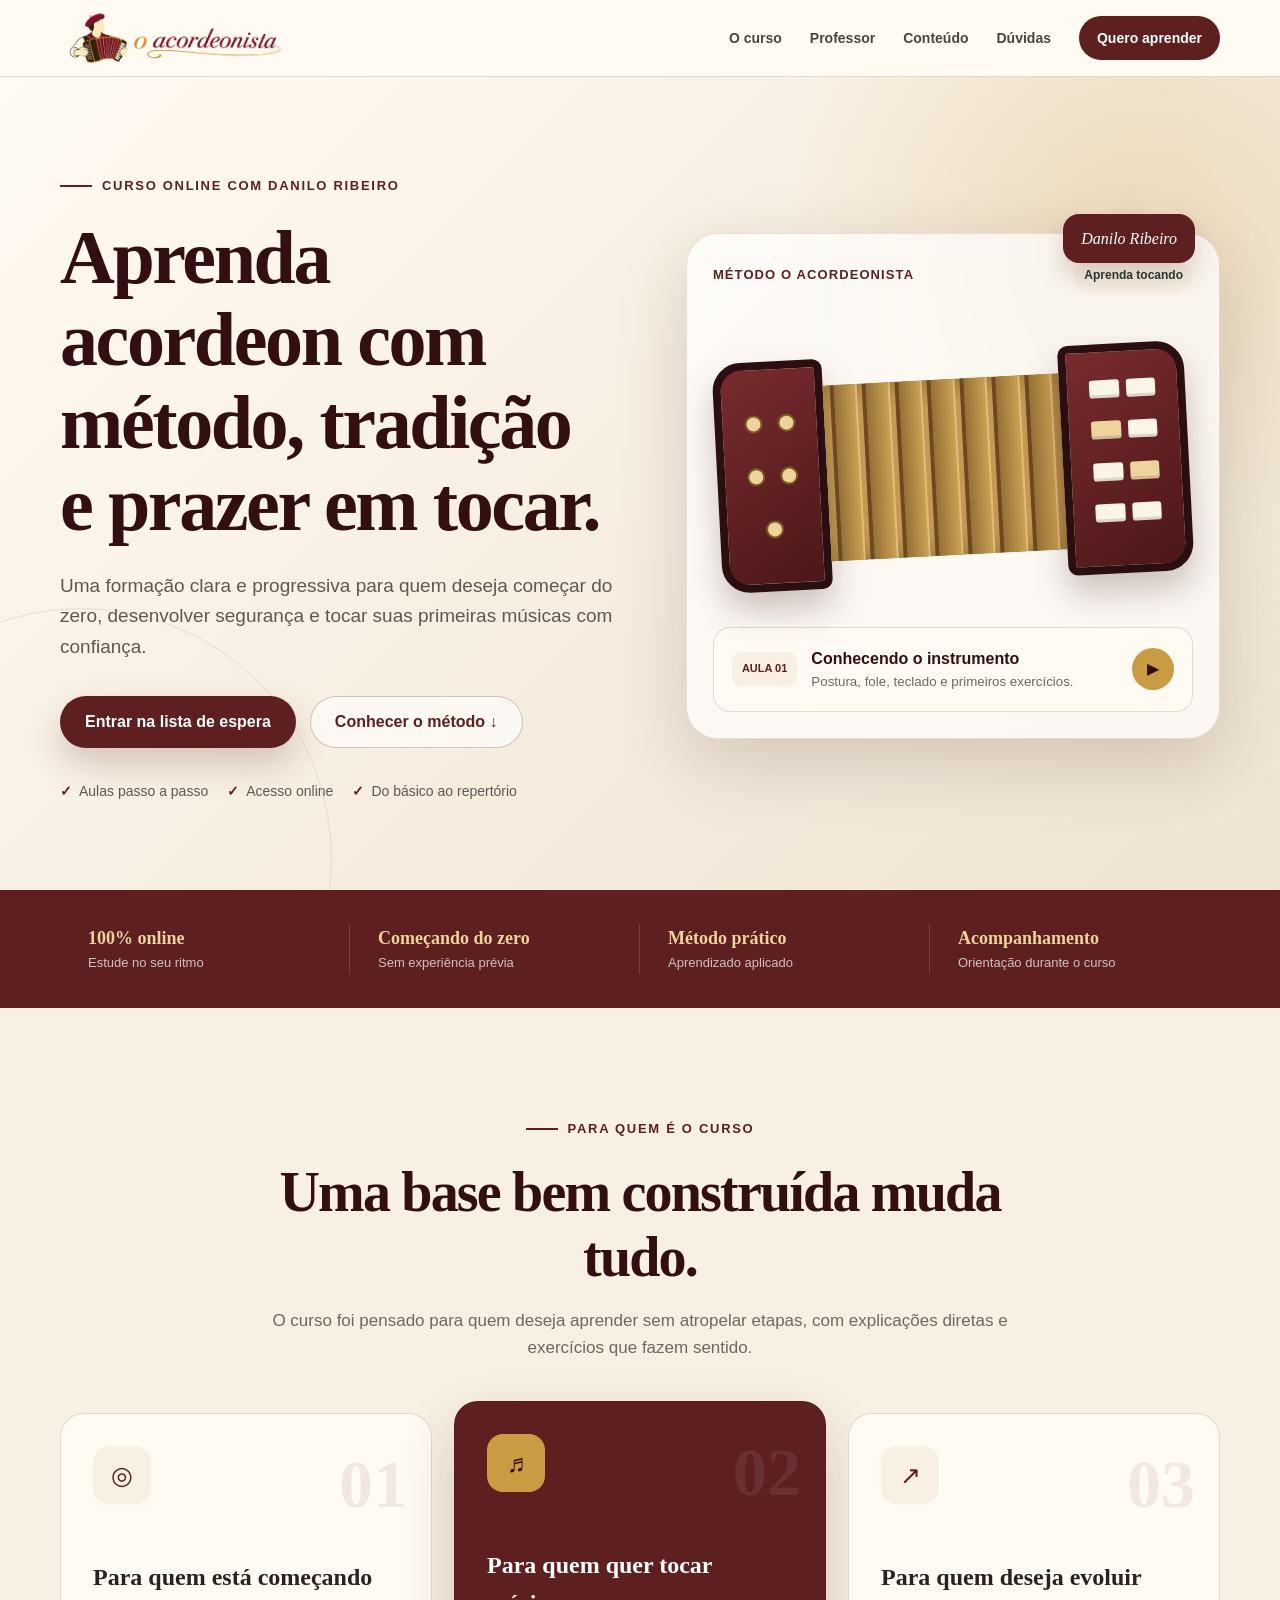
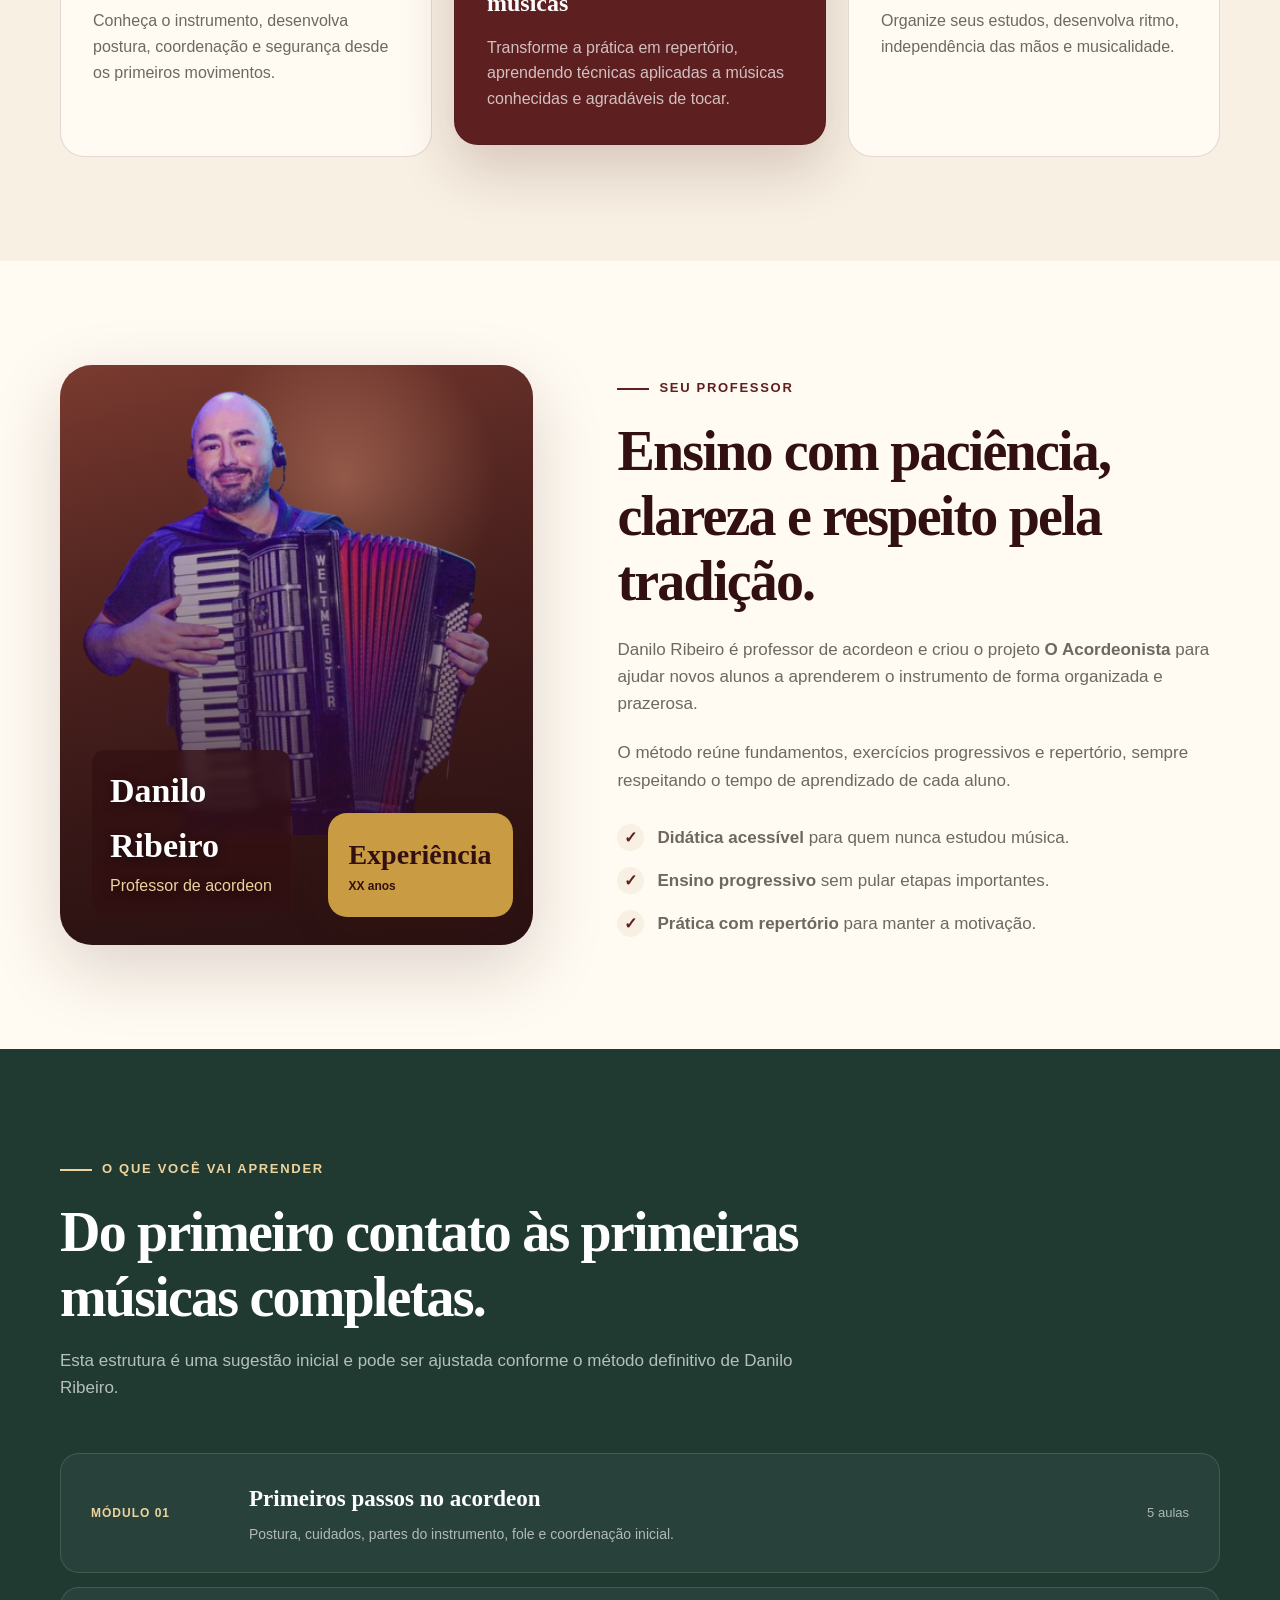
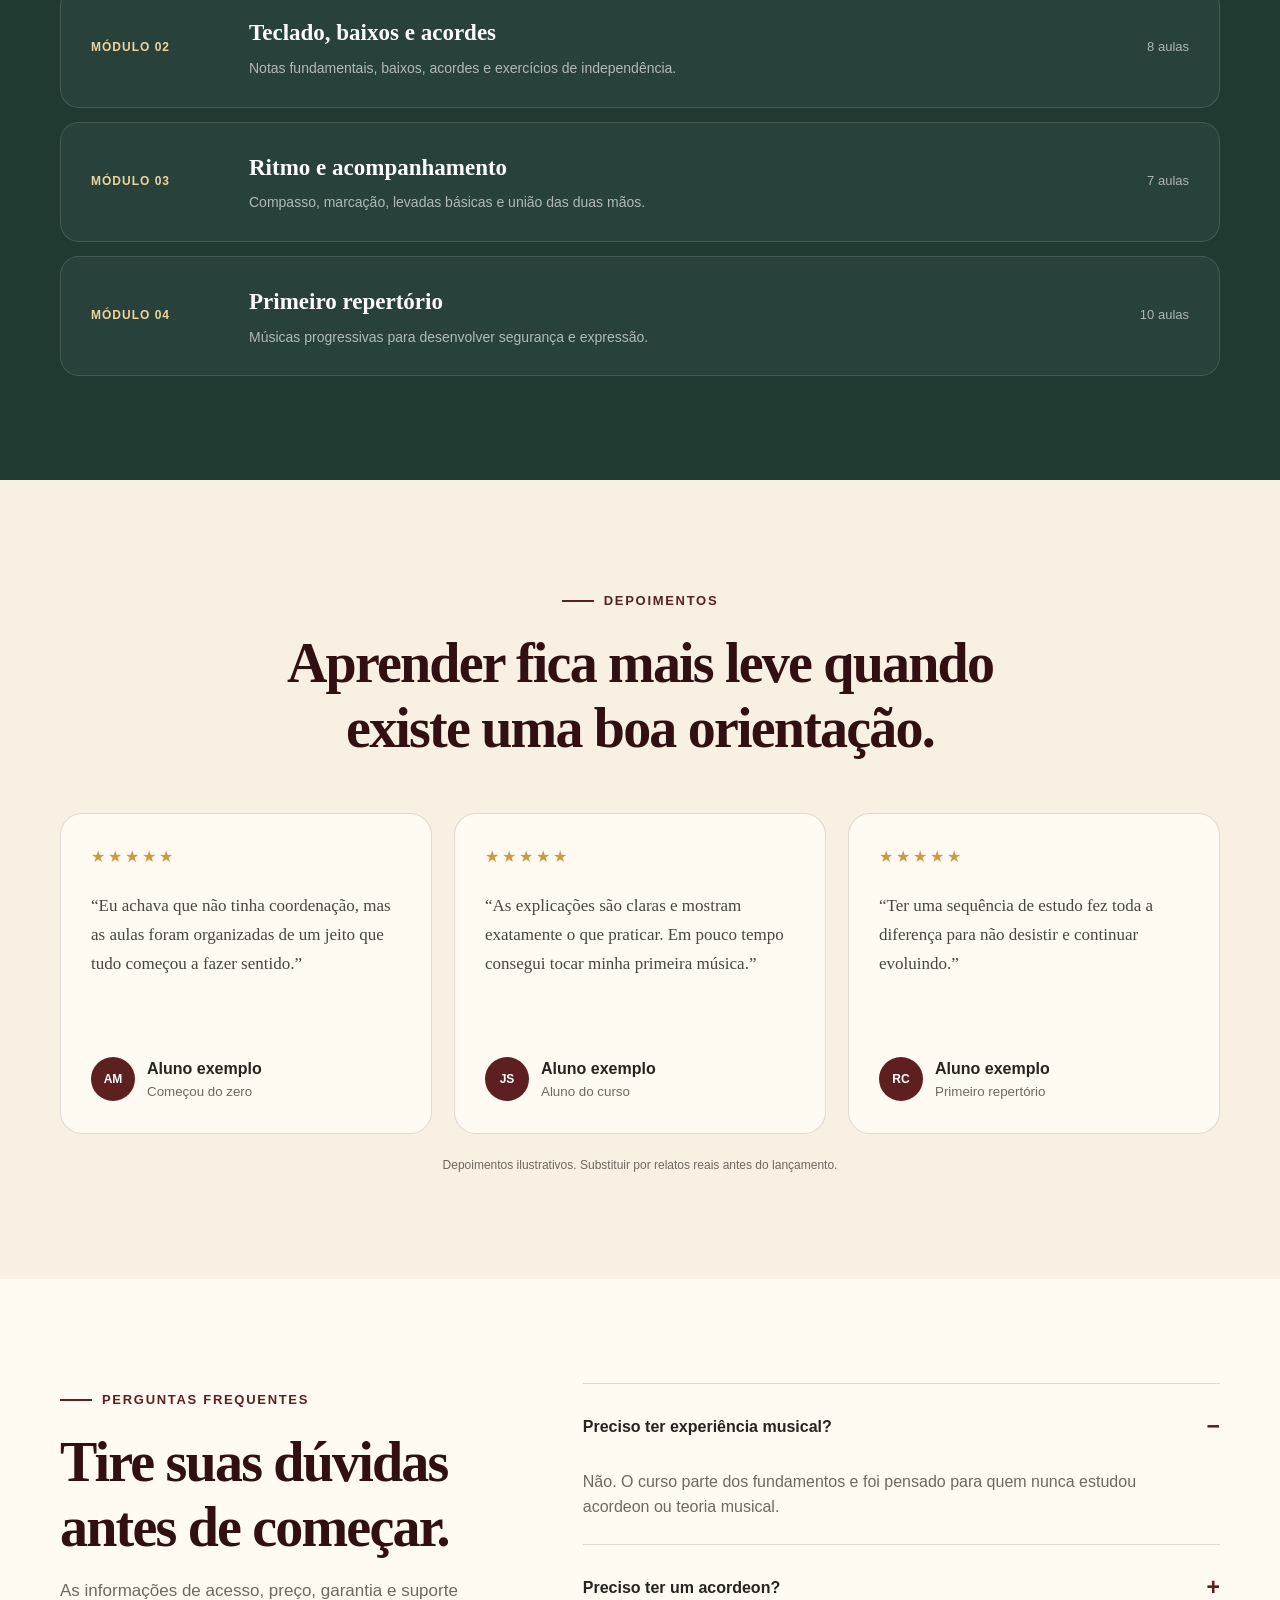
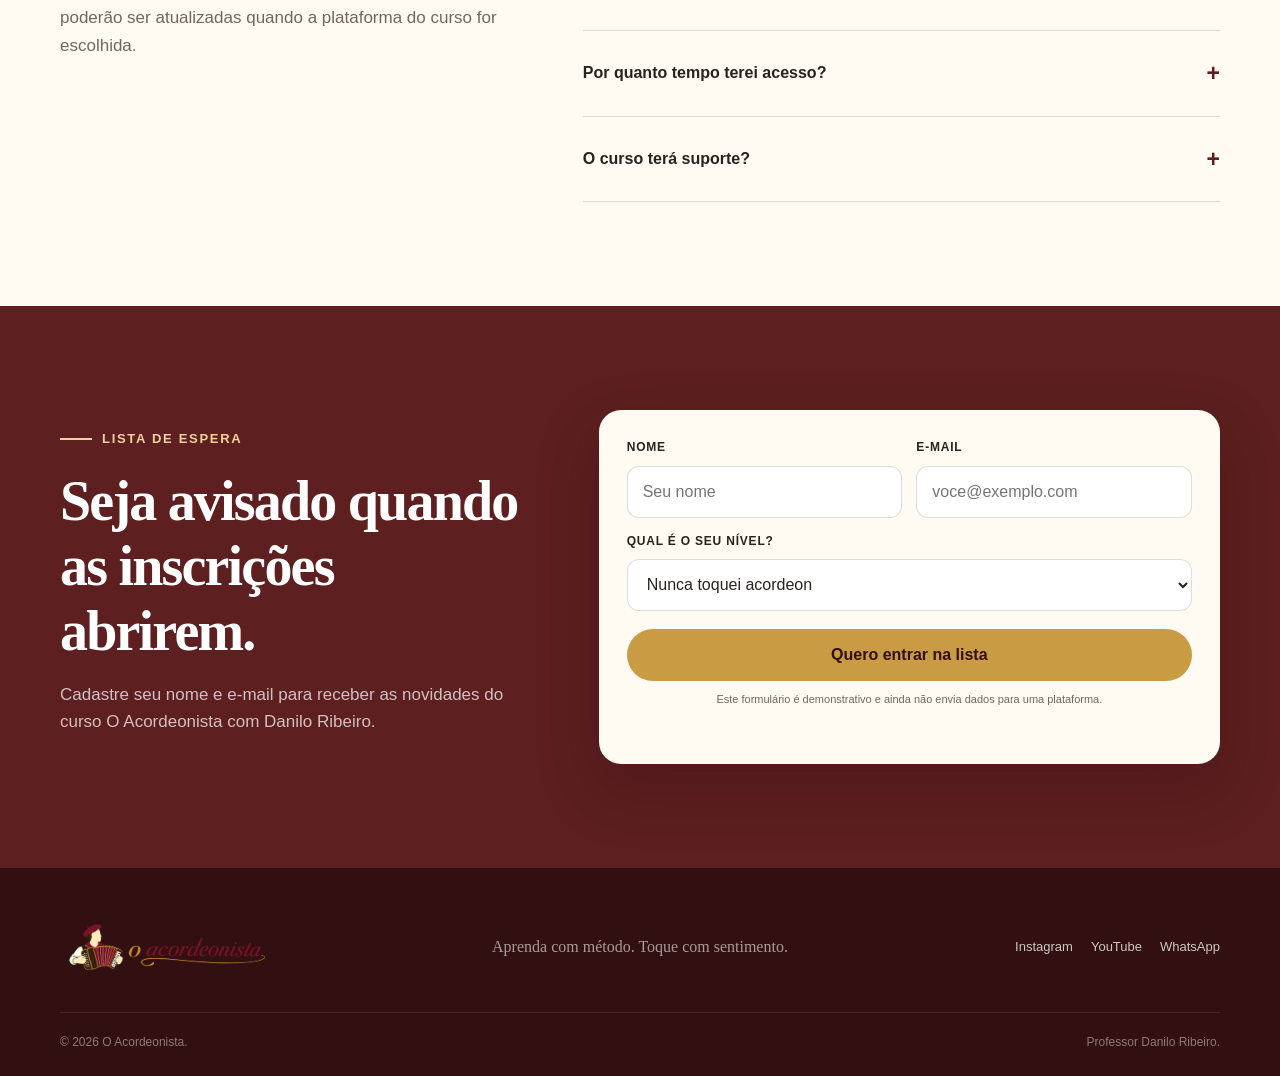
==== commit d176b9d8: "change professor.png" ====
--- a/test-proj/index.html
+++ b/test-proj/index.html
@@ -1395,7 +1395,7 @@
 
           <div class="teacher-badge">
             <strong>Experiência</strong>
-            <span>Preencher com o tempo real de atuação</span>
+            <span>XX anos</span>
           </div>
         </div>
 
